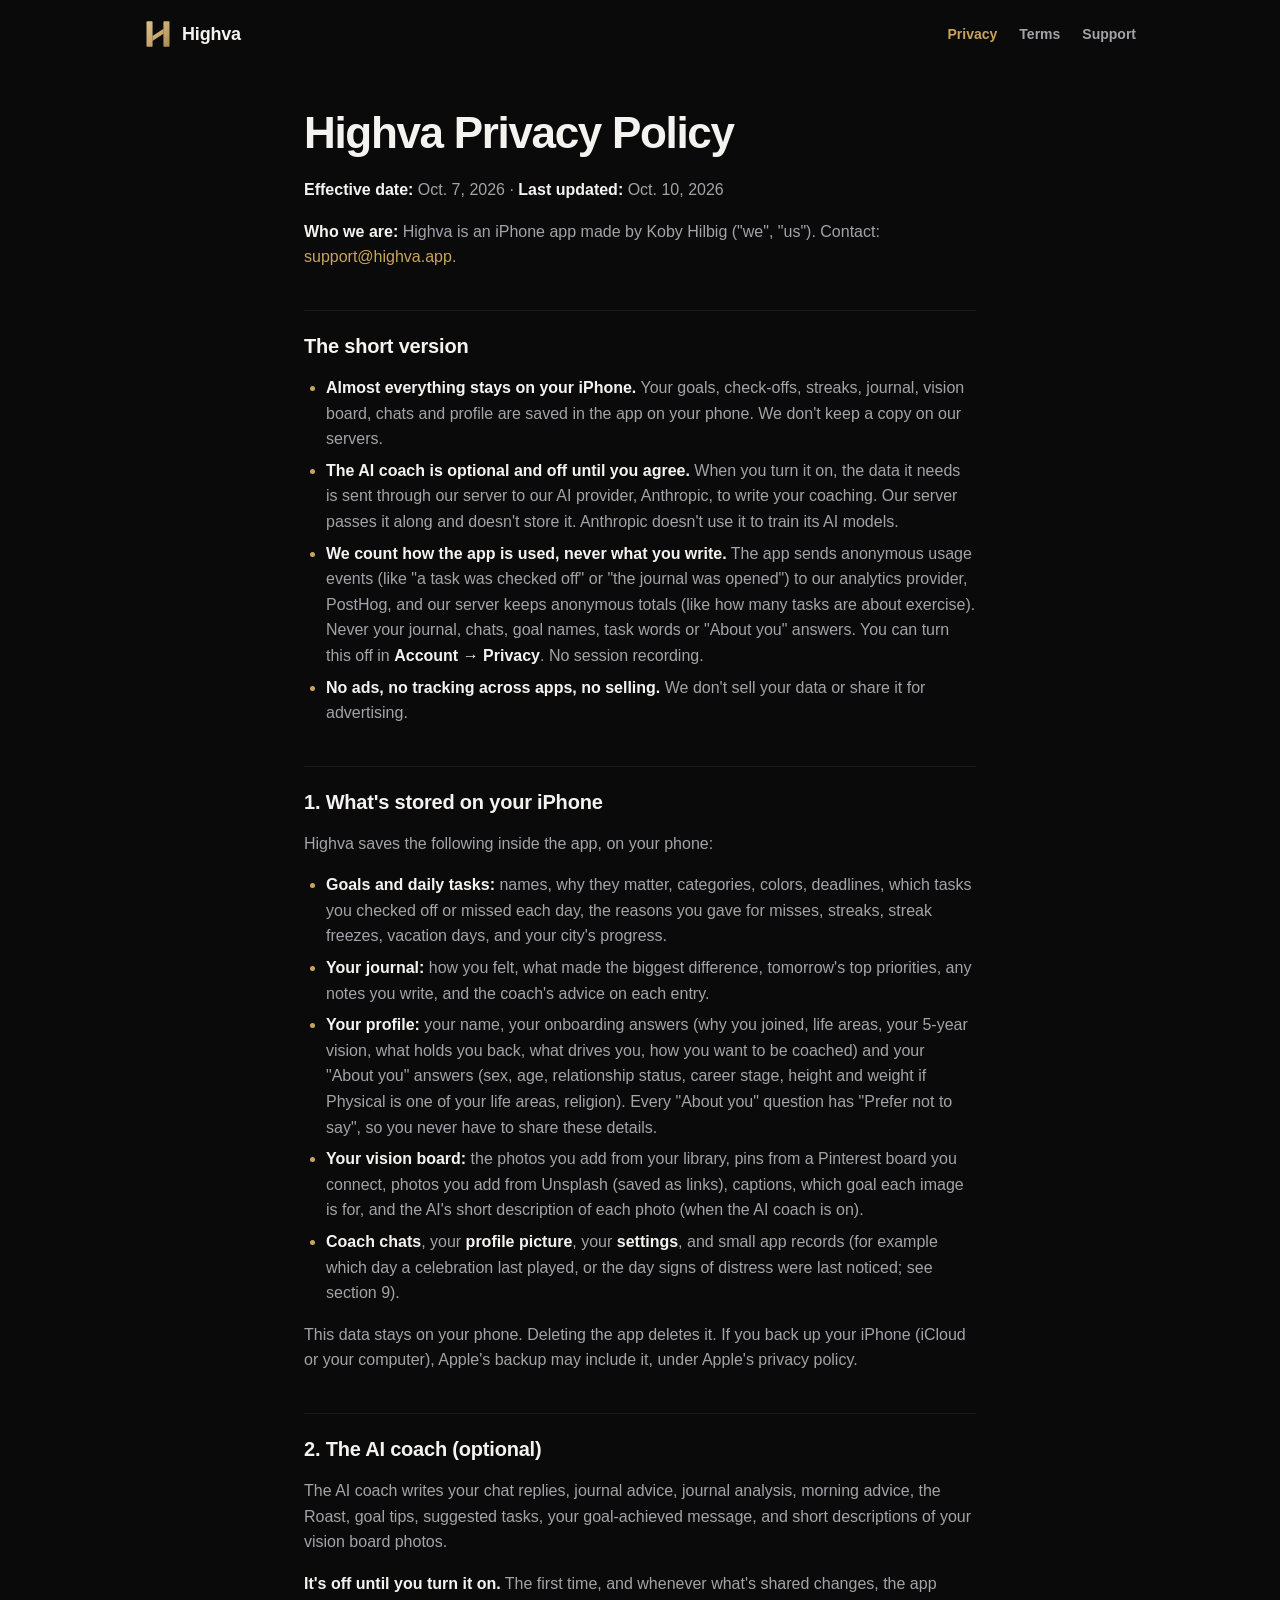
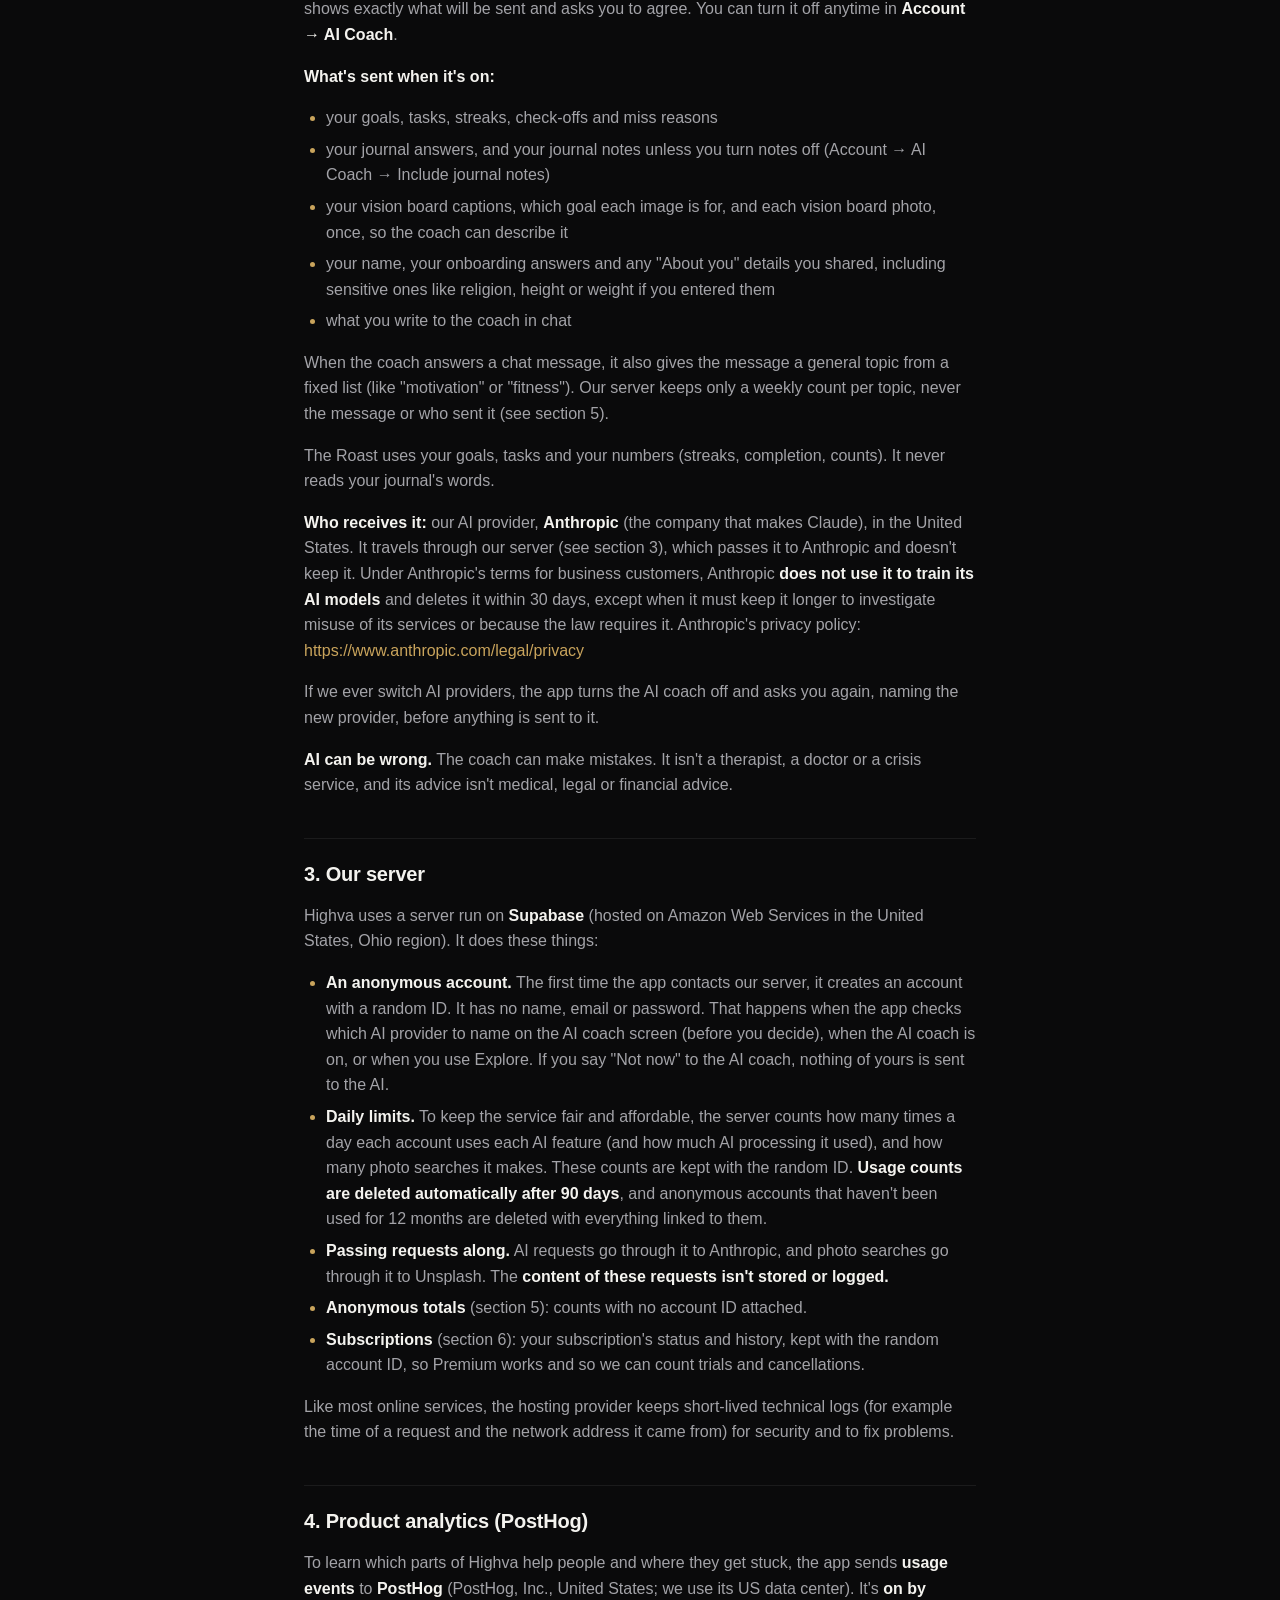
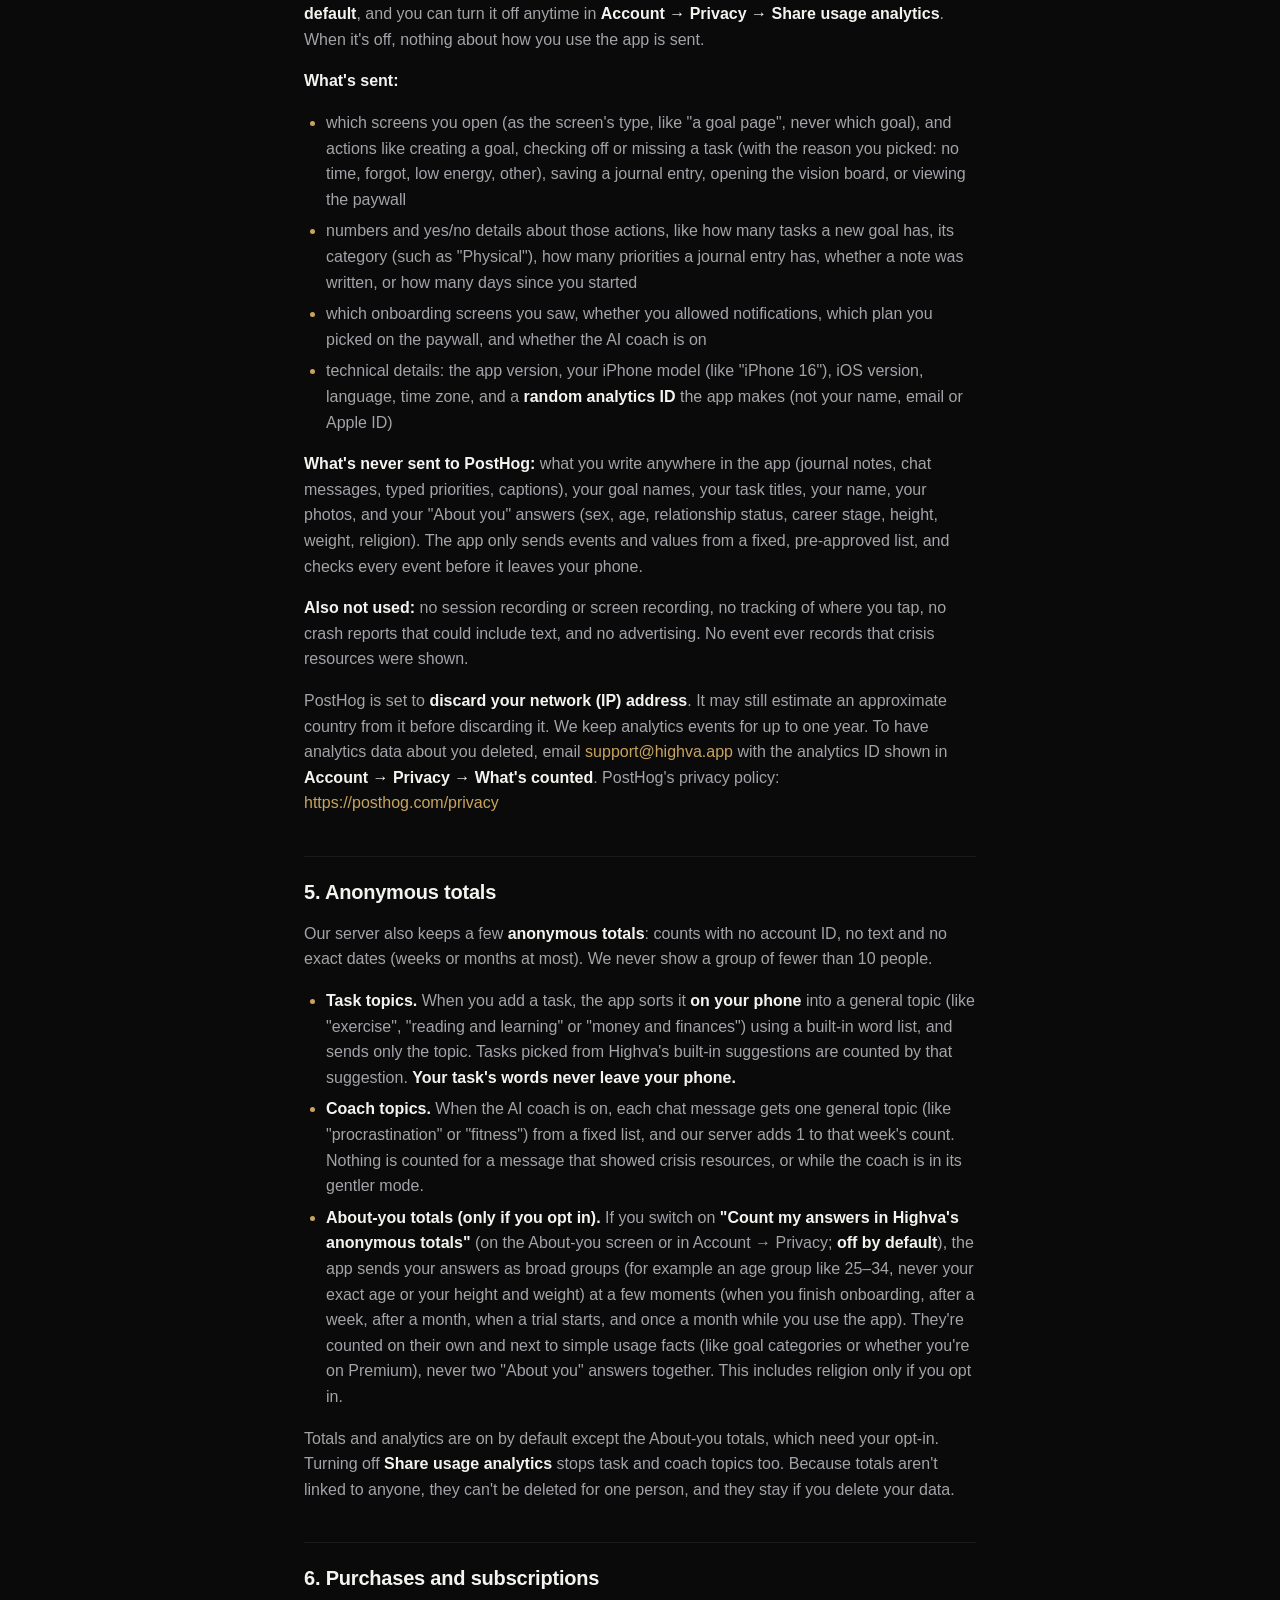
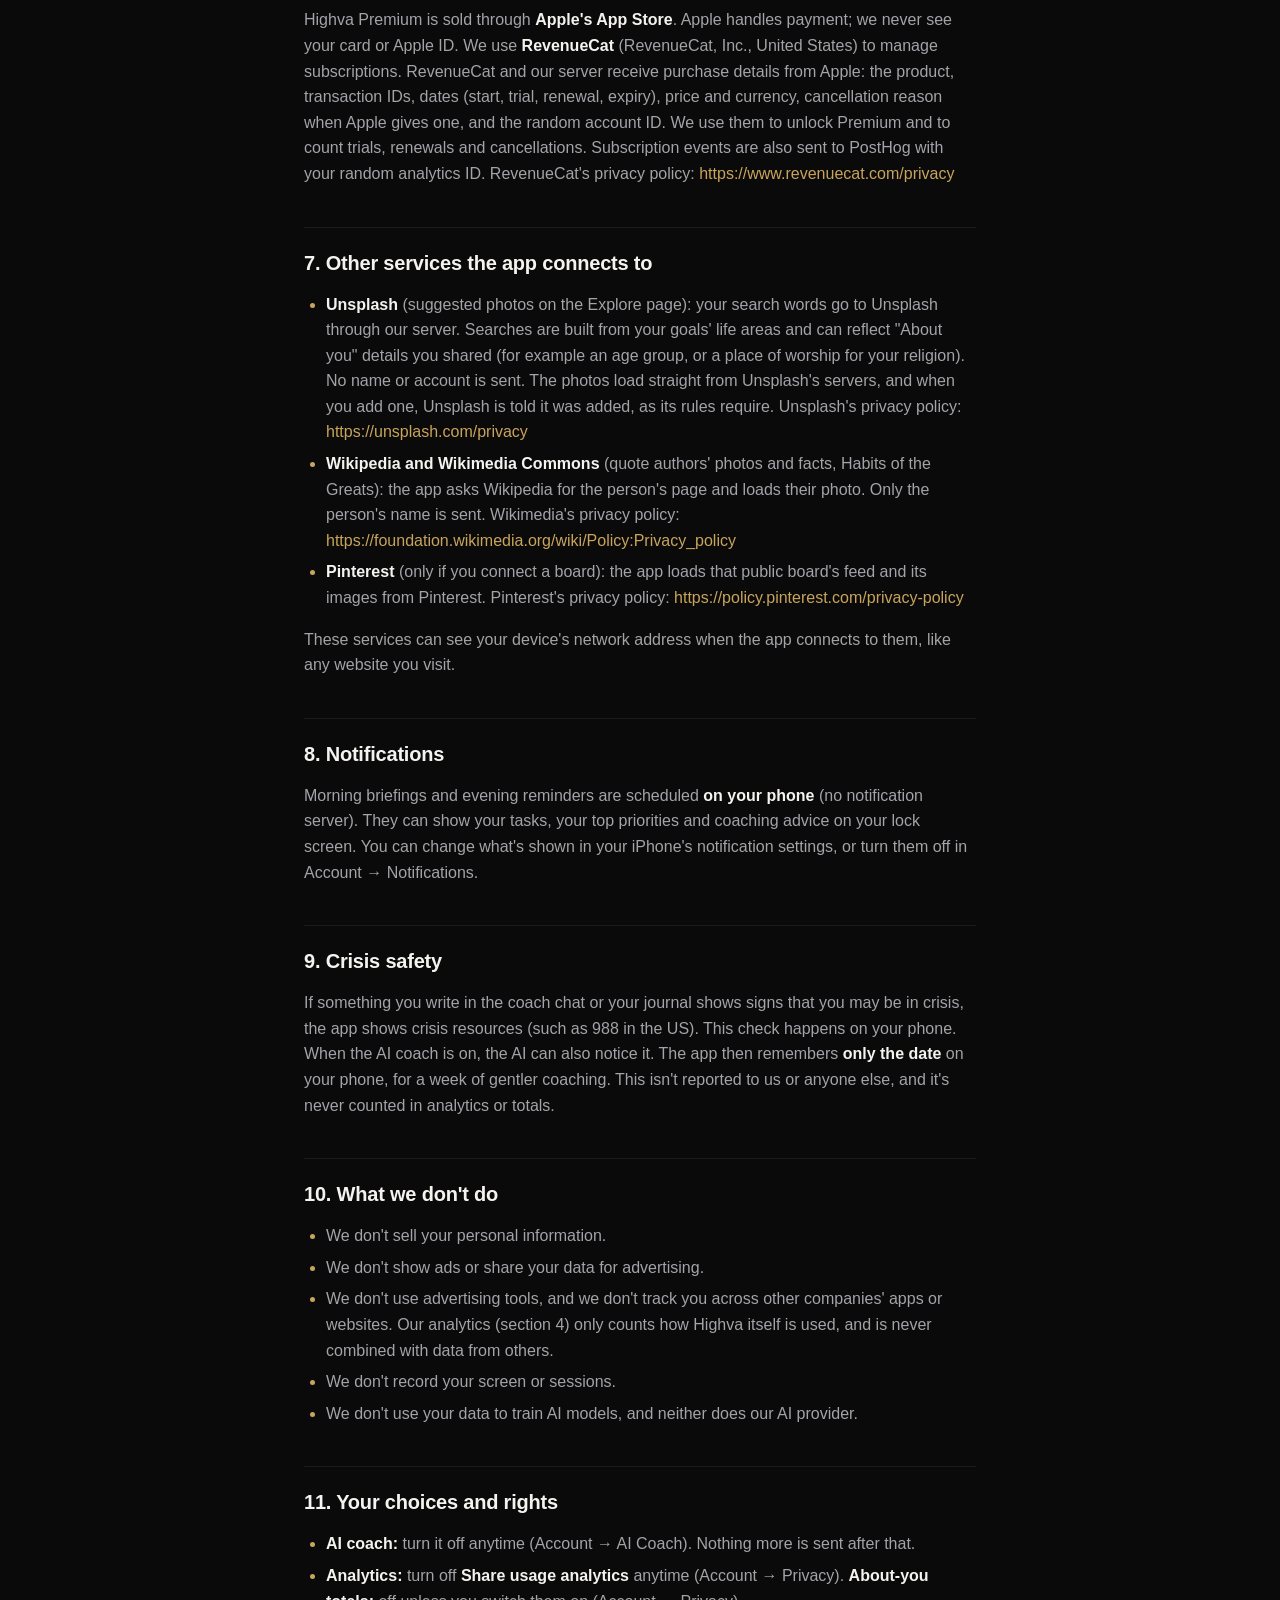
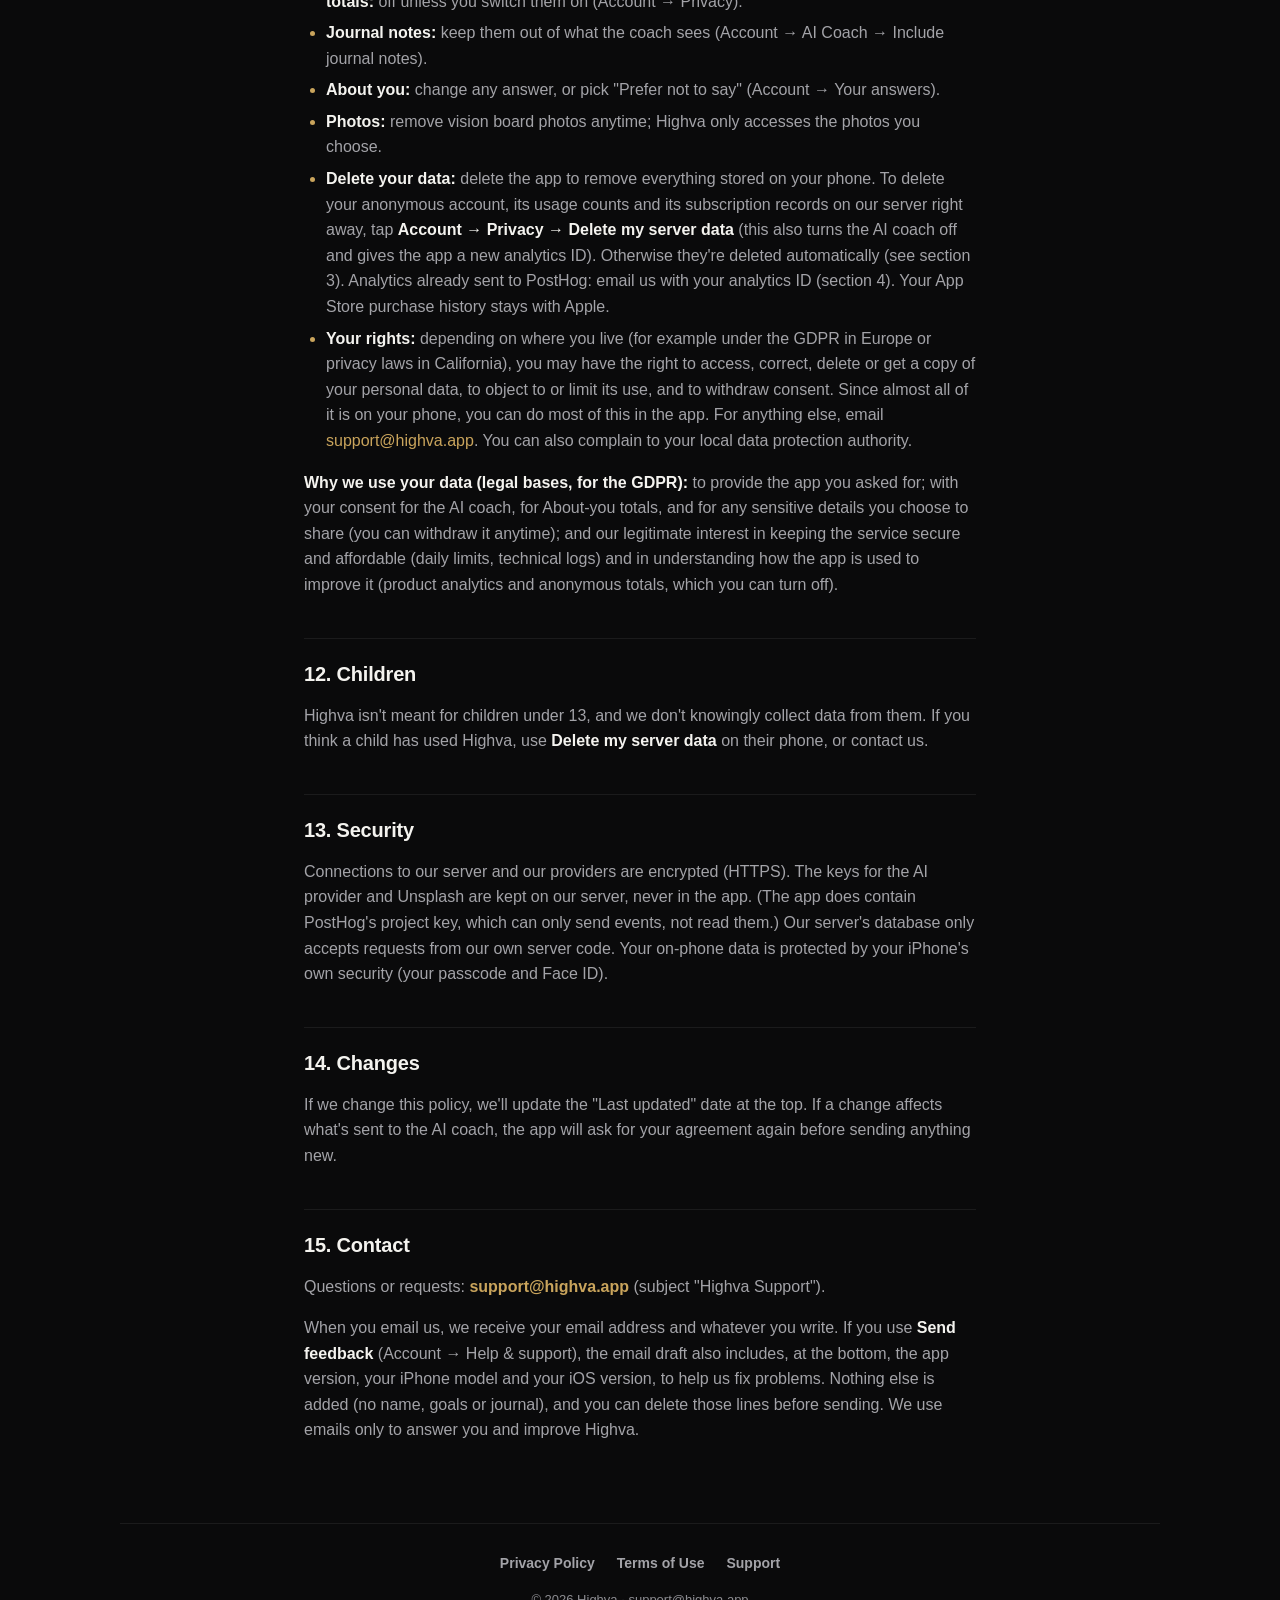
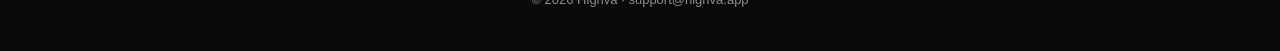
==== privacy/index.html @ 91a3a248 "Privacy Policy: product analytics (PostHog), anonymous totals, purchases (RevenueCat), Delete my ser" ====
<!doctype html>
<html lang="en">
<head>
<meta charset="utf-8">
<meta name="viewport" content="width=device-width, initial-scale=1">
<title>Privacy Policy · Highva</title>
<meta name="description" content="What Highva stores, what it shares with its AI provider, what it counts with analytics, and your choices.">
<meta name="theme-color" content="#0A0A0B">
<meta name="color-scheme" content="dark">
<link rel="canonical" href="https://highva.app/privacy/">
<meta property="og:title" content="Privacy Policy · Highva">
<meta property="og:description" content="What Highva stores, what it shares with its AI provider, what it counts with analytics, and your choices.">
<meta property="og:url" content="https://highva.app/privacy/">
<meta property="og:type" content="website">
<link rel="icon" href="../assets/favicon.svg" type="image/svg+xml">
<link rel="stylesheet" href="../assets/style.css">
</head>
<body>
<header class="top">
  <a class="brand" href="../" aria-label="Highva home"><img src="../assets/mark.svg" alt="" width="28" height="28"><span>Highva</span></a>
  <nav><a href="../privacy/" aria-current="page">Privacy</a><a href="../terms/">Terms</a><a href="../support/">Support</a></nav>
</header>
<main class="doc">
<h1>Highva Privacy Policy</h1>
<p><strong>Effective date:</strong> Oct. 7, 2026 · <strong>Last updated:</strong> Oct. 10, 2026</p>
<p><strong>Who we are:</strong> Highva is an iPhone app made by Koby Hilbig ("we", "us"). Contact: <a href="mailto:support@highva.app">support@highva.app</a>.</p>
<h2>The short version</h2>
<ul>
  <li><strong>Almost everything stays on your iPhone.</strong> Your goals, check-offs, streaks, journal, vision board, chats and profile are saved in the app on your phone. We don't keep a copy on our servers.</li>
  <li><strong>The AI coach is optional and off until you agree.</strong> When you turn it on, the data it needs is sent through our server to our AI provider, Anthropic, to write your coaching. Our server passes it along and doesn't store it. Anthropic doesn't use it to train its AI models.</li>
  <li><strong>We count how the app is used, never what you write.</strong> The app sends anonymous usage events (like "a task was checked off" or "the journal was opened") to our analytics provider, PostHog, and our server keeps anonymous totals (like how many tasks are about exercise). Never your journal, chats, goal names, task words or "About you" answers. You can turn this off in <strong>Account → Privacy</strong>. No session recording.</li>
  <li><strong>No ads, no tracking across apps, no selling.</strong> We don't sell your data or share it for advertising.</li>
</ul>
<h2>1. What's stored on your iPhone</h2>
<p>Highva saves the following inside the app, on your phone:</p>
<ul>
  <li><strong>Goals and daily tasks:</strong> names, why they matter, categories, colors, deadlines, which tasks you checked off or missed each day, the reasons you gave for misses, streaks, streak freezes, vacation days, and your city's progress.</li>
  <li><strong>Your journal:</strong> how you felt, what made the biggest difference, tomorrow's top priorities, any notes you write, and the coach's advice on each entry.</li>
  <li><strong>Your profile:</strong> your name, your onboarding answers (why you joined, life areas, your 5-year vision, what holds you back, what drives you, how you want to be coached) and your "About you" answers (sex, age, relationship status, career stage, height and weight if Physical is one of your life areas, religion). Every "About you" question has "Prefer not to say", so you never have to share these details.</li>
  <li><strong>Your vision board:</strong> the photos you add from your library, pins from a Pinterest board you connect, photos you add from Unsplash (saved as links), captions, which goal each image is for, and the AI's short description of each photo (when the AI coach is on).</li>
  <li><strong>Coach chats</strong>, your <strong>profile picture</strong>, your <strong>settings</strong>, and small app records (for example which day a celebration last played, or the day signs of distress were last noticed; see section 9).</li>
</ul>
<p>This data stays on your phone. Deleting the app deletes it. If you back up your iPhone (iCloud or your computer), Apple's backup may include it, under Apple's privacy policy.</p>
<h2>2. The AI coach (optional)</h2>
<p>The AI coach writes your chat replies, journal advice, journal analysis, morning advice, the Roast, goal tips, suggested tasks, your goal-achieved message, and short descriptions of your vision board photos.</p>
<p><strong>It's off until you turn it on.</strong> The first time, and whenever what's shared changes, the app shows exactly what will be sent and asks you to agree. You can turn it off anytime in <strong>Account → AI Coach</strong>.</p>
<p><strong>What's sent when it's on:</strong></p>
<ul>
  <li>your goals, tasks, streaks, check-offs and miss reasons</li>
  <li>your journal answers, and your journal notes unless you turn notes off (Account → AI Coach → Include journal notes)</li>
  <li>your vision board captions, which goal each image is for, and each vision board photo, once, so the coach can describe it</li>
  <li>your name, your onboarding answers and any "About you" details you shared, including sensitive ones like religion, height or weight if you entered them</li>
  <li>what you write to the coach in chat</li>
</ul>
<p>When the coach answers a chat message, it also gives the message a general topic from a fixed list (like "motivation" or "fitness"). Our server keeps only a weekly count per topic, never the message or who sent it (see section 5).</p>
<p>The Roast uses your goals, tasks and your numbers (streaks, completion, counts). It never reads your journal's words.</p>
<p><strong>Who receives it:</strong> our AI provider, <strong>Anthropic</strong> (the company that makes Claude), in the United States. It travels through our server (see section 3), which passes it to Anthropic and doesn't keep it. Under Anthropic's terms for business customers, Anthropic <strong>does not use it to train its AI models</strong> and deletes it within 30 days, except when it must keep it longer to investigate misuse of its services or because the law requires it. Anthropic's privacy policy: <a href="https://www.anthropic.com/legal/privacy">https://www.anthropic.com/legal/privacy</a></p>
<p>If we ever switch AI providers, the app turns the AI coach off and asks you again, naming the new provider, before anything is sent to it.</p>
<p><strong>AI can be wrong.</strong> The coach can make mistakes. It isn't a therapist, a doctor or a crisis service, and its advice isn't medical, legal or financial advice.</p>
<h2>3. Our server</h2>
<p>Highva uses a server run on <strong>Supabase</strong> (hosted on Amazon Web Services in the United States, Ohio region). It does these things:</p>
<ul>
  <li><strong>An anonymous account.</strong> The first time the app contacts our server, it creates an account with a random ID. It has no name, email or password. That happens when the app checks which AI provider to name on the AI coach screen (before you decide), when the AI coach is on, or when you use Explore. If you say "Not now" to the AI coach, nothing of yours is sent to the AI.</li>
  <li><strong>Daily limits.</strong> To keep the service fair and affordable, the server counts how many times a day each account uses each AI feature (and how much AI processing it used), and how many photo searches it makes. These counts are kept with the random ID. <strong>Usage counts are deleted automatically after 90 days</strong>, and anonymous accounts that haven't been used for 12 months are deleted with everything linked to them.</li>
  <li><strong>Passing requests along.</strong> AI requests go through it to Anthropic, and photo searches go through it to Unsplash. The <strong>content of these requests isn't stored or logged.</strong></li>
  <li><strong>Anonymous totals</strong> (section 5): counts with no account ID attached.</li>
  <li><strong>Subscriptions</strong> (section 6): your subscription's status and history, kept with the random account ID, so Premium works and so we can count trials and cancellations.</li>
</ul>
<p>Like most online services, the hosting provider keeps short-lived technical logs (for example the time of a request and the network address it came from) for security and to fix problems.</p>
<h2>4. Product analytics (PostHog)</h2>
<p>To learn which parts of Highva help people and where they get stuck, the app sends <strong>usage events</strong> to <strong>PostHog</strong> (PostHog, Inc., United States; we use its US data center). It's <strong>on by default</strong>, and you can turn it off anytime in <strong>Account → Privacy → Share usage analytics</strong>. When it's off, nothing about how you use the app is sent.</p>
<p><strong>What's sent:</strong></p>
<ul>
  <li>which screens you open (as the screen's type, like "a goal page", never which goal), and actions like creating a goal, checking off or missing a task (with the reason you picked: no time, forgot, low energy, other), saving a journal entry, opening the vision board, or viewing the paywall</li>
  <li>numbers and yes/no details about those actions, like how many tasks a new goal has, its category (such as "Physical"), how many priorities a journal entry has, whether a note was written, or how many days since you started</li>
  <li>which onboarding screens you saw, whether you allowed notifications, which plan you picked on the paywall, and whether the AI coach is on</li>
  <li>technical details: the app version, your iPhone model (like "iPhone 16"), iOS version, language, time zone, and a <strong>random analytics ID</strong> the app makes (not your name, email or Apple ID)</li>
</ul>
<p><strong>What's never sent to PostHog:</strong> what you write anywhere in the app (journal notes, chat messages, typed priorities, captions), your goal names, your task titles, your name, your photos, and your "About you" answers (sex, age, relationship status, career stage, height, weight, religion). The app only sends events and values from a fixed, pre-approved list, and checks every event before it leaves your phone.</p>
<p><strong>Also not used:</strong> no session recording or screen recording, no tracking of where you tap, no crash reports that could include text, and no advertising. No event ever records that crisis resources were shown.</p>
<p>PostHog is set to <strong>discard your network (IP) address</strong>. It may still estimate an approximate country from it before discarding it. We keep analytics events for up to one year. To have analytics data about you deleted, email <a href="mailto:support@highva.app">support@highva.app</a> with the analytics ID shown in <strong>Account → Privacy → What's counted</strong>. PostHog's privacy policy: <a href="https://posthog.com/privacy">https://posthog.com/privacy</a></p>
<h2>5. Anonymous totals</h2>
<p>Our server also keeps a few <strong>anonymous totals</strong>: counts with no account ID, no text and no exact dates (weeks or months at most). We never show a group of fewer than 10 people.</p>
<ul>
  <li><strong>Task topics.</strong> When you add a task, the app sorts it <strong>on your phone</strong> into a general topic (like "exercise", "reading and learning" or "money and finances") using a built-in word list, and sends only the topic. Tasks picked from Highva's built-in suggestions are counted by that suggestion. <strong>Your task's words never leave your phone.</strong></li>
  <li><strong>Coach topics.</strong> When the AI coach is on, each chat message gets one general topic (like "procrastination" or "fitness") from a fixed list, and our server adds 1 to that week's count. Nothing is counted for a message that showed crisis resources, or while the coach is in its gentler mode.</li>
  <li><strong>About-you totals (only if you opt in).</strong> If you switch on <strong>"Count my answers in Highva's anonymous totals"</strong> (on the About-you screen or in Account → Privacy; <strong>off by default</strong>), the app sends your answers as broad groups (for example an age group like 25–34, never your exact age or your height and weight) at a few moments (when you finish onboarding, after a week, after a month, when a trial starts, and once a month while you use the app). They're counted on their own and next to simple usage facts (like goal categories or whether you're on Premium), never two "About you" answers together. This includes religion only if you opt in.</li>
</ul>
<p>Totals and analytics are on by default except the About-you totals, which need your opt-in. Turning off <strong>Share usage analytics</strong> stops task and coach topics too. Because totals aren't linked to anyone, they can't be deleted for one person, and they stay if you delete your data.</p>
<h2>6. Purchases and subscriptions</h2>
<p>Highva Premium is sold through <strong>Apple's App Store</strong>. Apple handles payment; we never see your card or Apple ID. We use <strong>RevenueCat</strong> (RevenueCat, Inc., United States) to manage subscriptions. RevenueCat and our server receive purchase details from Apple: the product, transaction IDs, dates (start, trial, renewal, expiry), price and currency, cancellation reason when Apple gives one, and the random account ID. We use them to unlock Premium and to count trials, renewals and cancellations. Subscription events are also sent to PostHog with your random analytics ID. RevenueCat's privacy policy: <a href="https://www.revenuecat.com/privacy">https://www.revenuecat.com/privacy</a></p>
<h2>7. Other services the app connects to</h2>
<ul>
  <li><strong>Unsplash</strong> (suggested photos on the Explore page): your search words go to Unsplash through our server. Searches are built from your goals' life areas and can reflect "About you" details you shared (for example an age group, or a place of worship for your religion). No name or account is sent. The photos load straight from Unsplash's servers, and when you add one, Unsplash is told it was added, as its rules require. Unsplash's privacy policy: <a href="https://unsplash.com/privacy">https://unsplash.com/privacy</a></li>
  <li><strong>Wikipedia and Wikimedia Commons</strong> (quote authors' photos and facts, Habits of the Greats): the app asks Wikipedia for the person's page and loads their photo. Only the person's name is sent. Wikimedia's privacy policy: <a href="https://foundation.wikimedia.org/wiki/Policy:Privacy_policy">https://foundation.wikimedia.org/wiki/Policy:Privacy_policy</a></li>
  <li><strong>Pinterest</strong> (only if you connect a board): the app loads that public board's feed and its images from Pinterest. Pinterest's privacy policy: <a href="https://policy.pinterest.com/privacy-policy">https://policy.pinterest.com/privacy-policy</a></li>
</ul>
<p>These services can see your device's network address when the app connects to them, like any website you visit.</p>
<h2>8. Notifications</h2>
<p>Morning briefings and evening reminders are scheduled <strong>on your phone</strong> (no notification server). They can show your tasks, your top priorities and coaching advice on your lock screen. You can change what's shown in your iPhone's notification settings, or turn them off in Account → Notifications.</p>
<h2>9. Crisis safety</h2>
<p>If something you write in the coach chat or your journal shows signs that you may be in crisis, the app shows crisis resources (such as 988 in the US). This check happens on your phone. When the AI coach is on, the AI can also notice it. The app then remembers <strong>only the date</strong> on your phone, for a week of gentler coaching. This isn't reported to us or anyone else, and it's never counted in analytics or totals.</p>
<h2>10. What we don't do</h2>
<ul>
  <li>We don't sell your personal information.</li>
  <li>We don't show ads or share your data for advertising.</li>
  <li>We don't use advertising tools, and we don't track you across other companies' apps or websites. Our analytics (section 4) only counts how Highva itself is used, and is never combined with data from others.</li>
  <li>We don't record your screen or sessions.</li>
  <li>We don't use your data to train AI models, and neither does our AI provider.</li>
</ul>
<h2>11. Your choices and rights</h2>
<ul>
  <li><strong>AI coach:</strong> turn it off anytime (Account → AI Coach). Nothing more is sent after that.</li>
  <li><strong>Analytics:</strong> turn off <strong>Share usage analytics</strong> anytime (Account → Privacy). <strong>About-you totals:</strong> off unless you switch them on (Account → Privacy).</li>
  <li><strong>Journal notes:</strong> keep them out of what the coach sees (Account → AI Coach → Include journal notes).</li>
  <li><strong>About you:</strong> change any answer, or pick "Prefer not to say" (Account → Your answers).</li>
  <li><strong>Photos:</strong> remove vision board photos anytime; Highva only accesses the photos you choose.</li>
  <li><strong>Delete your data:</strong> delete the app to remove everything stored on your phone. To delete your anonymous account, its usage counts and its subscription records on our server right away, tap <strong>Account → Privacy → Delete my server data</strong> (this also turns the AI coach off and gives the app a new analytics ID). Otherwise they're deleted automatically (see section 3). Analytics already sent to PostHog: email us with your analytics ID (section 4). Your App Store purchase history stays with Apple.</li>
  <li><strong>Your rights:</strong> depending on where you live (for example under the GDPR in Europe or privacy laws in California), you may have the right to access, correct, delete or get a copy of your personal data, to object to or limit its use, and to withdraw consent. Since almost all of it is on your phone, you can do most of this in the app. For anything else, email <a href="mailto:support@highva.app">support@highva.app</a>. You can also complain to your local data protection authority.</li>
</ul>
<p><strong>Why we use your data (legal bases, for the GDPR):</strong> to provide the app you asked for; with your consent for the AI coach, for About-you totals, and for any sensitive details you choose to share (you can withdraw it anytime); and our legitimate interest in keeping the service secure and affordable (daily limits, technical logs) and in understanding how the app is used to improve it (product analytics and anonymous totals, which you can turn off).</p>
<h2>12. Children</h2>
<p>Highva isn't meant for children under 13, and we don't knowingly collect data from them. If you think a child has used Highva, use <strong>Delete my server data</strong> on their phone, or contact us.</p>
<h2>13. Security</h2>
<p>Connections to our server and our providers are encrypted (HTTPS). The keys for the AI provider and Unsplash are kept on our server, never in the app. (The app does contain PostHog's project key, which can only send events, not read them.) Our server's database only accepts requests from our own server code. Your on-phone data is protected by your iPhone's own security (your passcode and Face ID).</p>
<h2>14. Changes</h2>
<p>If we change this policy, we'll update the "Last updated" date at the top. If a change affects what's sent to the AI coach, the app will ask for your agreement again before sending anything new.</p>
<h2>15. Contact</h2>
<p>Questions or requests: <strong><a href="mailto:support@highva.app">support@highva.app</a></strong> (subject "Highva Support").</p>
<p>When you email us, we receive your email address and whatever you write. If you use <strong>Send feedback</strong> (Account → Help &amp; support), the email draft also includes, at the bottom, the app version, your iPhone model and your iOS version, to help us fix problems. Nothing else is added (no name, goals or journal), and you can delete those lines before sending. We use emails only to answer you and improve Highva.</p>
</main>
<footer class="bottom">
  <nav><a href="../privacy/">Privacy Policy</a><a href="../terms/">Terms of Use</a><a href="../support/">Support</a></nav>
  <p>© 2026 Highva · <a href="mailto:support@highva.app">support@highva.app</a></p>
</footer>
</body>
</html>
---- assets/style.css ----
/* Highva website — the app's dark look: matte black, gunmetal cards, one brushed gold. */

:root {
  --bg: #0a0a0b;
  --surface: #1a1b1d;
  --surface-high: #24252a;
  --hairline: rgba(255, 255, 255, 0.07);
  --text: #f4f3ef;
  --muted: #a3a3a8;
  --faint: #8c8c91;
  --gold: #c9a45c;
  --gold-soft: rgba(201, 164, 92, 0.14);
  --on-gold: #0a0a0b;
  --font: -apple-system, BlinkMacSystemFont, "SF Pro Text", "Segoe UI", Roboto, Helvetica, Arial, sans-serif;
  --display: -apple-system, BlinkMacSystemFont, "SF Pro Display", "Segoe UI", Roboto, Helvetica, Arial, sans-serif;
  --gutter: 24px;
  --measure: 720px;
}

* { box-sizing: border-box; }

html { -webkit-text-size-adjust: 100%; }

body {
  margin: 0;
  min-height: 100vh;
  display: flex;
  flex-direction: column;
  background: var(--bg);
  color: var(--text);
  font: 16px/1.6 var(--font);
  -webkit-font-smoothing: antialiased;
}

a { color: var(--gold); text-decoration: none; }
a:hover { text-decoration: underline; text-underline-offset: 3px; }
a:focus-visible, summary:focus-visible { outline: 2px solid var(--gold); outline-offset: 3px; border-radius: 6px; }

/* ── Header and footer ── */
.top, .bottom {
  width: 100%;
  max-width: 1040px;
  margin: 0 auto;
  padding: 20px var(--gutter);
  display: flex;
  align-items: center;
  justify-content: space-between;
  gap: 16px;
}
.brand { display: flex; align-items: center; gap: 10px; color: var(--text); font-weight: 800; letter-spacing: -0.01em; font-size: 18px; }
.brand:hover { text-decoration: none; }
.top nav, .bottom nav { display: flex; gap: 22px; flex-wrap: wrap; }
.top nav a, .bottom nav a { color: var(--muted); font-size: 14px; font-weight: 600; }
.top nav a[aria-current="page"] { color: var(--gold); }
.bottom { flex-direction: column; align-items: center; border-top: 1px solid var(--hairline); margin-top: 64px; padding-top: 28px; padding-bottom: 40px; }
.bottom p { margin: 0; color: var(--faint); font-size: 13px; }
.bottom p a { color: var(--faint); }

main { flex: 1; width: 100%; margin: 0 auto; padding: 0 var(--gutter); }

/* ── Home ── */
.home { max-width: 1040px; }
.hero {
  text-align: center;
  padding: 72px 0 56px;
  background: radial-gradient(60% 55% at 50% 30%, rgba(201, 164, 92, 0.09), transparent 70%);
}
.hero-mark { width: 88px; height: auto; filter: drop-shadow(0 8px 30px rgba(201, 164, 92, 0.18)); }
.eyebrow, .label {
  margin: 0;
  text-transform: uppercase;
  letter-spacing: 0.18em;
  font-size: 12px;
  font-weight: 700;
  color: var(--gold);
}
.eyebrow { margin-top: 28px; }
.hero h1 {
  margin: 14px 0 0;
  font: 800 clamp(40px, 8vw, 72px)/1.04 var(--display);
  letter-spacing: -0.035em;
}
.pitch { max-width: 560px; margin: 22px auto 0; color: var(--muted); font-size: 18px; line-height: 1.55; }
.science { max-width: 560px; margin: 18px auto 0; color: var(--muted); font-size: 15px; letter-spacing: 0.01em; }
.soon {
  display: inline-block;
  margin: 30px 0 0;
  padding: 12px 22px;
  border: 1px solid var(--gold);
  border-radius: 999px;
  background: var(--gold-soft);
  color: var(--gold);
  font-weight: 700;
  letter-spacing: 0.02em;
}
.features { display: grid; grid-template-columns: repeat(3, 1fr); gap: 16px; }
.feature { background: var(--surface); border-radius: 20px; padding: 24px; }
.feature p:last-child { margin: 10px 0 0; color: var(--muted); font-size: 15px; line-height: 1.55; }

/* ── Documents (Privacy, Terms, Support) ── */
.doc { max-width: var(--measure); }
.doc h1 { font: 800 clamp(32px, 6vw, 44px)/1.1 var(--display); letter-spacing: -0.03em; margin: 40px 0 20px; }
.doc h2 { font: 700 20px/1.3 var(--display); letter-spacing: -0.01em; margin: 40px 0 10px; padding-top: 22px; border-top: 1px solid var(--hairline); }
.doc p, .doc li { color: var(--muted); }
.doc strong { color: var(--text); font-weight: 650; }
.doc ul, .doc ol { padding-left: 22px; }
.doc li { margin: 6px 0; }
.doc li::marker { color: var(--gold); }
.fill { color: var(--text); border-bottom: 1px dashed var(--gold); }

.button {
  display: inline-block;
  margin-top: 6px;
  padding: 14px 22px;
  border-radius: 14px;
  background: var(--gold);
  color: var(--on-gold);
  font-weight: 700;
}
.button:hover { text-decoration: none; filter: brightness(1.06); }

details { background: var(--surface); border-radius: 16px; margin: 10px 0; }
summary { cursor: pointer; list-style: none; padding: 18px 48px 18px 20px; font-weight: 650; color: var(--text); position: relative; }
summary::-webkit-details-marker { display: none; }
summary::after { content: "+"; position: absolute; right: 20px; top: 50%; transform: translateY(-50%); color: var(--gold); font-size: 22px; font-weight: 400; }
details[open] summary::after { content: "–"; }
details p { margin: 0; padding: 0 20px 18px; }

/* ── Phones ── */
@media (max-width: 760px) {
  :root { --gutter: 16px; }
  .top { padding-top: 14px; padding-bottom: 14px; }
  .top nav { gap: 14px; }
  .hero { padding: 48px 0 40px; }
  .pitch { font-size: 17px; }
  .features { grid-template-columns: 1fr; }
}
@media (max-width: 380px) {
  .brand span { display: none; }
}
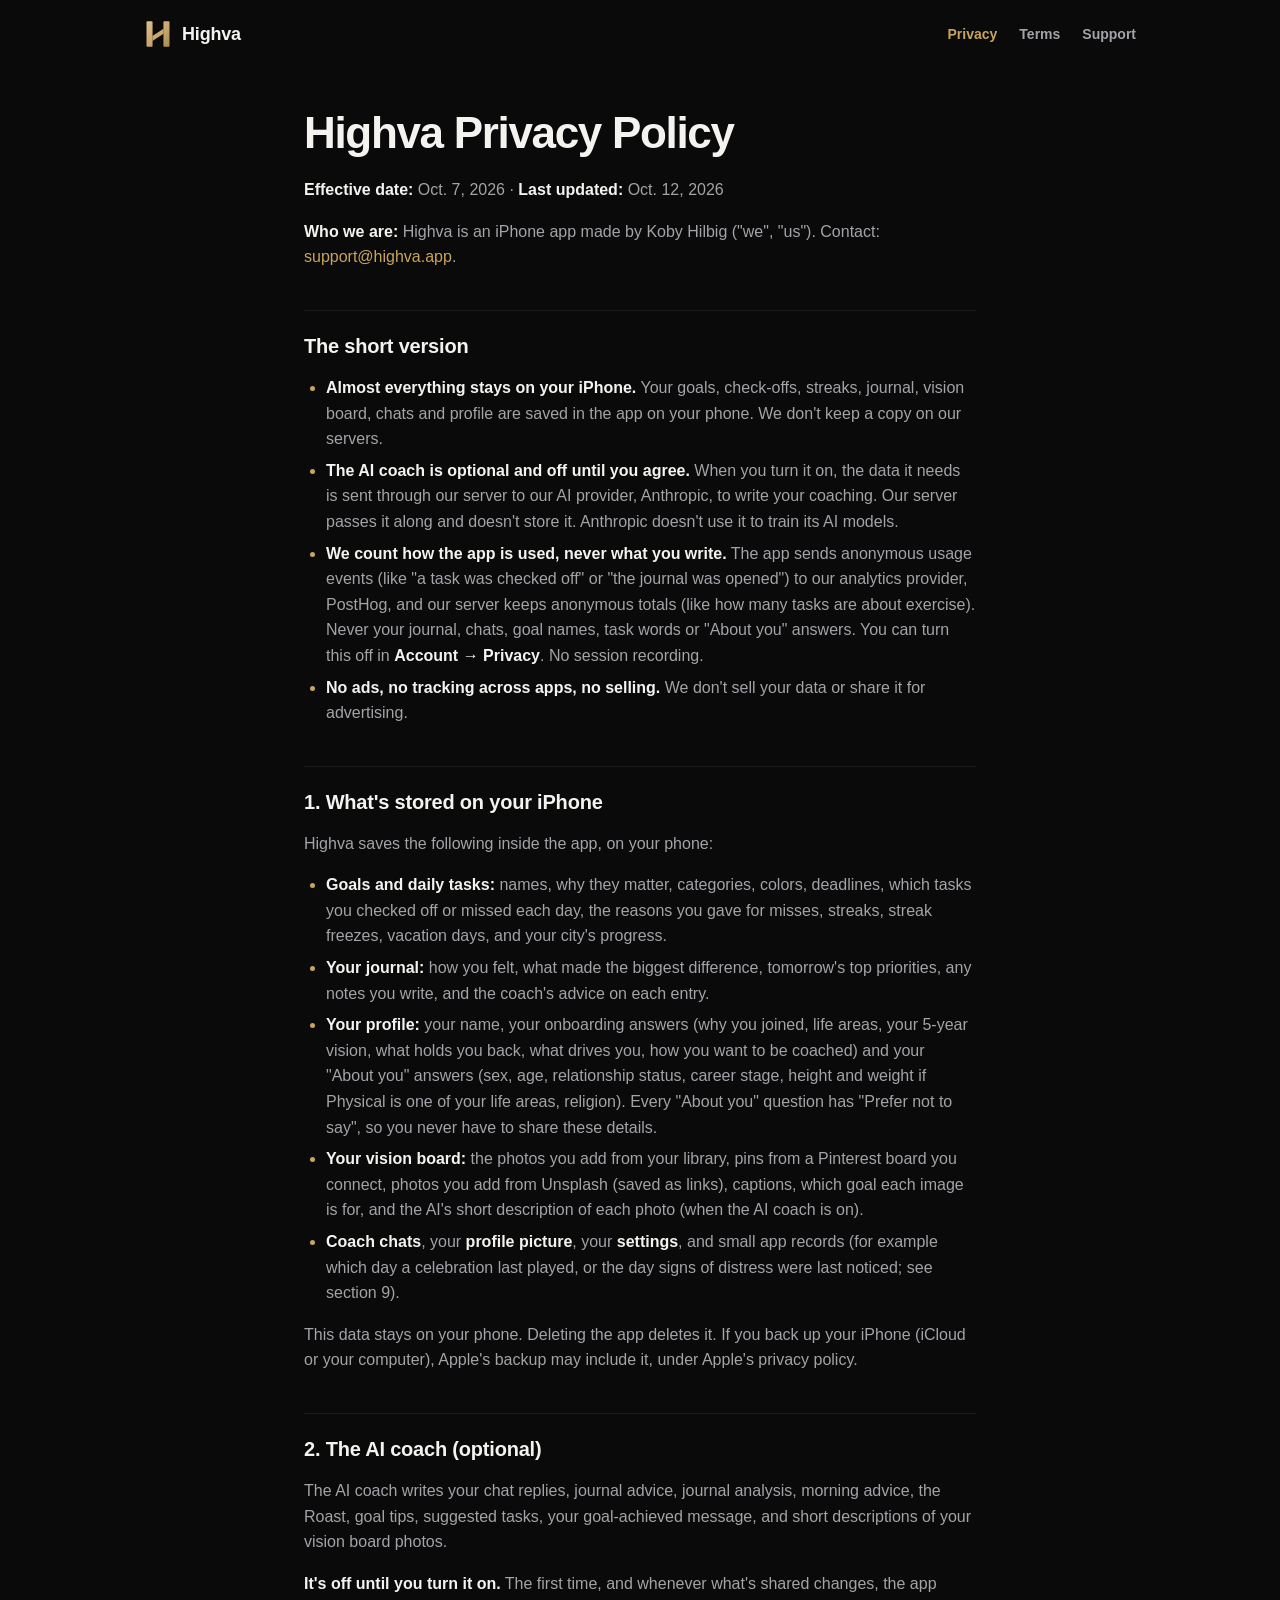
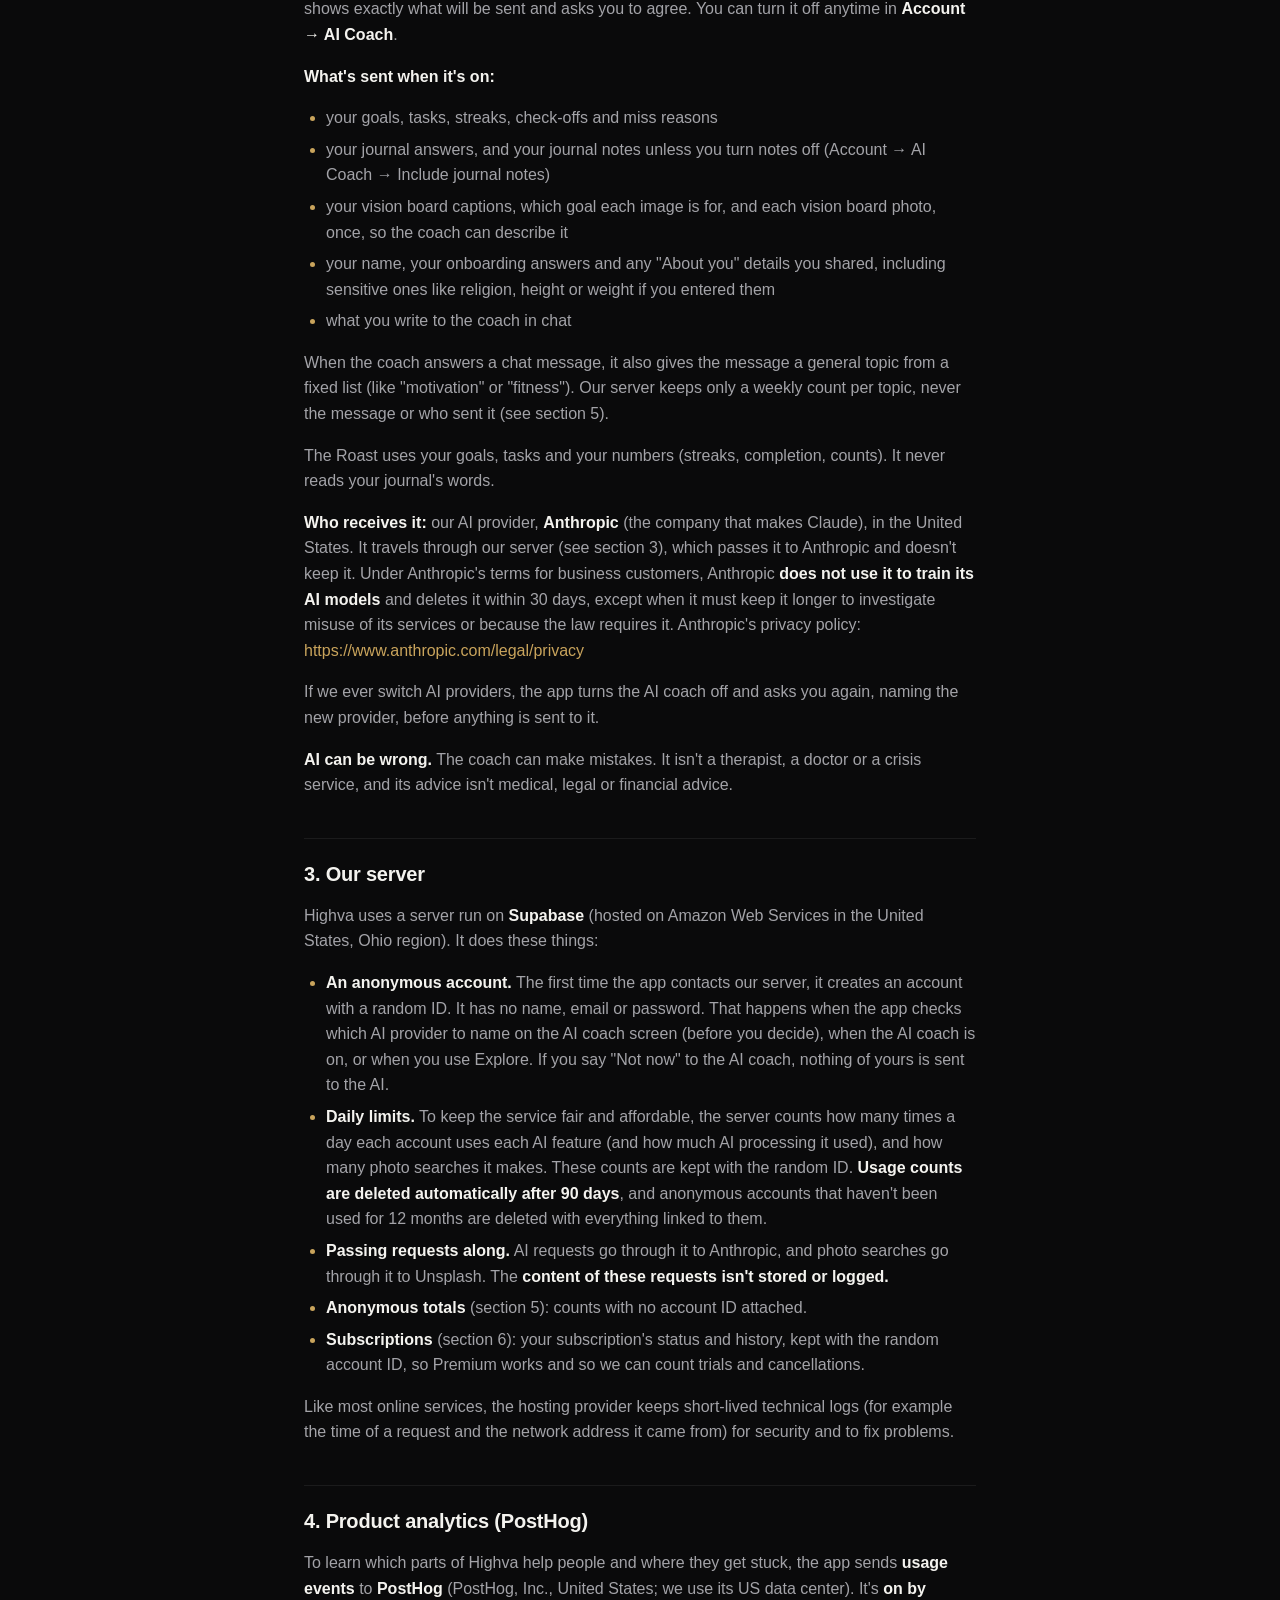
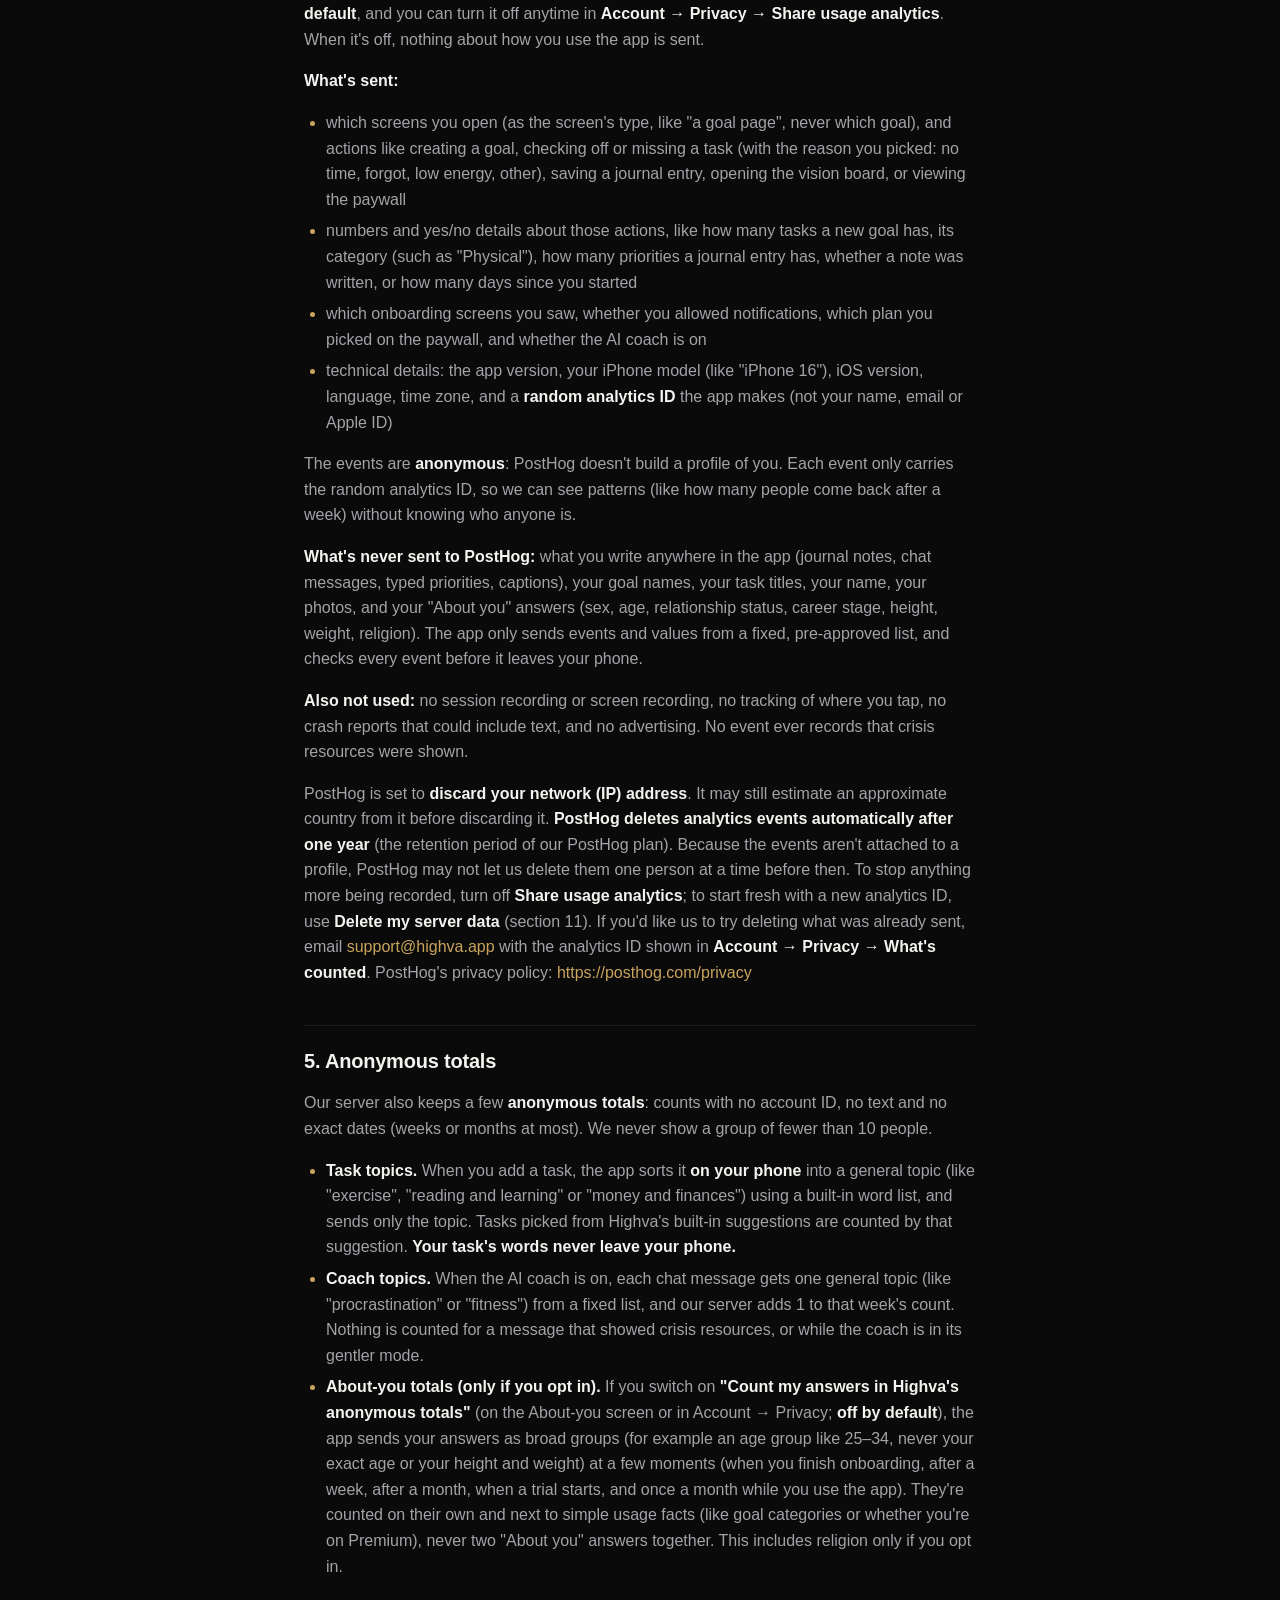
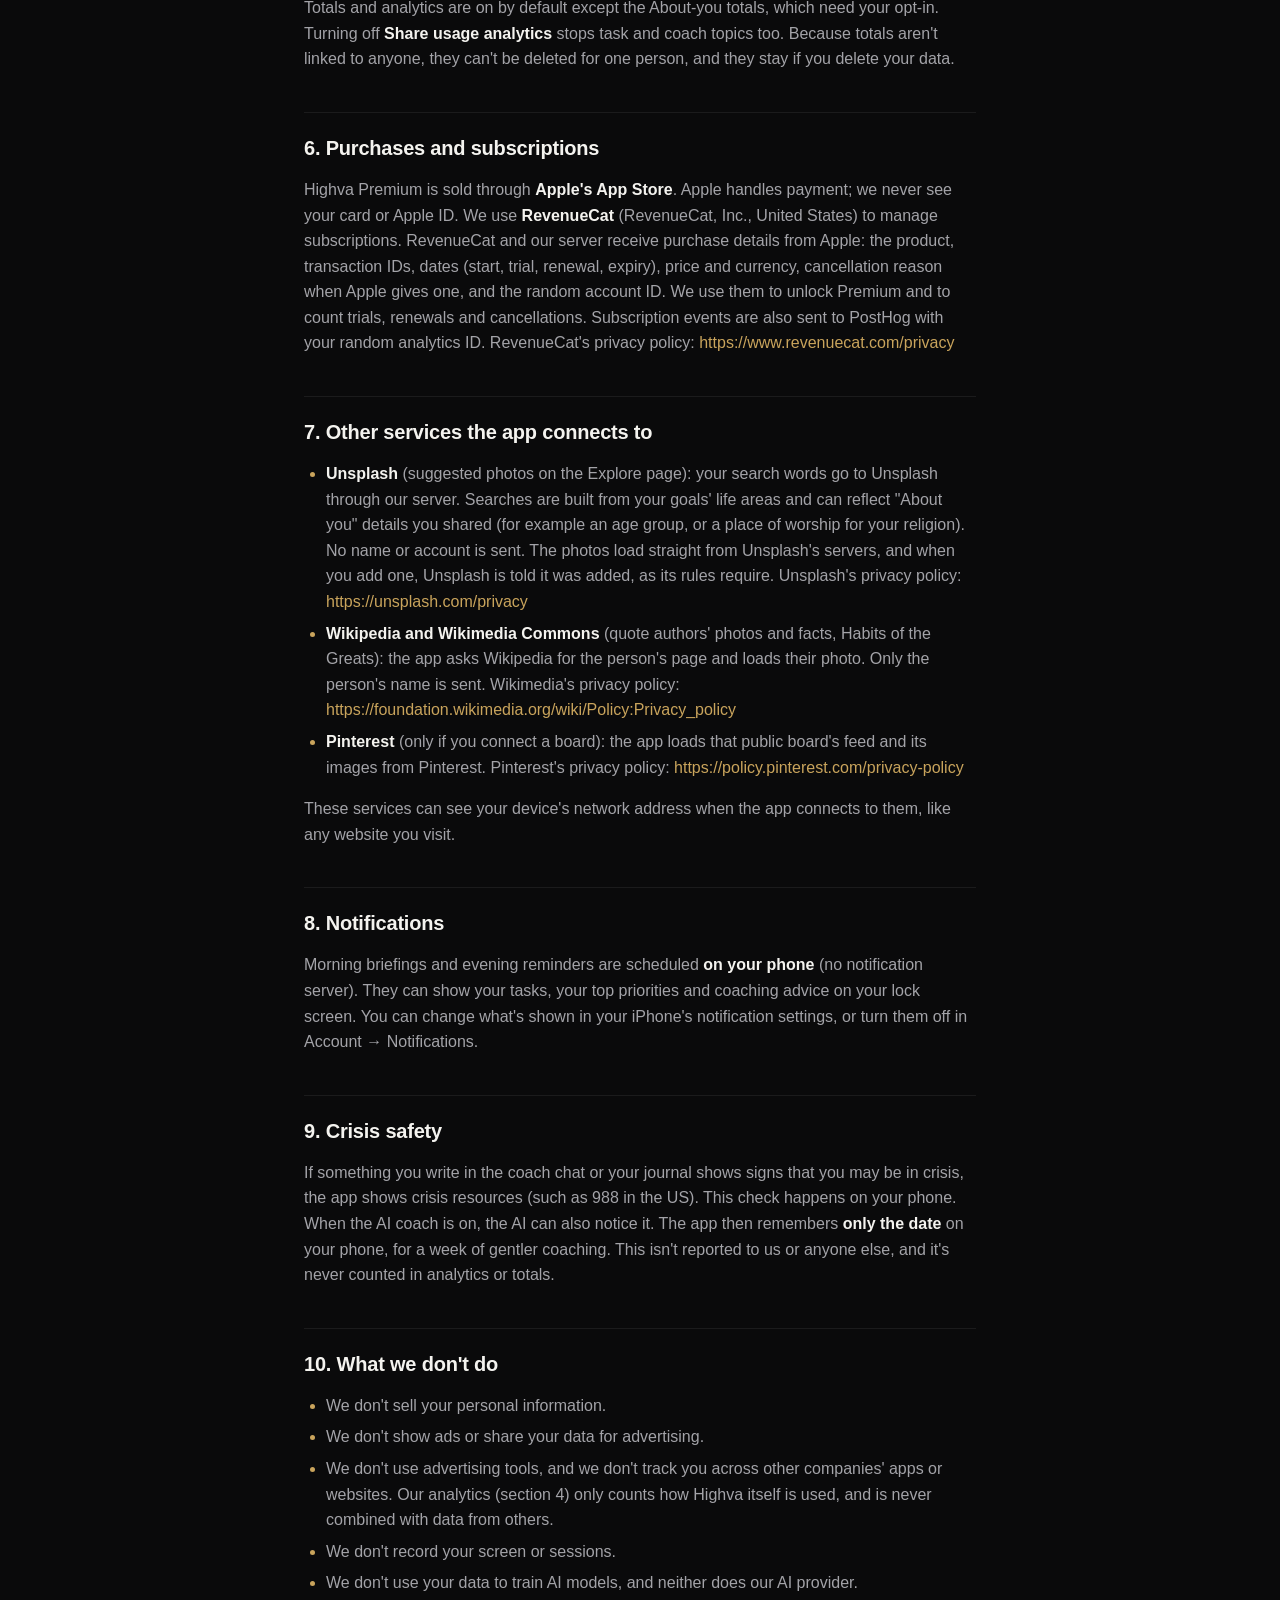
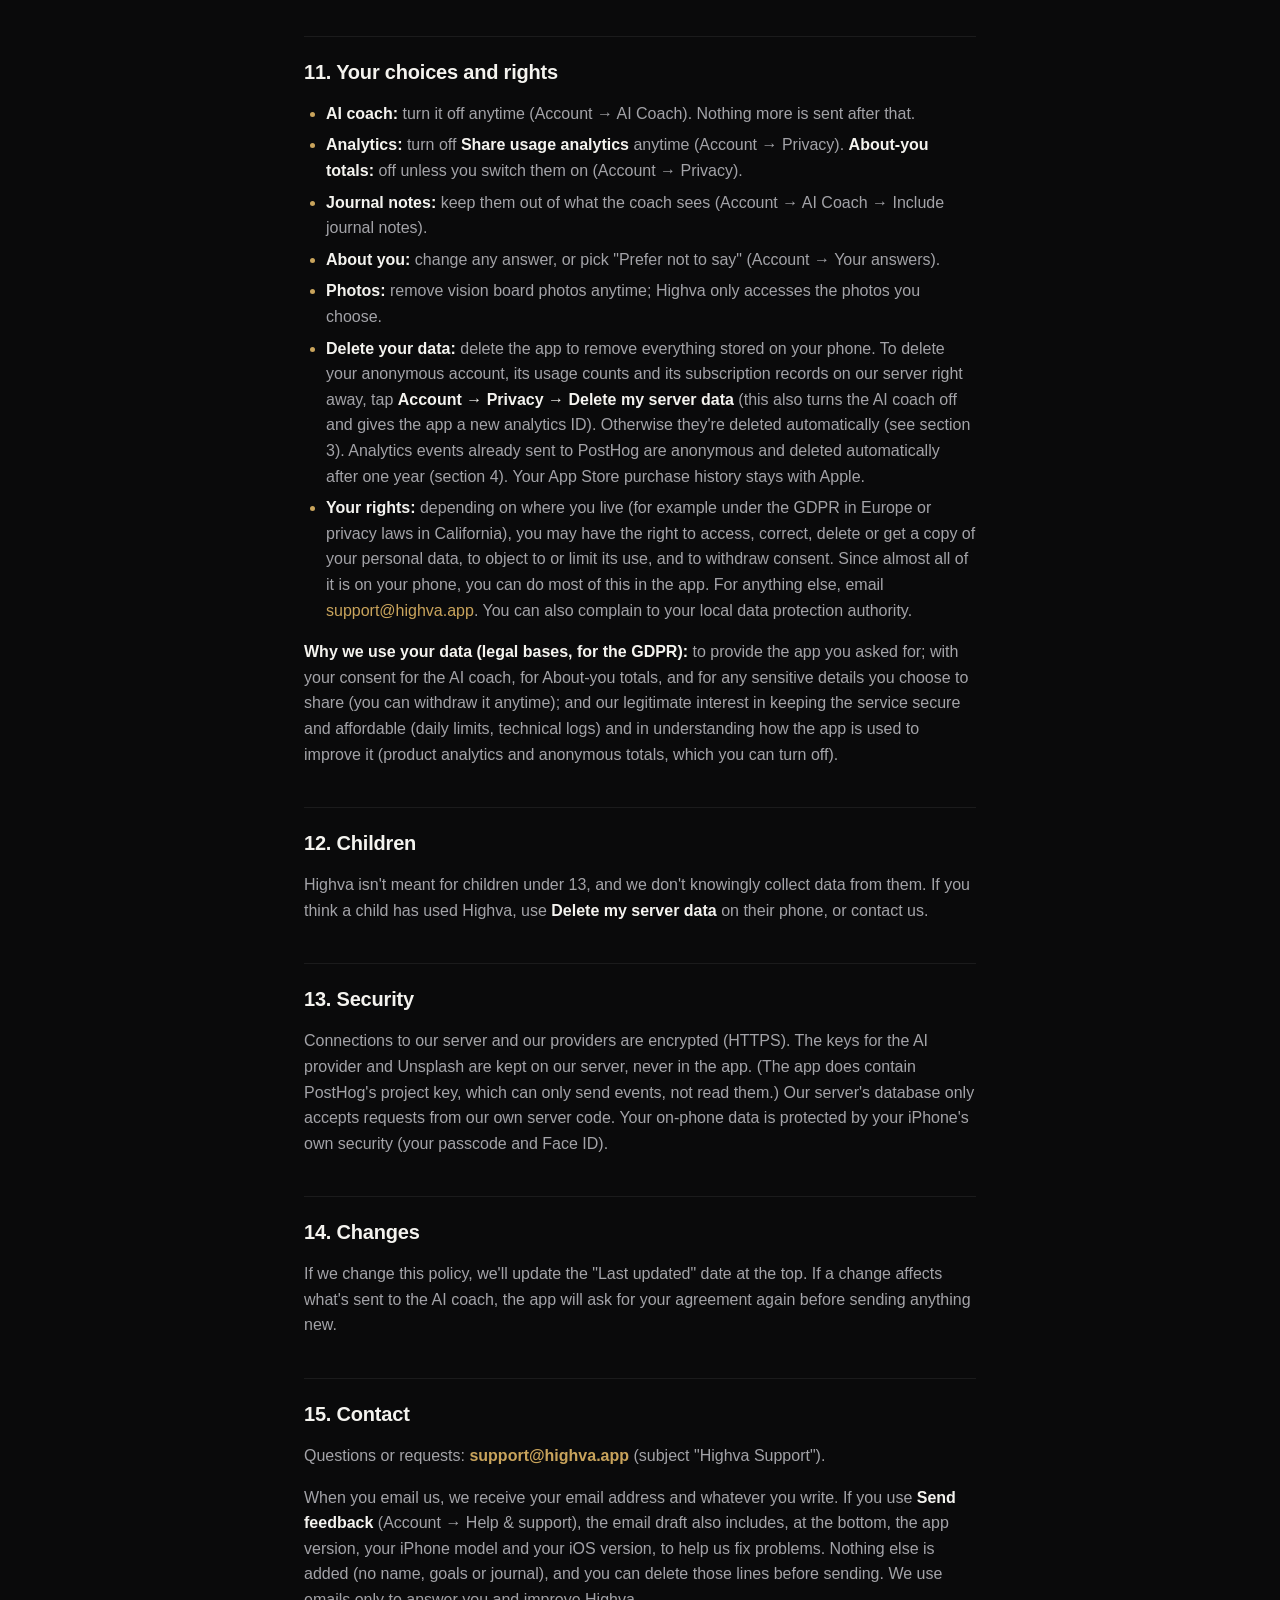
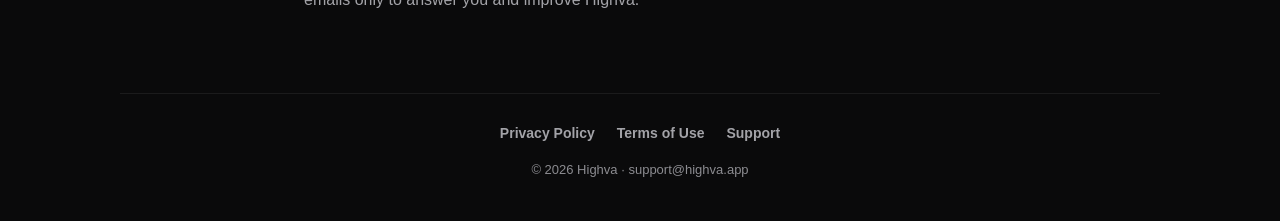
==== commit 7a3872ce: "Privacy Policy: analytics events are anonymous and deleted after one year (PostHog free plan); last " ====
--- a/privacy/index.html
+++ b/privacy/index.html
@@ -22,7 +22,7 @@
 </header>
 <main class="doc">
 <h1>Highva Privacy Policy</h1>
-<p><strong>Effective date:</strong> Oct. 7, 2026 · <strong>Last updated:</strong> Oct. 10, 2026</p>
+<p><strong>Effective date:</strong> Oct. 7, 2026 · <strong>Last updated:</strong> Oct. 12, 2026</p>
 <p><strong>Who we are:</strong> Highva is an iPhone app made by Koby Hilbig ("we", "us"). Contact: <a href="mailto:support@highva.app">support@highva.app</a>.</p>
 <h2>The short version</h2>
 <ul>
@@ -76,9 +76,10 @@
   <li>which onboarding screens you saw, whether you allowed notifications, which plan you picked on the paywall, and whether the AI coach is on</li>
   <li>technical details: the app version, your iPhone model (like "iPhone 16"), iOS version, language, time zone, and a <strong>random analytics ID</strong> the app makes (not your name, email or Apple ID)</li>
 </ul>
+<p>The events are <strong>anonymous</strong>: PostHog doesn't build a profile of you. Each event only carries the random analytics ID, so we can see patterns (like how many people come back after a week) without knowing who anyone is.</p>
 <p><strong>What's never sent to PostHog:</strong> what you write anywhere in the app (journal notes, chat messages, typed priorities, captions), your goal names, your task titles, your name, your photos, and your "About you" answers (sex, age, relationship status, career stage, height, weight, religion). The app only sends events and values from a fixed, pre-approved list, and checks every event before it leaves your phone.</p>
 <p><strong>Also not used:</strong> no session recording or screen recording, no tracking of where you tap, no crash reports that could include text, and no advertising. No event ever records that crisis resources were shown.</p>
-<p>PostHog is set to <strong>discard your network (IP) address</strong>. It may still estimate an approximate country from it before discarding it. We keep analytics events for up to one year. To have analytics data about you deleted, email <a href="mailto:support@highva.app">support@highva.app</a> with the analytics ID shown in <strong>Account → Privacy → What's counted</strong>. PostHog's privacy policy: <a href="https://posthog.com/privacy">https://posthog.com/privacy</a></p>
+<p>PostHog is set to <strong>discard your network (IP) address</strong>. It may still estimate an approximate country from it before discarding it. <strong>PostHog deletes analytics events automatically after one year</strong> (the retention period of our PostHog plan). Because the events aren't attached to a profile, PostHog may not let us delete them one person at a time before then. To stop anything more being recorded, turn off <strong>Share usage analytics</strong>; to start fresh with a new analytics ID, use <strong>Delete my server data</strong> (section 11). If you'd like us to try deleting what was already sent, email <a href="mailto:support@highva.app">support@highva.app</a> with the analytics ID shown in <strong>Account → Privacy → What's counted</strong>. PostHog's privacy policy: <a href="https://posthog.com/privacy">https://posthog.com/privacy</a></p>
 <h2>5. Anonymous totals</h2>
 <p>Our server also keeps a few <strong>anonymous totals</strong>: counts with no account ID, no text and no exact dates (weeks or months at most). We never show a group of fewer than 10 people.</p>
 <ul>
@@ -115,7 +116,7 @@
   <li><strong>Journal notes:</strong> keep them out of what the coach sees (Account → AI Coach → Include journal notes).</li>
   <li><strong>About you:</strong> change any answer, or pick "Prefer not to say" (Account → Your answers).</li>
   <li><strong>Photos:</strong> remove vision board photos anytime; Highva only accesses the photos you choose.</li>
-  <li><strong>Delete your data:</strong> delete the app to remove everything stored on your phone. To delete your anonymous account, its usage counts and its subscription records on our server right away, tap <strong>Account → Privacy → Delete my server data</strong> (this also turns the AI coach off and gives the app a new analytics ID). Otherwise they're deleted automatically (see section 3). Analytics already sent to PostHog: email us with your analytics ID (section 4). Your App Store purchase history stays with Apple.</li>
+  <li><strong>Delete your data:</strong> delete the app to remove everything stored on your phone. To delete your anonymous account, its usage counts and its subscription records on our server right away, tap <strong>Account → Privacy → Delete my server data</strong> (this also turns the AI coach off and gives the app a new analytics ID). Otherwise they're deleted automatically (see section 3). Analytics events already sent to PostHog are anonymous and deleted automatically after one year (section 4). Your App Store purchase history stays with Apple.</li>
   <li><strong>Your rights:</strong> depending on where you live (for example under the GDPR in Europe or privacy laws in California), you may have the right to access, correct, delete or get a copy of your personal data, to object to or limit its use, and to withdraw consent. Since almost all of it is on your phone, you can do most of this in the app. For anything else, email <a href="mailto:support@highva.app">support@highva.app</a>. You can also complain to your local data protection authority.</li>
 </ul>
 <p><strong>Why we use your data (legal bases, for the GDPR):</strong> to provide the app you asked for; with your consent for the AI coach, for About-you totals, and for any sensitive details you choose to share (you can withdraw it anytime); and our legitimate interest in keeping the service secure and affordable (daily limits, technical logs) and in understanding how the app is used to improve it (product analytics and anonymous totals, which you can turn off).</p>
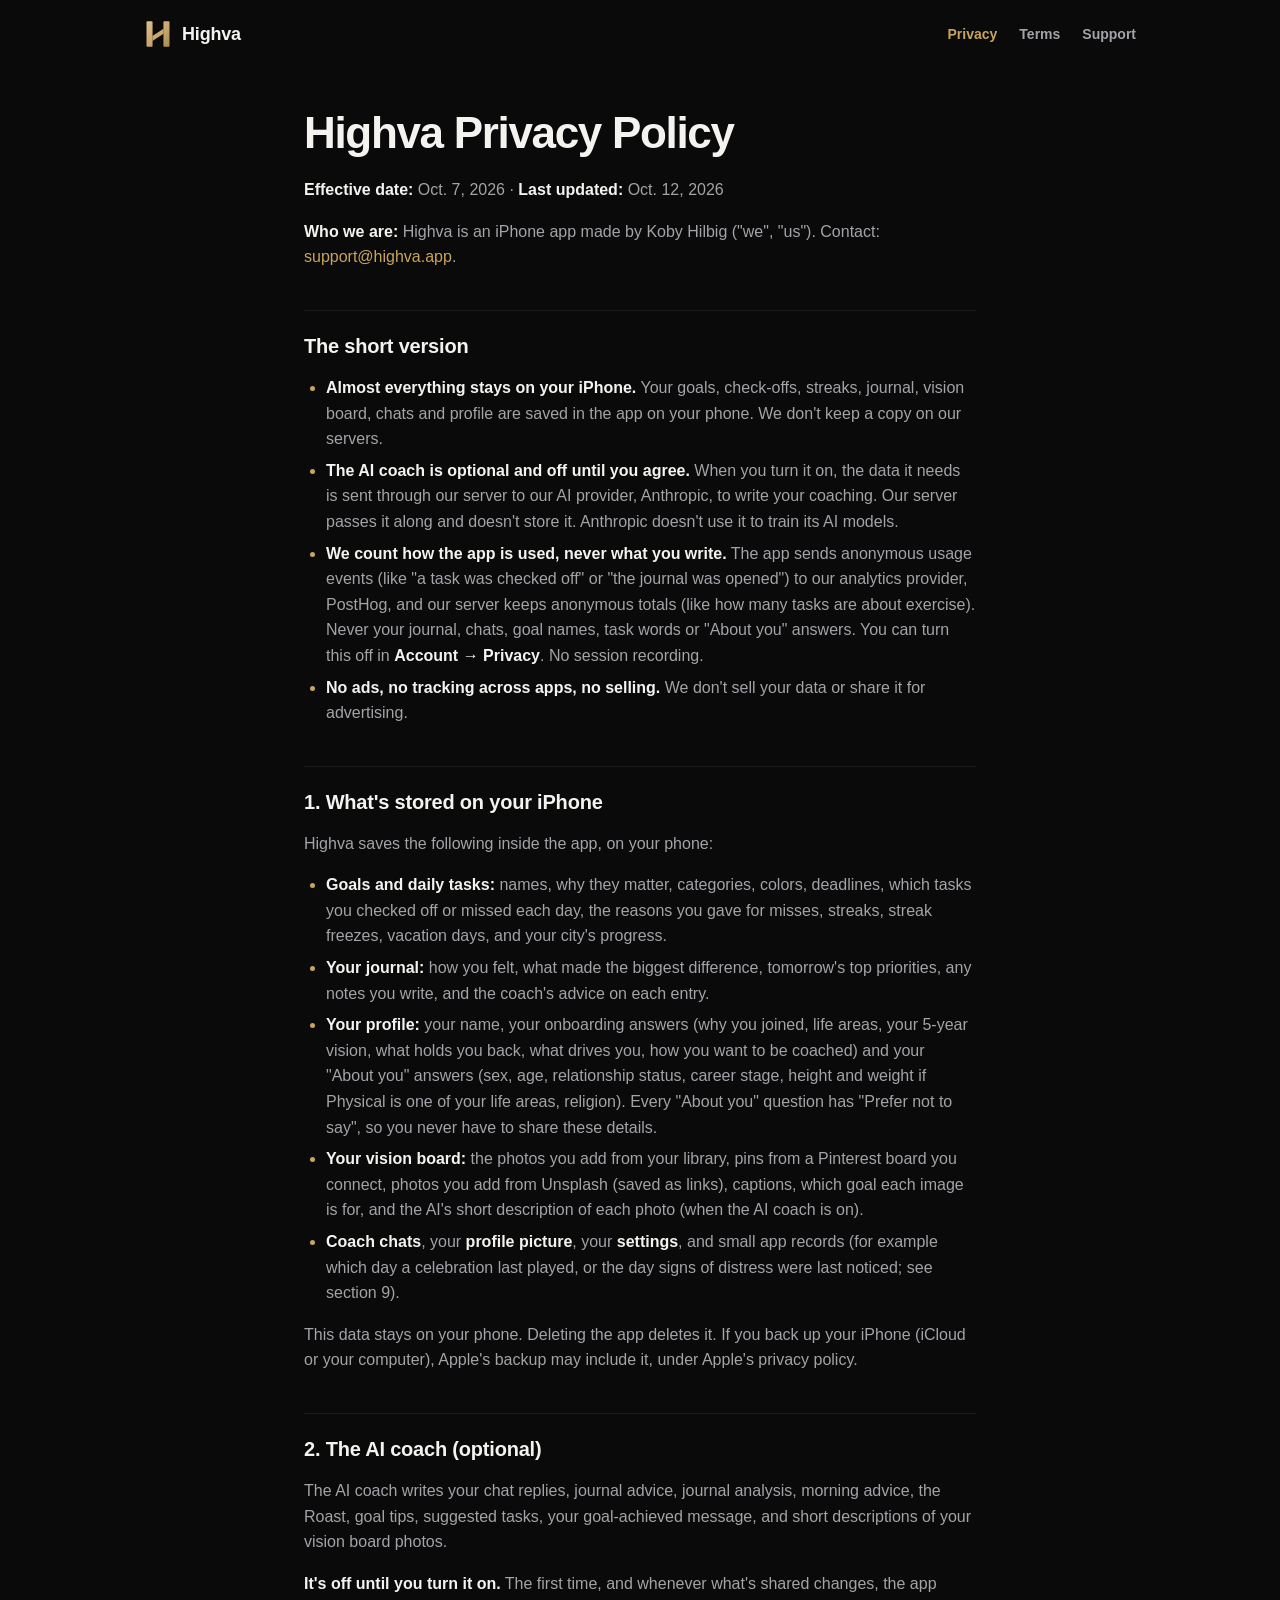
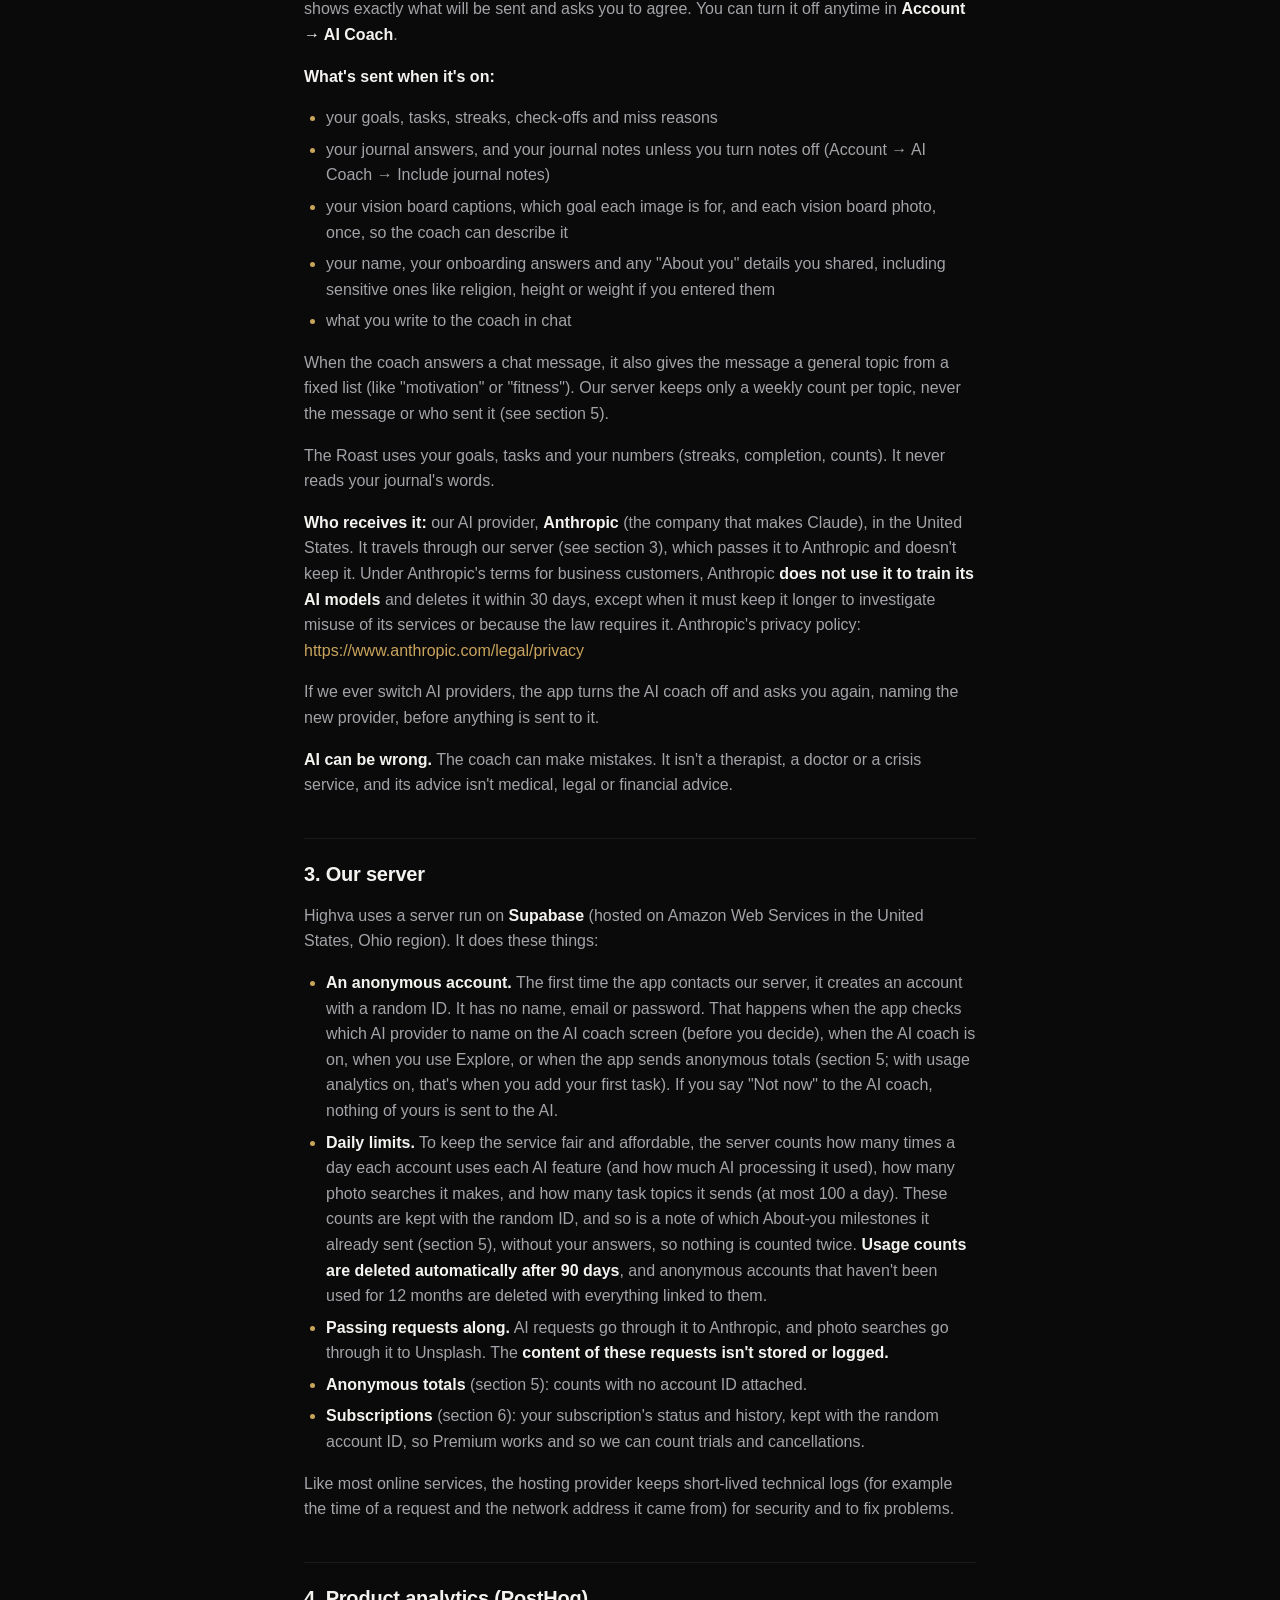
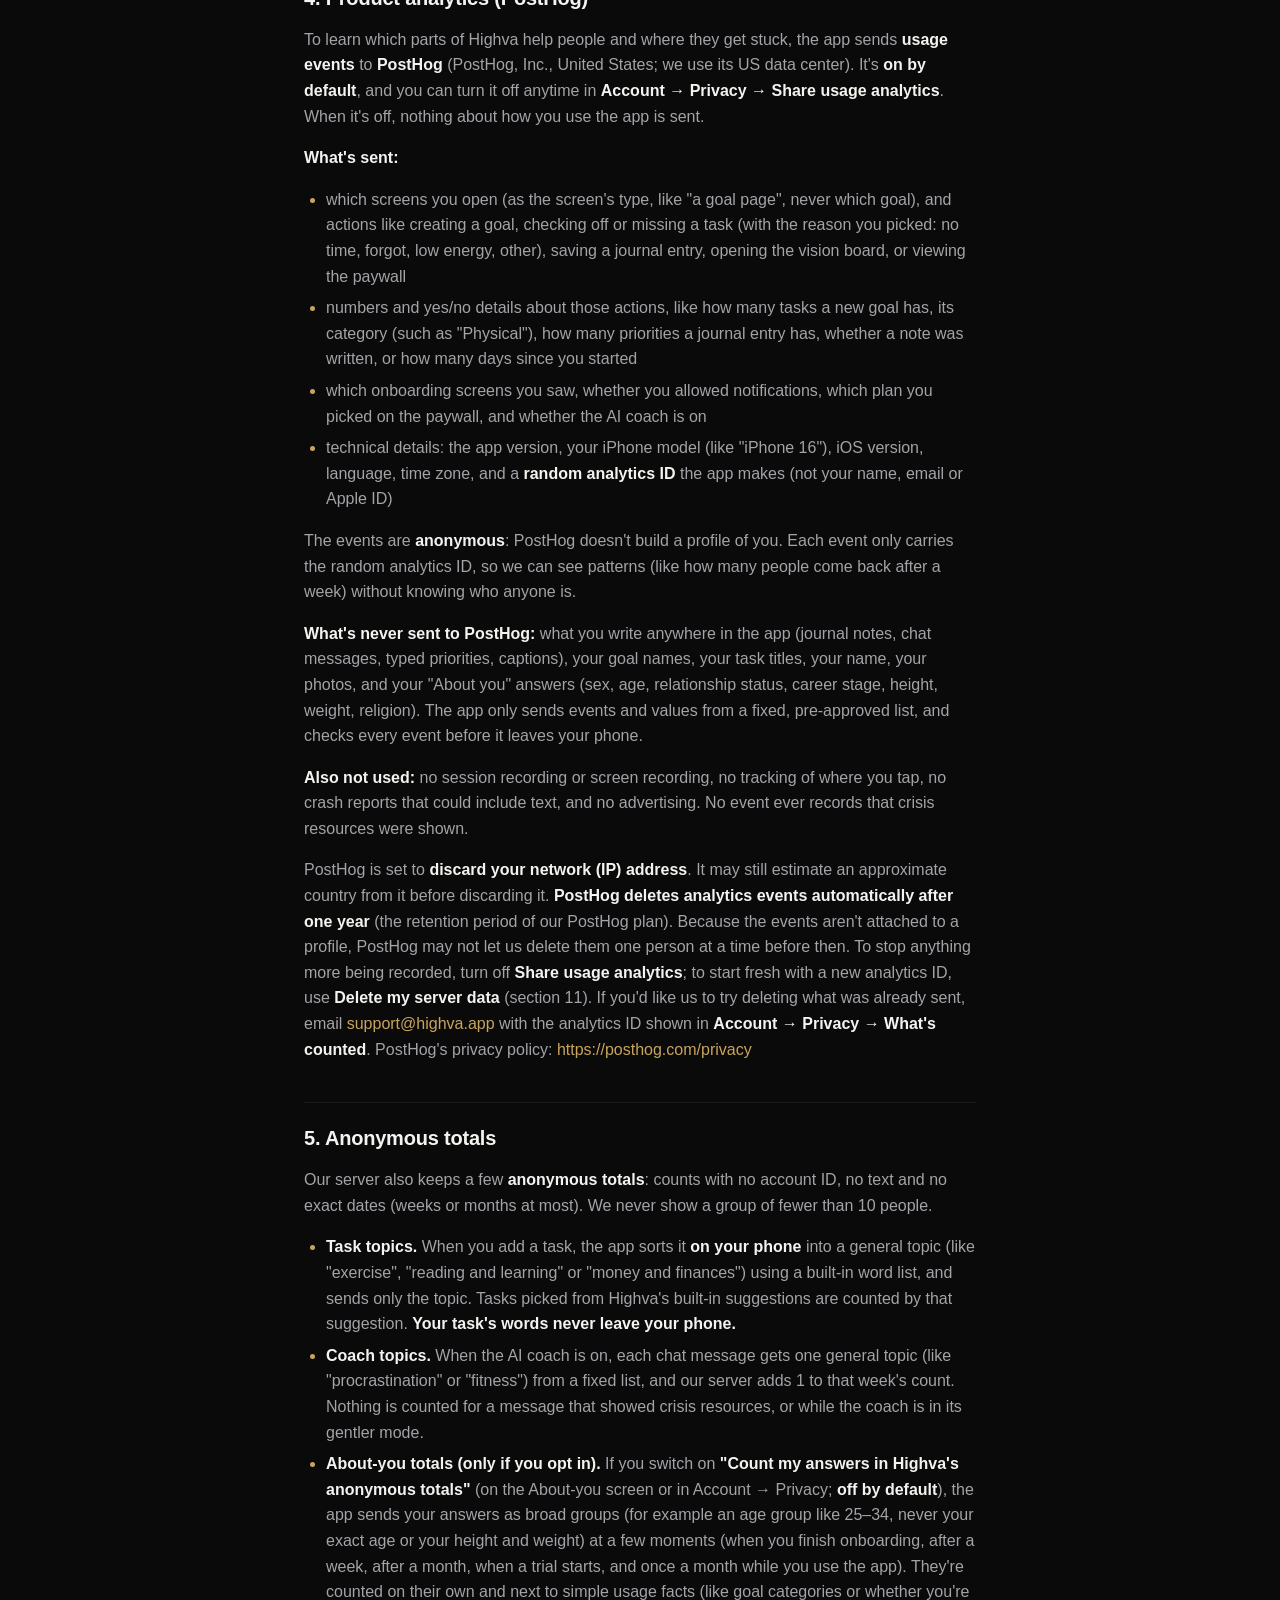
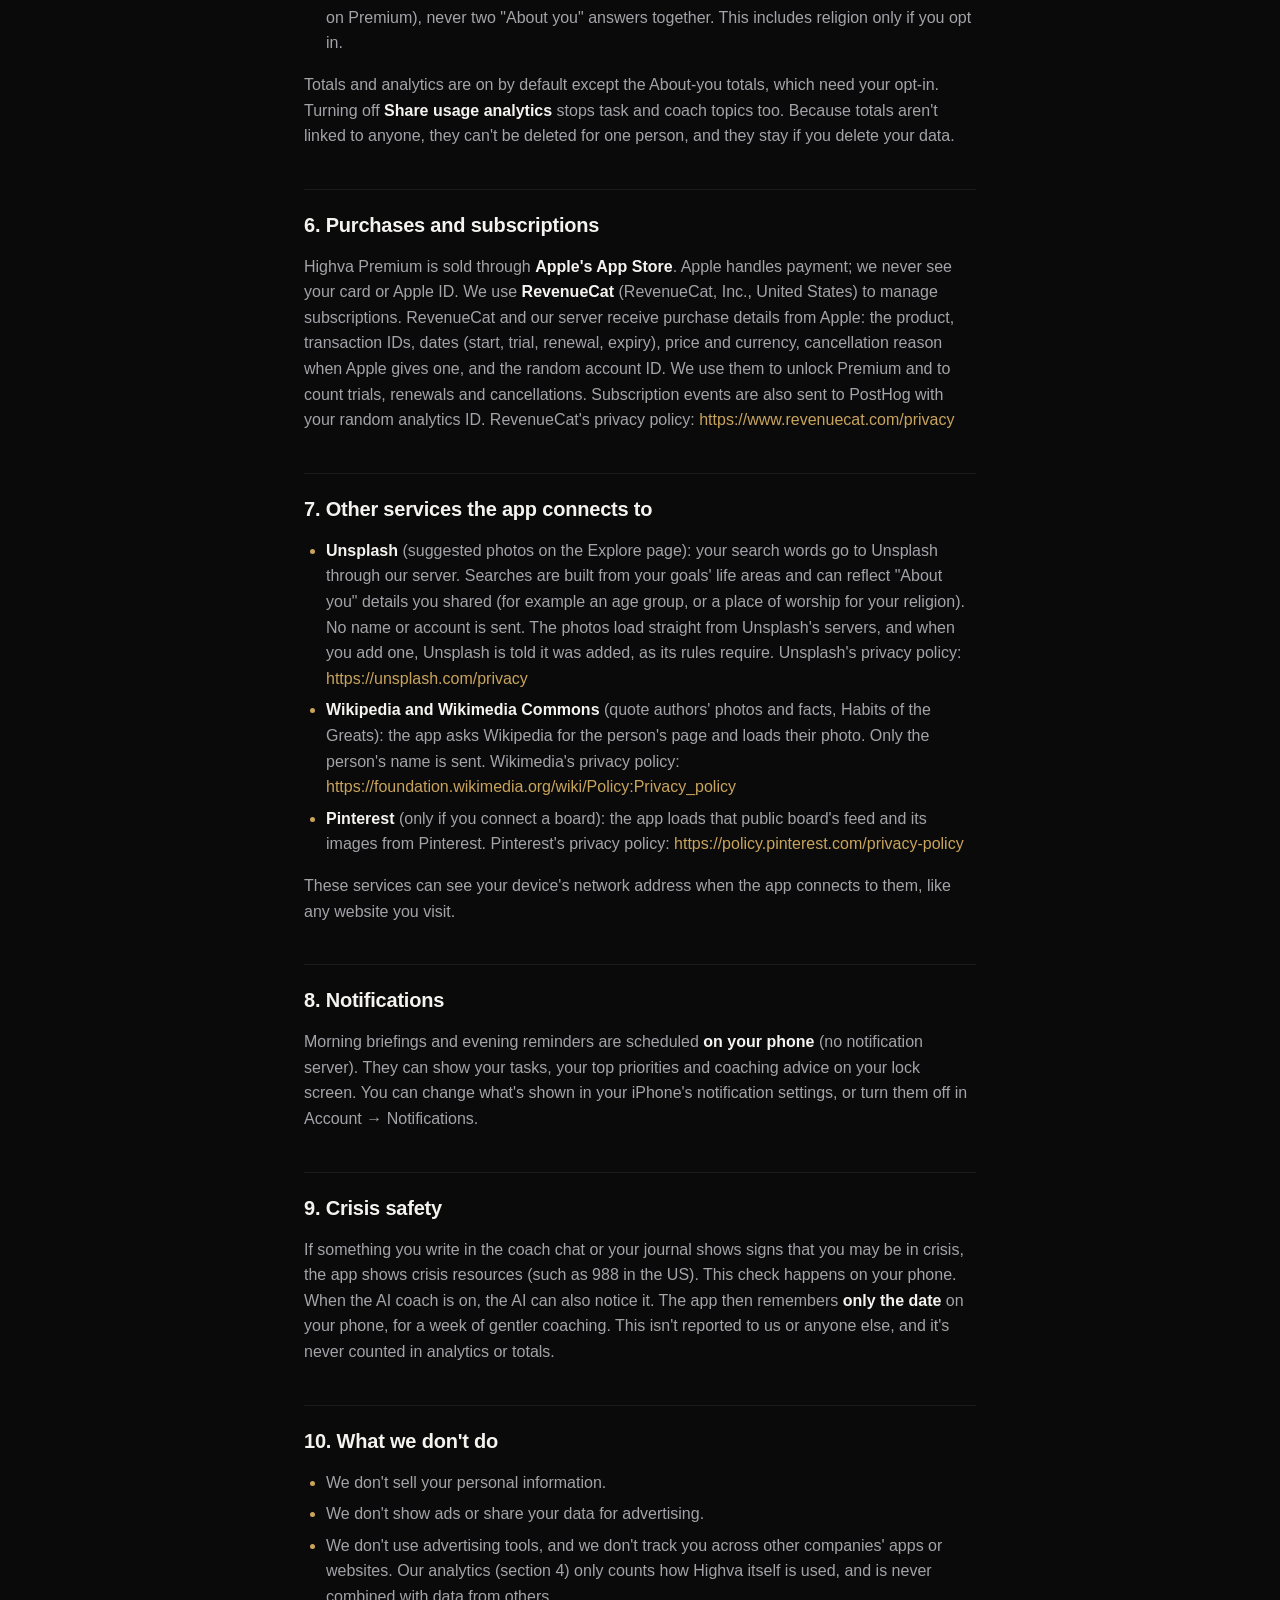
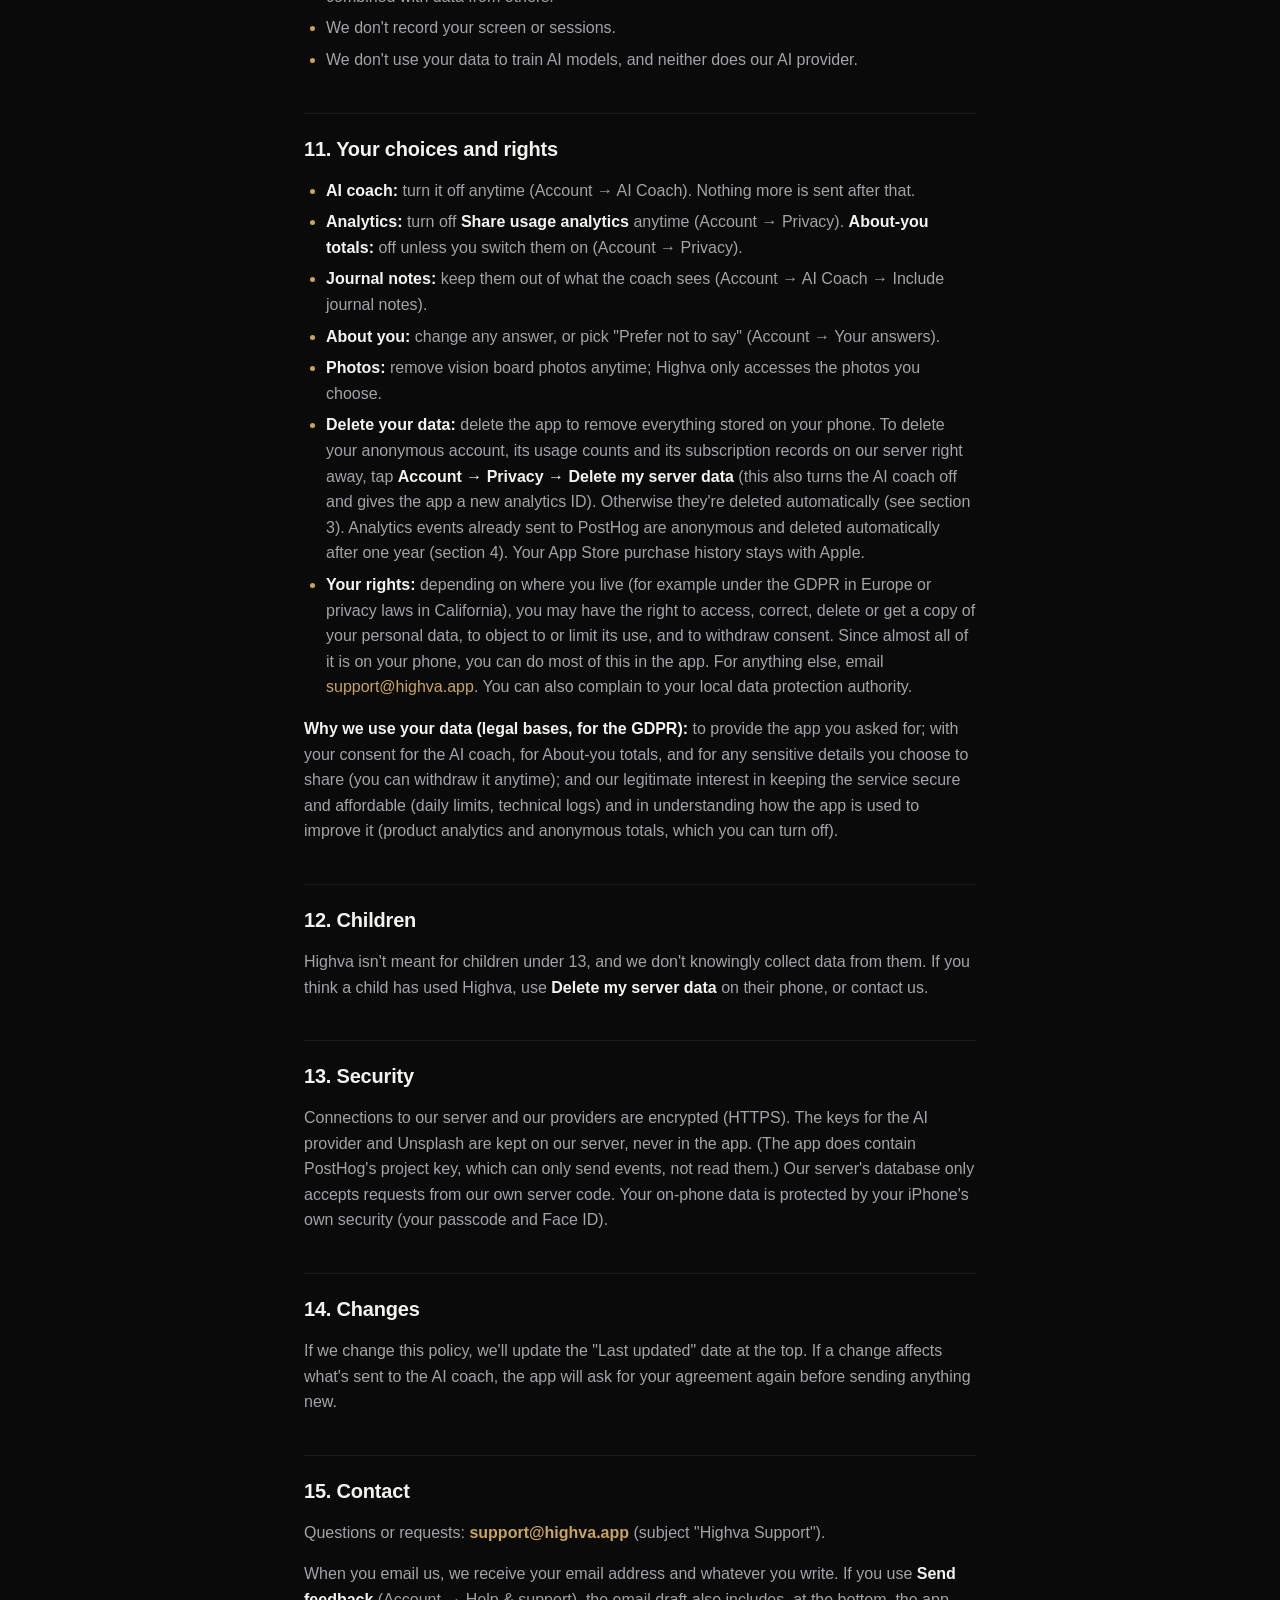
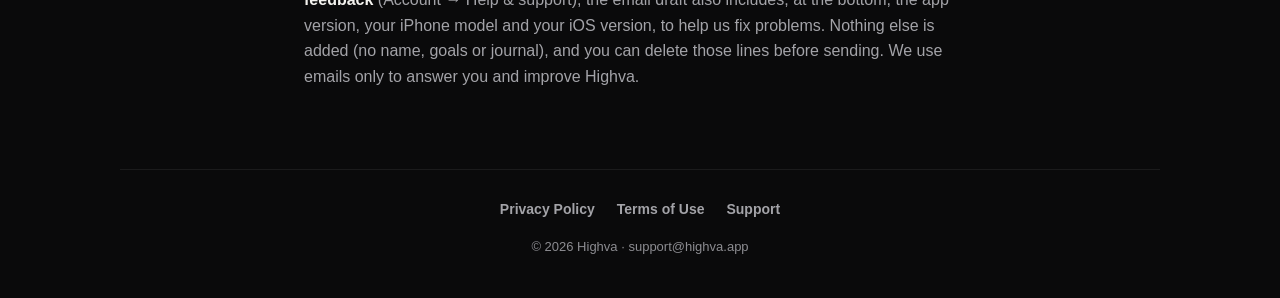
==== commit 862f53d4: "Privacy Policy: anonymous account also made when totals are sent; task-topic daily cap and milestone" ====
--- a/privacy/index.html
+++ b/privacy/index.html
@@ -60,8 +60,8 @@
 <h2>3. Our server</h2>
 <p>Highva uses a server run on <strong>Supabase</strong> (hosted on Amazon Web Services in the United States, Ohio region). It does these things:</p>
 <ul>
-  <li><strong>An anonymous account.</strong> The first time the app contacts our server, it creates an account with a random ID. It has no name, email or password. That happens when the app checks which AI provider to name on the AI coach screen (before you decide), when the AI coach is on, or when you use Explore. If you say "Not now" to the AI coach, nothing of yours is sent to the AI.</li>
-  <li><strong>Daily limits.</strong> To keep the service fair and affordable, the server counts how many times a day each account uses each AI feature (and how much AI processing it used), and how many photo searches it makes. These counts are kept with the random ID. <strong>Usage counts are deleted automatically after 90 days</strong>, and anonymous accounts that haven't been used for 12 months are deleted with everything linked to them.</li>
+  <li><strong>An anonymous account.</strong> The first time the app contacts our server, it creates an account with a random ID. It has no name, email or password. That happens when the app checks which AI provider to name on the AI coach screen (before you decide), when the AI coach is on, when you use Explore, or when the app sends anonymous totals (section 5; with usage analytics on, that's when you add your first task). If you say "Not now" to the AI coach, nothing of yours is sent to the AI.</li>
+  <li><strong>Daily limits.</strong> To keep the service fair and affordable, the server counts how many times a day each account uses each AI feature (and how much AI processing it used), how many photo searches it makes, and how many task topics it sends (at most 100 a day). These counts are kept with the random ID, and so is a note of which About-you milestones it already sent (section 5), without your answers, so nothing is counted twice. <strong>Usage counts are deleted automatically after 90 days</strong>, and anonymous accounts that haven't been used for 12 months are deleted with everything linked to them.</li>
   <li><strong>Passing requests along.</strong> AI requests go through it to Anthropic, and photo searches go through it to Unsplash. The <strong>content of these requests isn't stored or logged.</strong></li>
   <li><strong>Anonymous totals</strong> (section 5): counts with no account ID attached.</li>
   <li><strong>Subscriptions</strong> (section 6): your subscription's status and history, kept with the random account ID, so Premium works and so we can count trials and cancellations.</li>
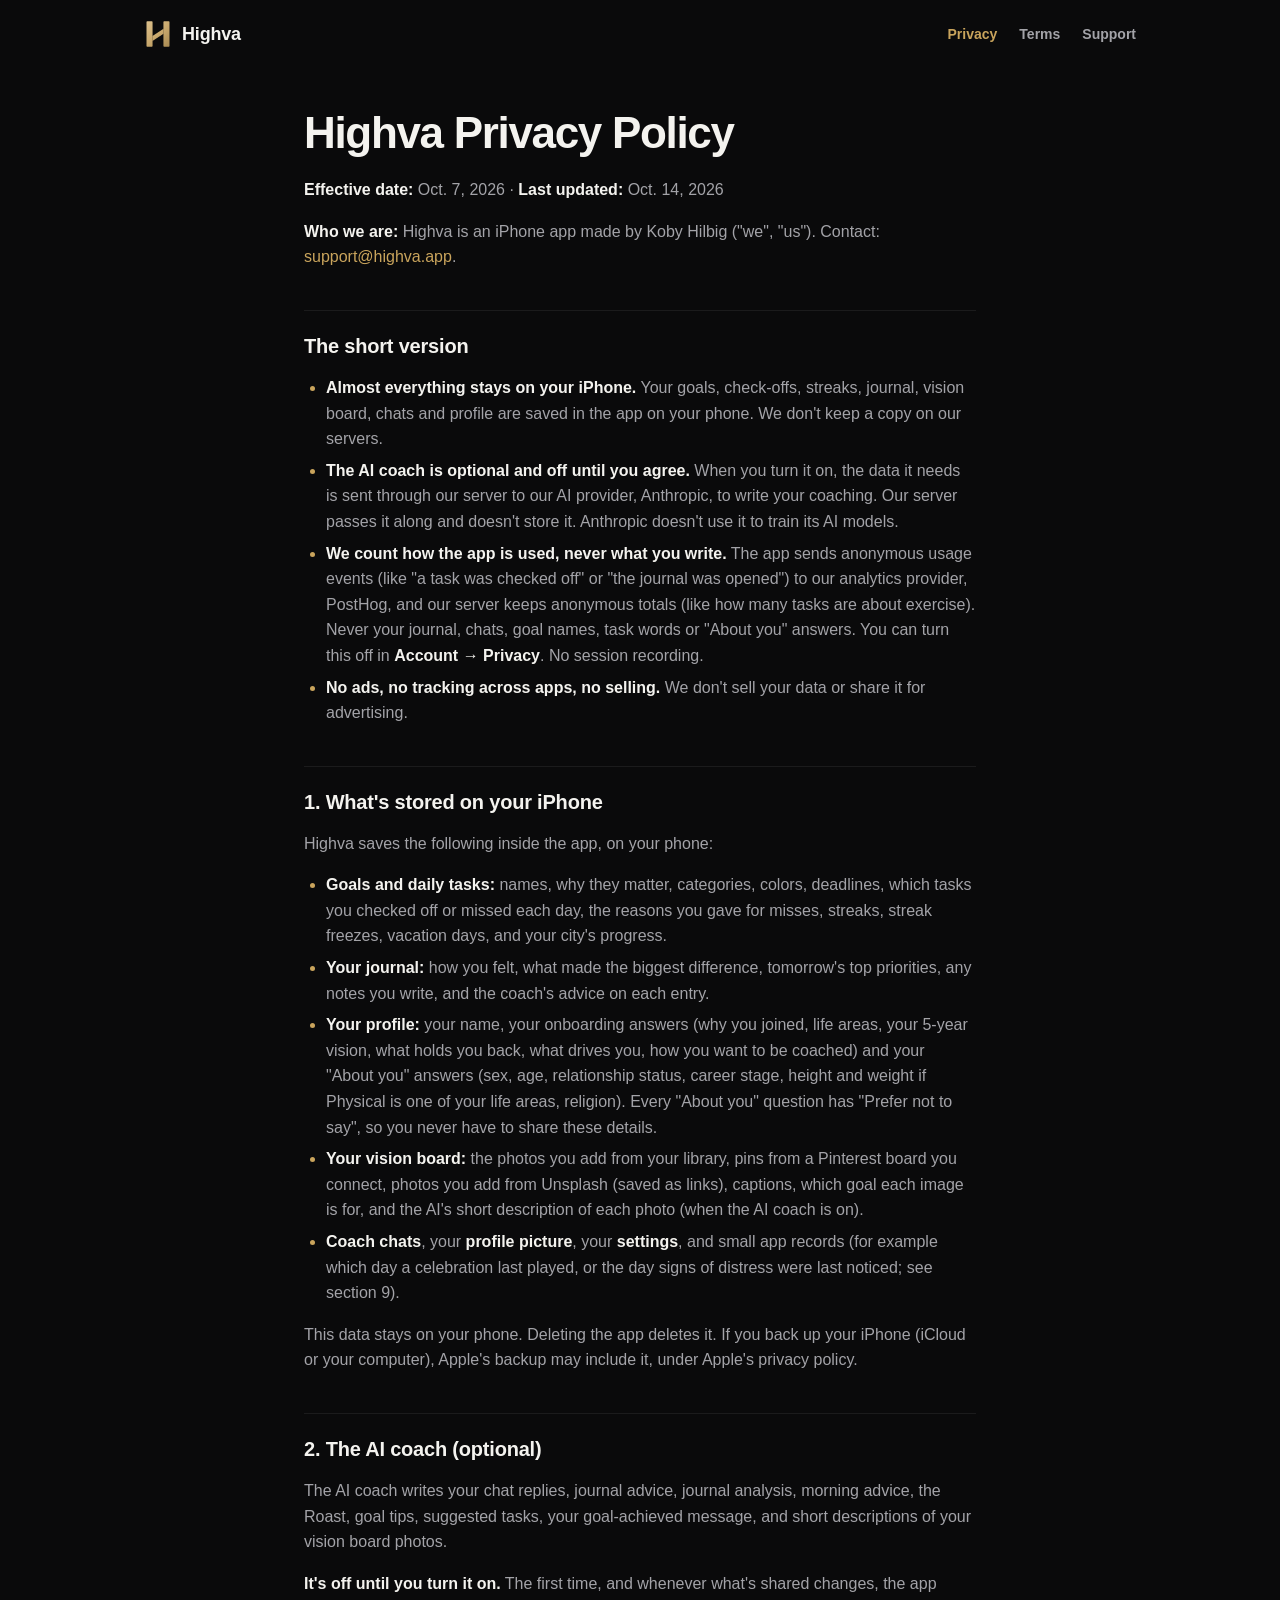
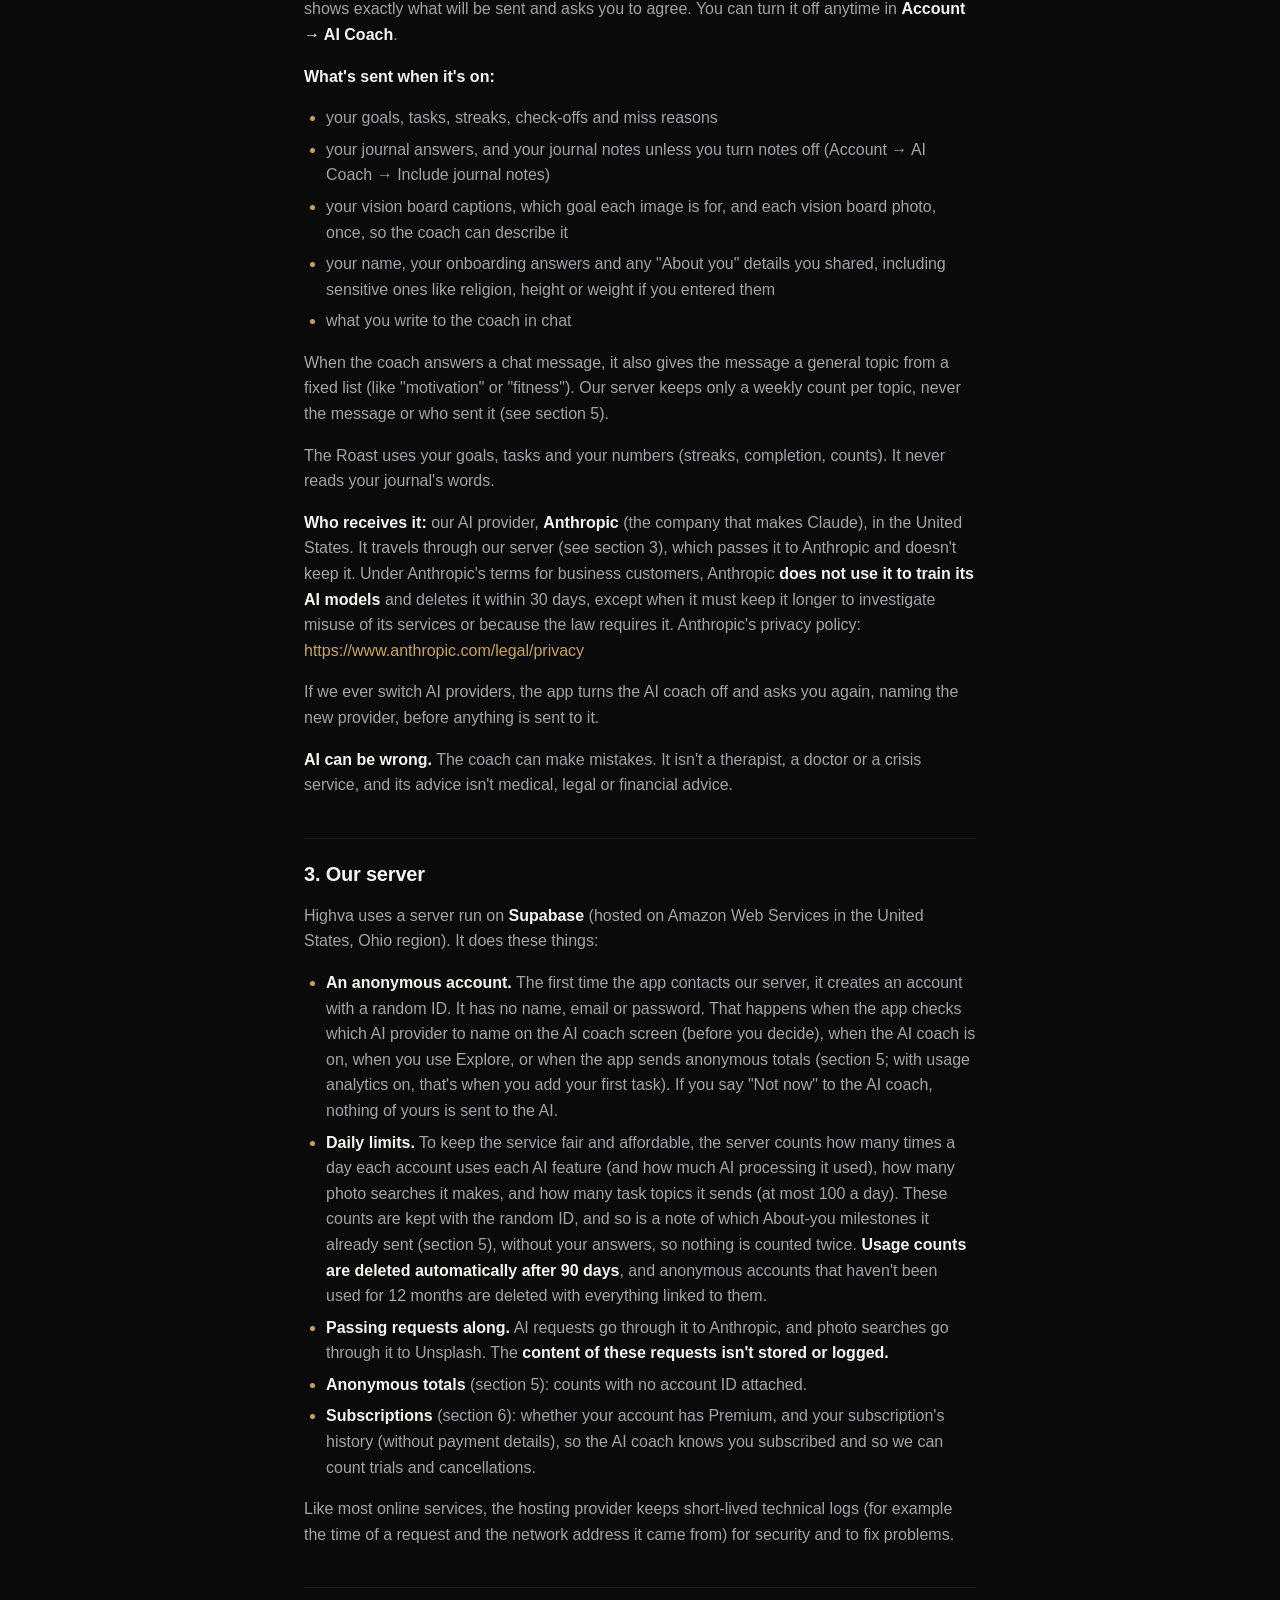
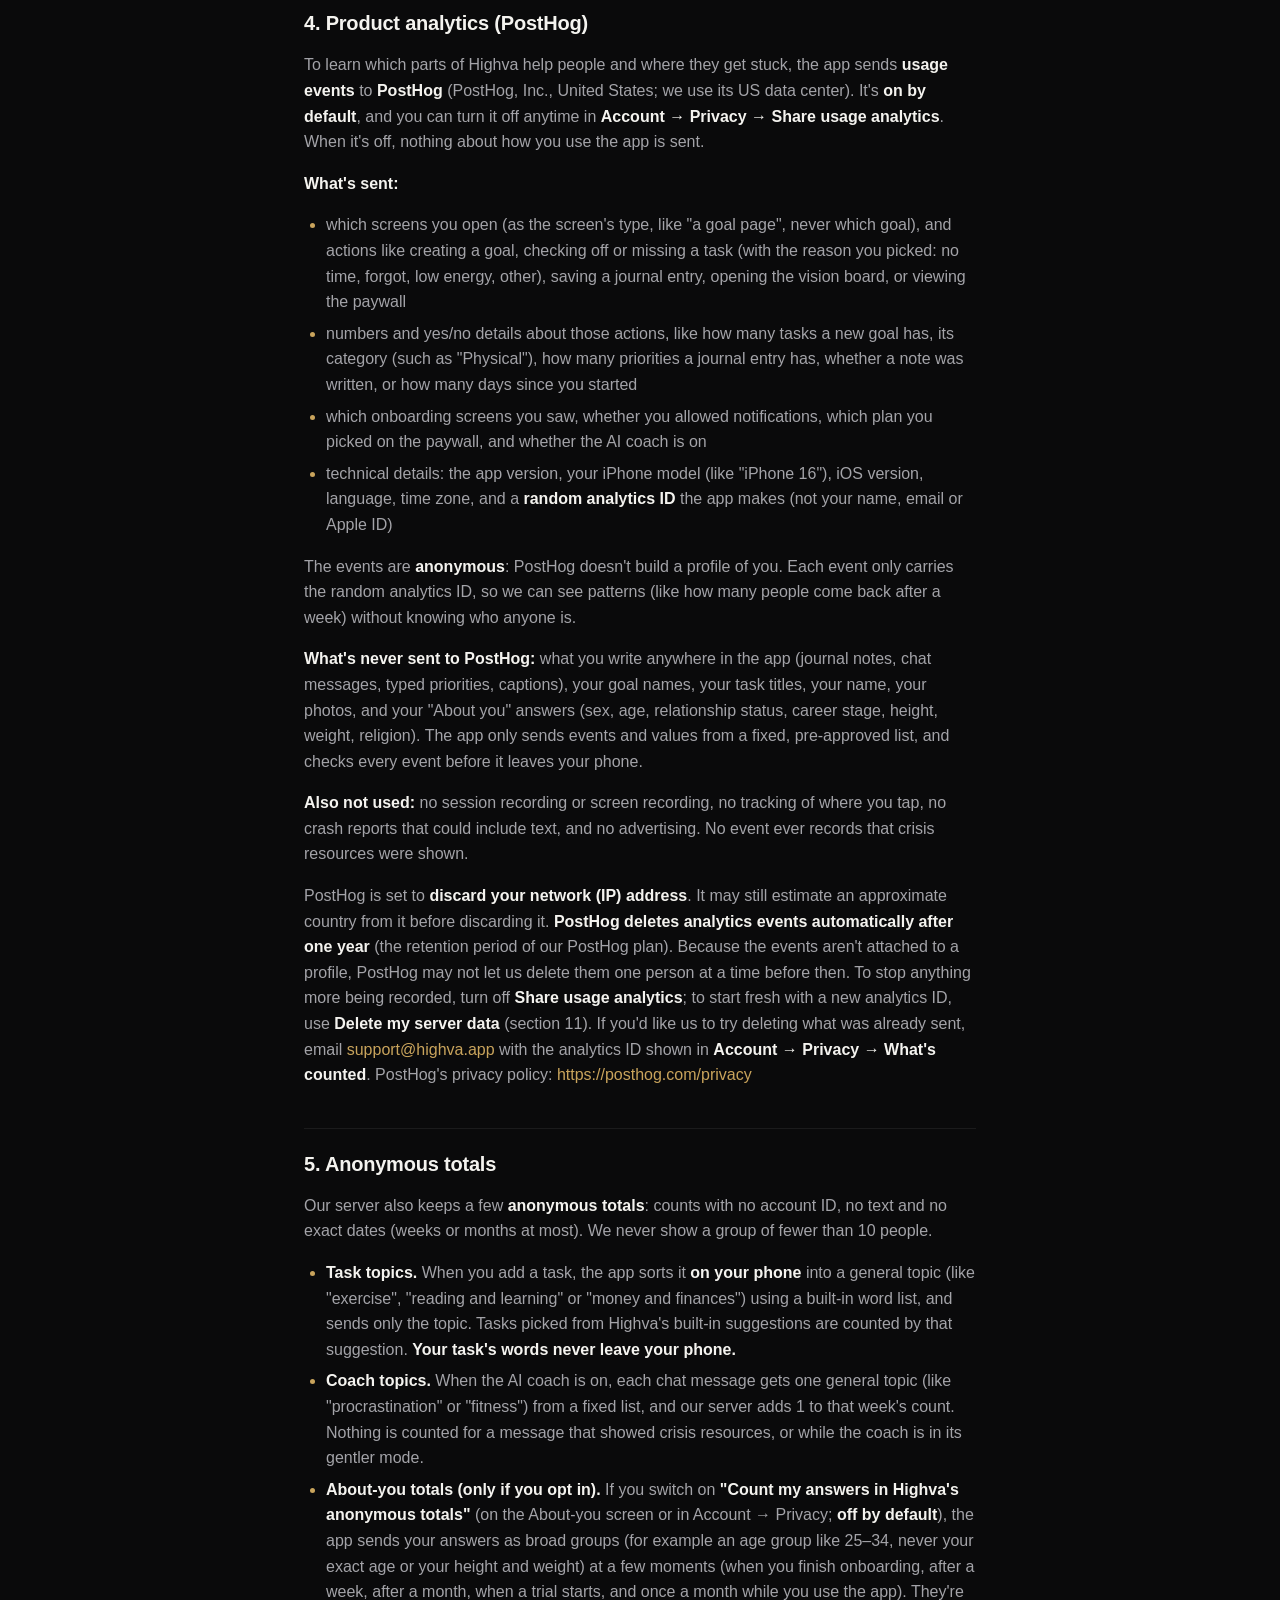
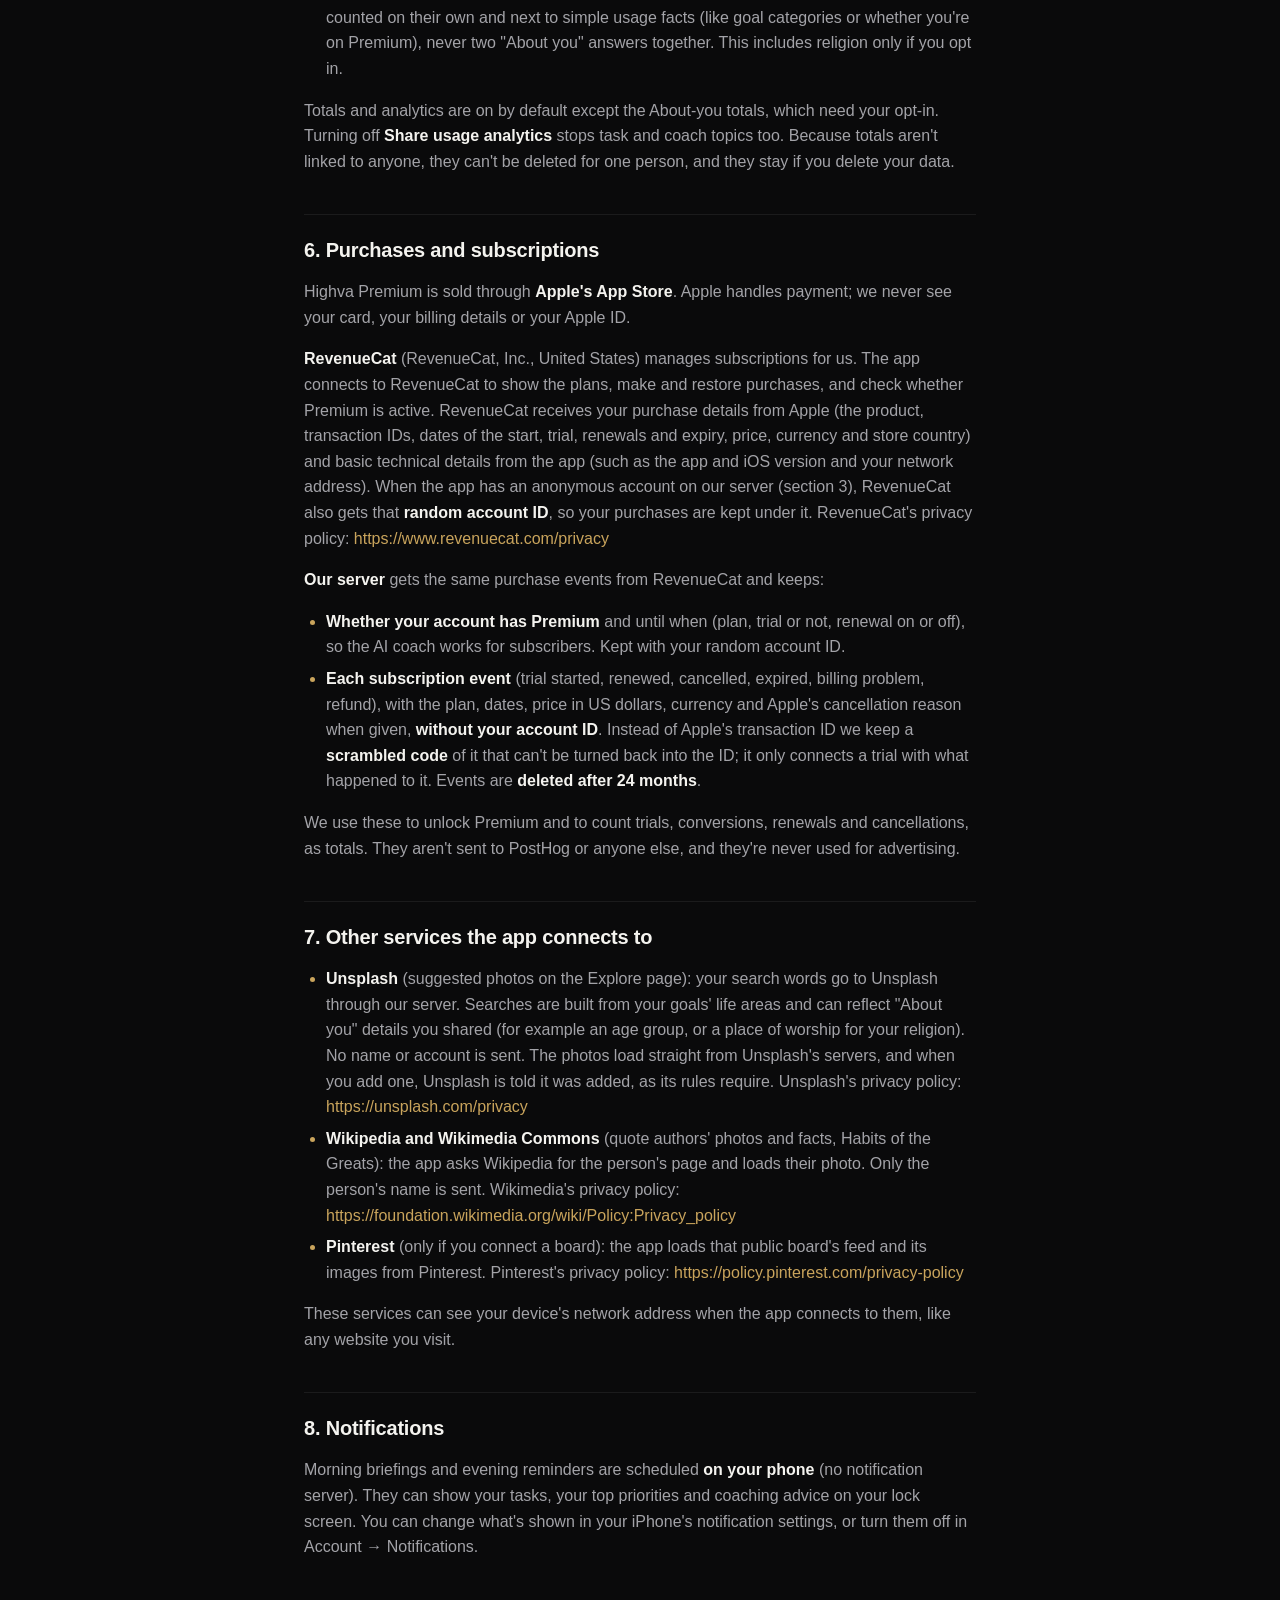
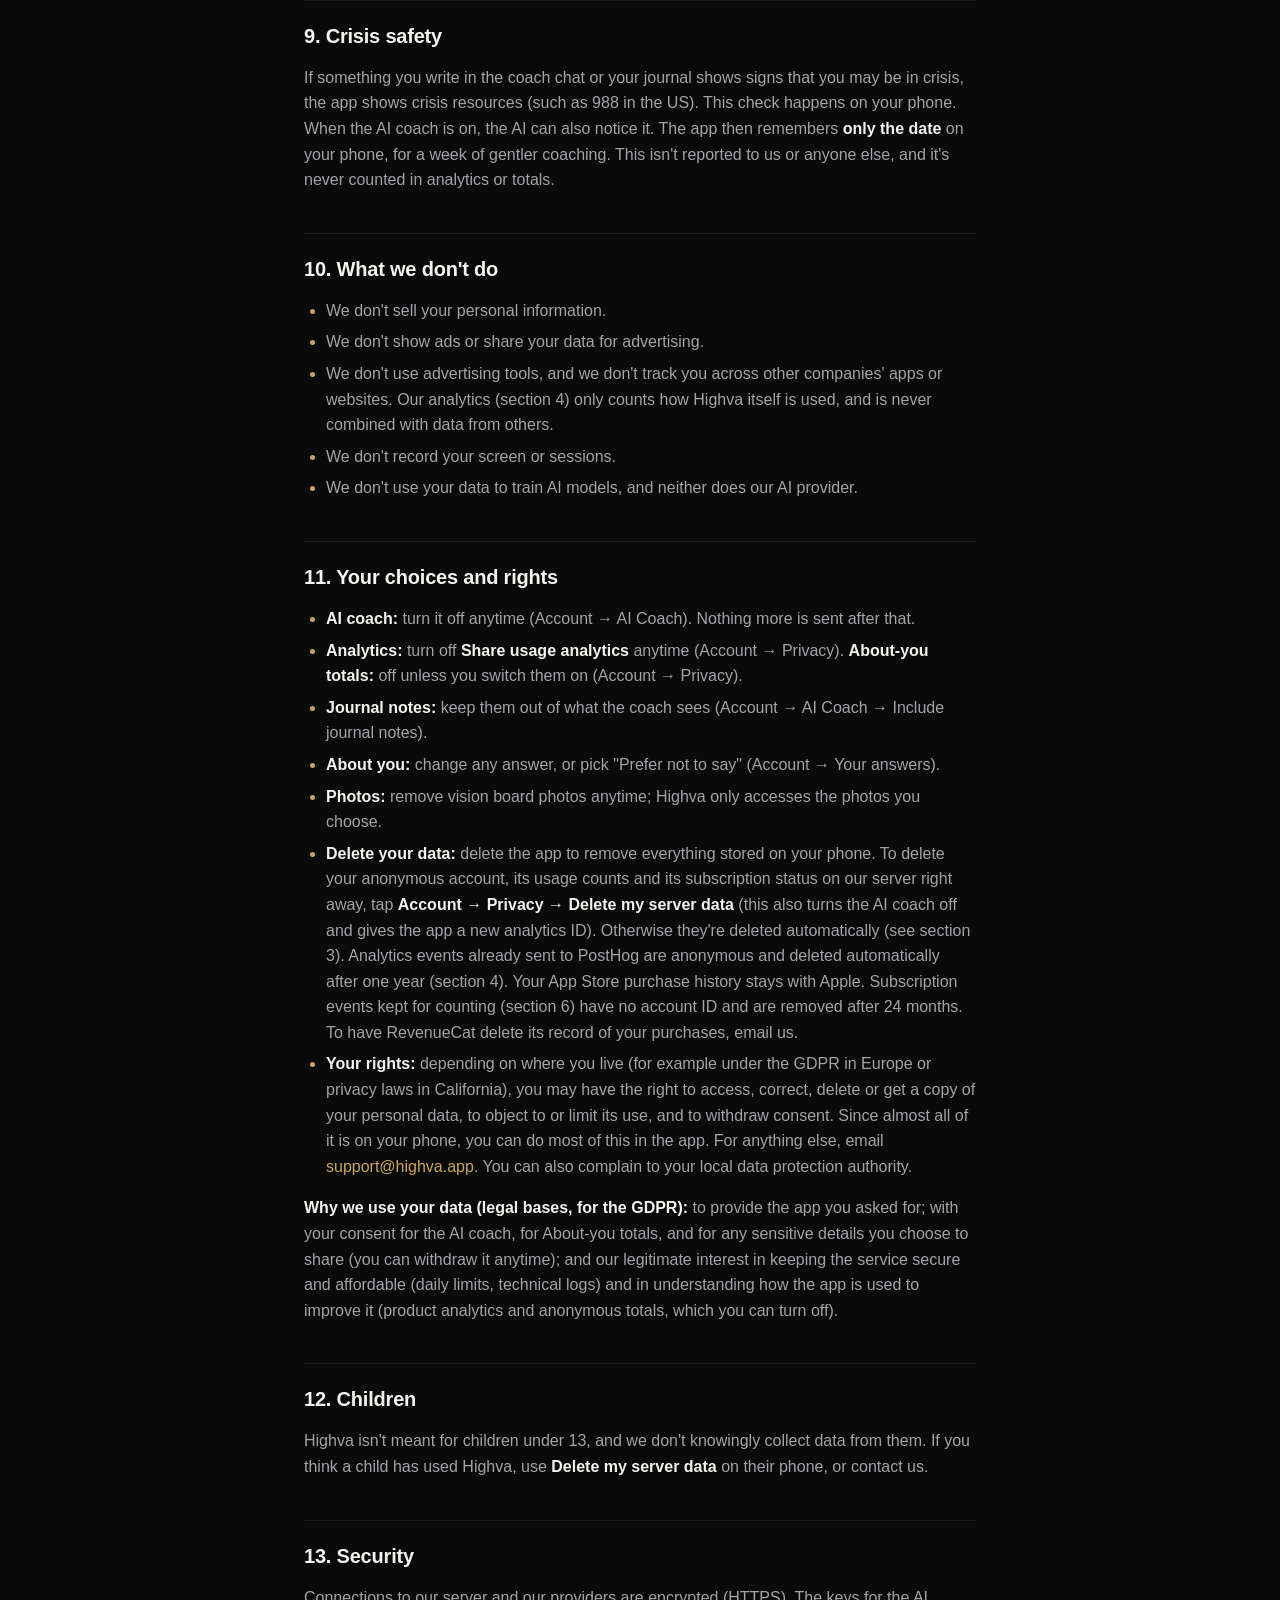
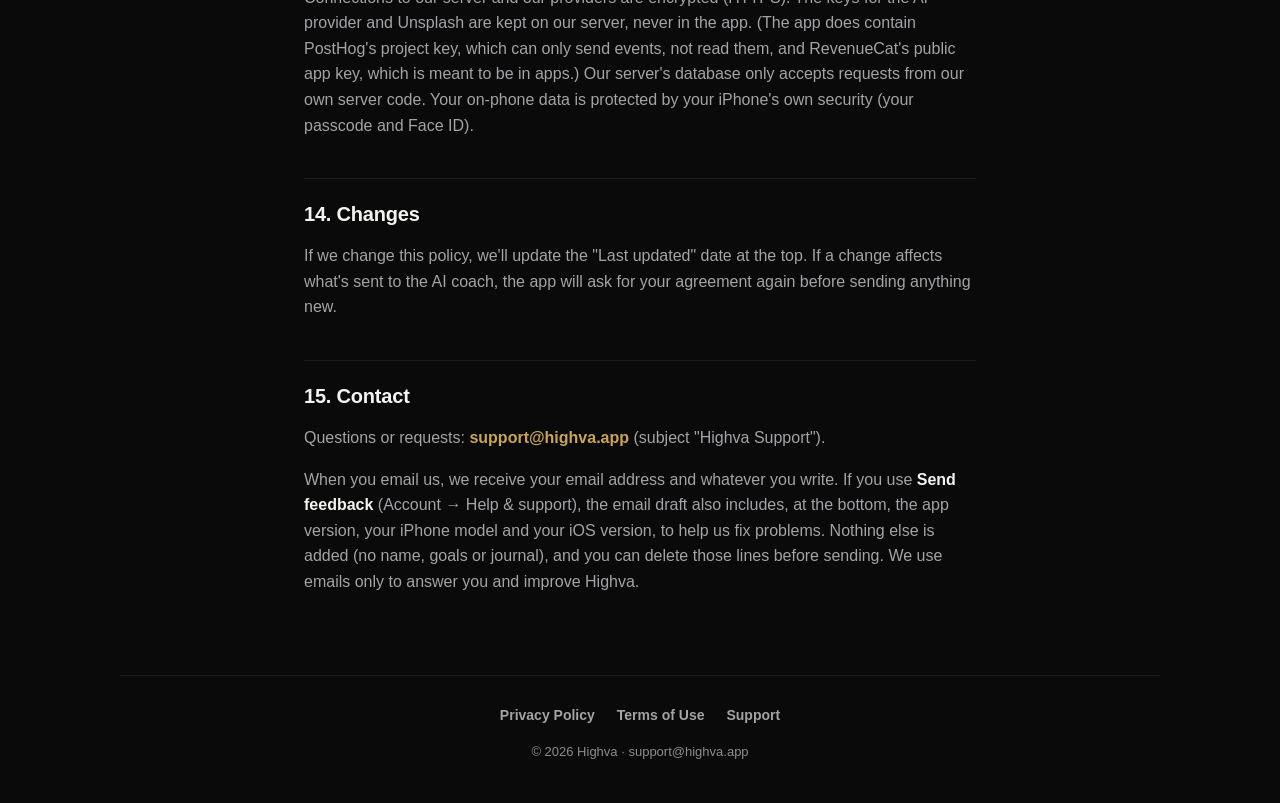
==== commit 107a6d79: "Privacy Policy: purchases and subscriptions (RevenueCat) section matches what's built; last updated " ====
--- a/privacy/index.html
+++ b/privacy/index.html
@@ -22,7 +22,7 @@
 </header>
 <main class="doc">
 <h1>Highva Privacy Policy</h1>
-<p><strong>Effective date:</strong> Oct. 7, 2026 · <strong>Last updated:</strong> Oct. 12, 2026</p>
+<p><strong>Effective date:</strong> Oct. 7, 2026 · <strong>Last updated:</strong> Oct. 14, 2026</p>
 <p><strong>Who we are:</strong> Highva is an iPhone app made by Koby Hilbig ("we", "us"). Contact: <a href="mailto:support@highva.app">support@highva.app</a>.</p>
 <h2>The short version</h2>
 <ul>
@@ -64,7 +64,7 @@
   <li><strong>Daily limits.</strong> To keep the service fair and affordable, the server counts how many times a day each account uses each AI feature (and how much AI processing it used), how many photo searches it makes, and how many task topics it sends (at most 100 a day). These counts are kept with the random ID, and so is a note of which About-you milestones it already sent (section 5), without your answers, so nothing is counted twice. <strong>Usage counts are deleted automatically after 90 days</strong>, and anonymous accounts that haven't been used for 12 months are deleted with everything linked to them.</li>
   <li><strong>Passing requests along.</strong> AI requests go through it to Anthropic, and photo searches go through it to Unsplash. The <strong>content of these requests isn't stored or logged.</strong></li>
   <li><strong>Anonymous totals</strong> (section 5): counts with no account ID attached.</li>
-  <li><strong>Subscriptions</strong> (section 6): your subscription's status and history, kept with the random account ID, so Premium works and so we can count trials and cancellations.</li>
+  <li><strong>Subscriptions</strong> (section 6): whether your account has Premium, and your subscription's history (without payment details), so the AI coach knows you subscribed and so we can count trials and cancellations.</li>
 </ul>
 <p>Like most online services, the hosting provider keeps short-lived technical logs (for example the time of a request and the network address it came from) for security and to fix problems.</p>
 <h2>4. Product analytics (PostHog)</h2>
@@ -89,7 +89,14 @@
 </ul>
 <p>Totals and analytics are on by default except the About-you totals, which need your opt-in. Turning off <strong>Share usage analytics</strong> stops task and coach topics too. Because totals aren't linked to anyone, they can't be deleted for one person, and they stay if you delete your data.</p>
 <h2>6. Purchases and subscriptions</h2>
-<p>Highva Premium is sold through <strong>Apple's App Store</strong>. Apple handles payment; we never see your card or Apple ID. We use <strong>RevenueCat</strong> (RevenueCat, Inc., United States) to manage subscriptions. RevenueCat and our server receive purchase details from Apple: the product, transaction IDs, dates (start, trial, renewal, expiry), price and currency, cancellation reason when Apple gives one, and the random account ID. We use them to unlock Premium and to count trials, renewals and cancellations. Subscription events are also sent to PostHog with your random analytics ID. RevenueCat's privacy policy: <a href="https://www.revenuecat.com/privacy">https://www.revenuecat.com/privacy</a></p>
+<p>Highva Premium is sold through <strong>Apple's App Store</strong>. Apple handles payment; we never see your card, your billing details or your Apple ID.</p>
+<p><strong>RevenueCat</strong> (RevenueCat, Inc., United States) manages subscriptions for us. The app connects to RevenueCat to show the plans, make and restore purchases, and check whether Premium is active. RevenueCat receives your purchase details from Apple (the product, transaction IDs, dates of the start, trial, renewals and expiry, price, currency and store country) and basic technical details from the app (such as the app and iOS version and your network address). When the app has an anonymous account on our server (section 3), RevenueCat also gets that <strong>random account ID</strong>, so your purchases are kept under it. RevenueCat's privacy policy: <a href="https://www.revenuecat.com/privacy">https://www.revenuecat.com/privacy</a></p>
+<p><strong>Our server</strong> gets the same purchase events from RevenueCat and keeps:</p>
+<ul>
+  <li><strong>Whether your account has Premium</strong> and until when (plan, trial or not, renewal on or off), so the AI coach works for subscribers. Kept with your random account ID.</li>
+  <li><strong>Each subscription event</strong> (trial started, renewed, cancelled, expired, billing problem, refund), with the plan, dates, price in US dollars, currency and Apple's cancellation reason when given, <strong>without your account ID</strong>. Instead of Apple's transaction ID we keep a <strong>scrambled code</strong> of it that can't be turned back into the ID; it only connects a trial with what happened to it. Events are <strong>deleted after 24 months</strong>.</li>
+</ul>
+<p>We use these to unlock Premium and to count trials, conversions, renewals and cancellations, as totals. They aren't sent to PostHog or anyone else, and they're never used for advertising.</p>
 <h2>7. Other services the app connects to</h2>
 <ul>
   <li><strong>Unsplash</strong> (suggested photos on the Explore page): your search words go to Unsplash through our server. Searches are built from your goals' life areas and can reflect "About you" details you shared (for example an age group, or a place of worship for your religion). No name or account is sent. The photos load straight from Unsplash's servers, and when you add one, Unsplash is told it was added, as its rules require. Unsplash's privacy policy: <a href="https://unsplash.com/privacy">https://unsplash.com/privacy</a></li>
@@ -116,14 +123,14 @@
   <li><strong>Journal notes:</strong> keep them out of what the coach sees (Account → AI Coach → Include journal notes).</li>
   <li><strong>About you:</strong> change any answer, or pick "Prefer not to say" (Account → Your answers).</li>
   <li><strong>Photos:</strong> remove vision board photos anytime; Highva only accesses the photos you choose.</li>
-  <li><strong>Delete your data:</strong> delete the app to remove everything stored on your phone. To delete your anonymous account, its usage counts and its subscription records on our server right away, tap <strong>Account → Privacy → Delete my server data</strong> (this also turns the AI coach off and gives the app a new analytics ID). Otherwise they're deleted automatically (see section 3). Analytics events already sent to PostHog are anonymous and deleted automatically after one year (section 4). Your App Store purchase history stays with Apple.</li>
+  <li><strong>Delete your data:</strong> delete the app to remove everything stored on your phone. To delete your anonymous account, its usage counts and its subscription status on our server right away, tap <strong>Account → Privacy → Delete my server data</strong> (this also turns the AI coach off and gives the app a new analytics ID). Otherwise they're deleted automatically (see section 3). Analytics events already sent to PostHog are anonymous and deleted automatically after one year (section 4). Your App Store purchase history stays with Apple. Subscription events kept for counting (section 6) have no account ID and are removed after 24 months. To have RevenueCat delete its record of your purchases, email us.</li>
   <li><strong>Your rights:</strong> depending on where you live (for example under the GDPR in Europe or privacy laws in California), you may have the right to access, correct, delete or get a copy of your personal data, to object to or limit its use, and to withdraw consent. Since almost all of it is on your phone, you can do most of this in the app. For anything else, email <a href="mailto:support@highva.app">support@highva.app</a>. You can also complain to your local data protection authority.</li>
 </ul>
 <p><strong>Why we use your data (legal bases, for the GDPR):</strong> to provide the app you asked for; with your consent for the AI coach, for About-you totals, and for any sensitive details you choose to share (you can withdraw it anytime); and our legitimate interest in keeping the service secure and affordable (daily limits, technical logs) and in understanding how the app is used to improve it (product analytics and anonymous totals, which you can turn off).</p>
 <h2>12. Children</h2>
 <p>Highva isn't meant for children under 13, and we don't knowingly collect data from them. If you think a child has used Highva, use <strong>Delete my server data</strong> on their phone, or contact us.</p>
 <h2>13. Security</h2>
-<p>Connections to our server and our providers are encrypted (HTTPS). The keys for the AI provider and Unsplash are kept on our server, never in the app. (The app does contain PostHog's project key, which can only send events, not read them.) Our server's database only accepts requests from our own server code. Your on-phone data is protected by your iPhone's own security (your passcode and Face ID).</p>
+<p>Connections to our server and our providers are encrypted (HTTPS). The keys for the AI provider and Unsplash are kept on our server, never in the app. (The app does contain PostHog's project key, which can only send events, not read them, and RevenueCat's public app key, which is meant to be in apps.) Our server's database only accepts requests from our own server code. Your on-phone data is protected by your iPhone's own security (your passcode and Face ID).</p>
 <h2>14. Changes</h2>
 <p>If we change this policy, we'll update the "Last updated" date at the top. If a change affects what's sent to the AI coach, the app will ask for your agreement again before sending anything new.</p>
 <h2>15. Contact</h2>
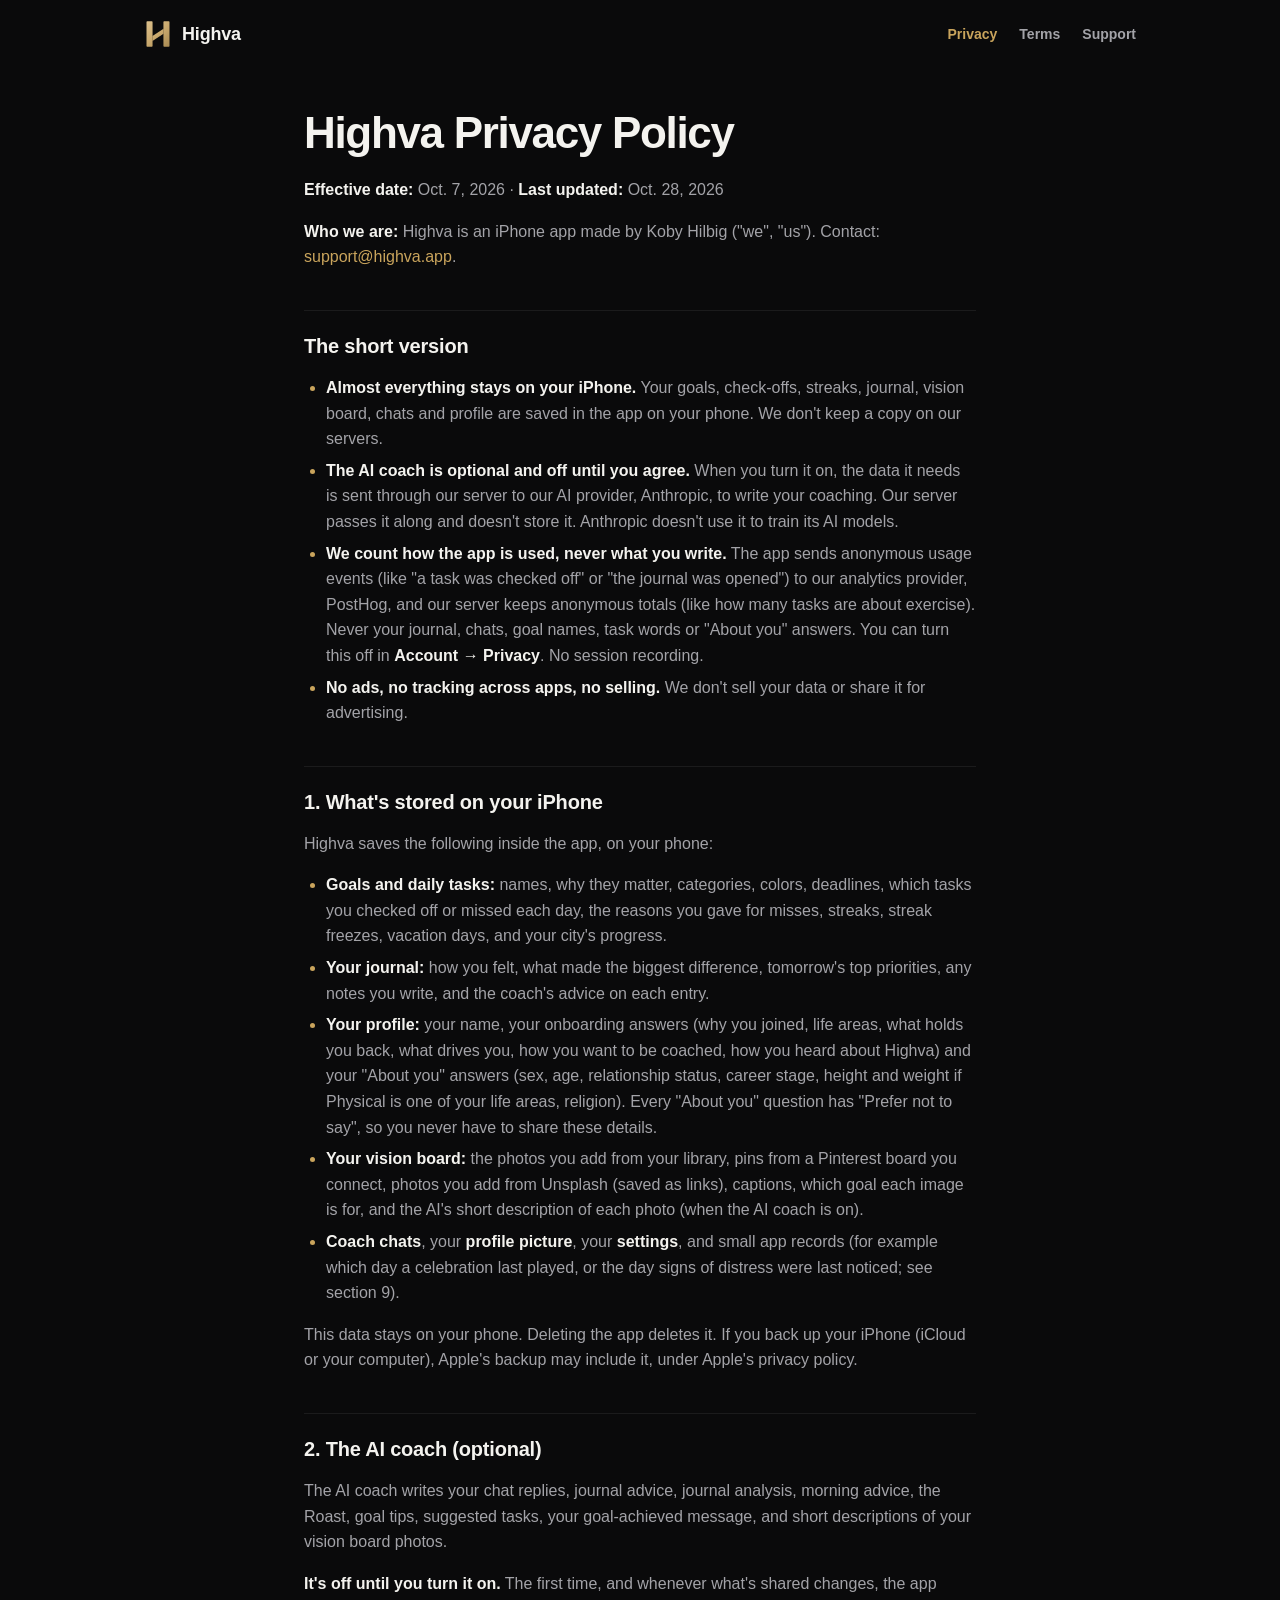
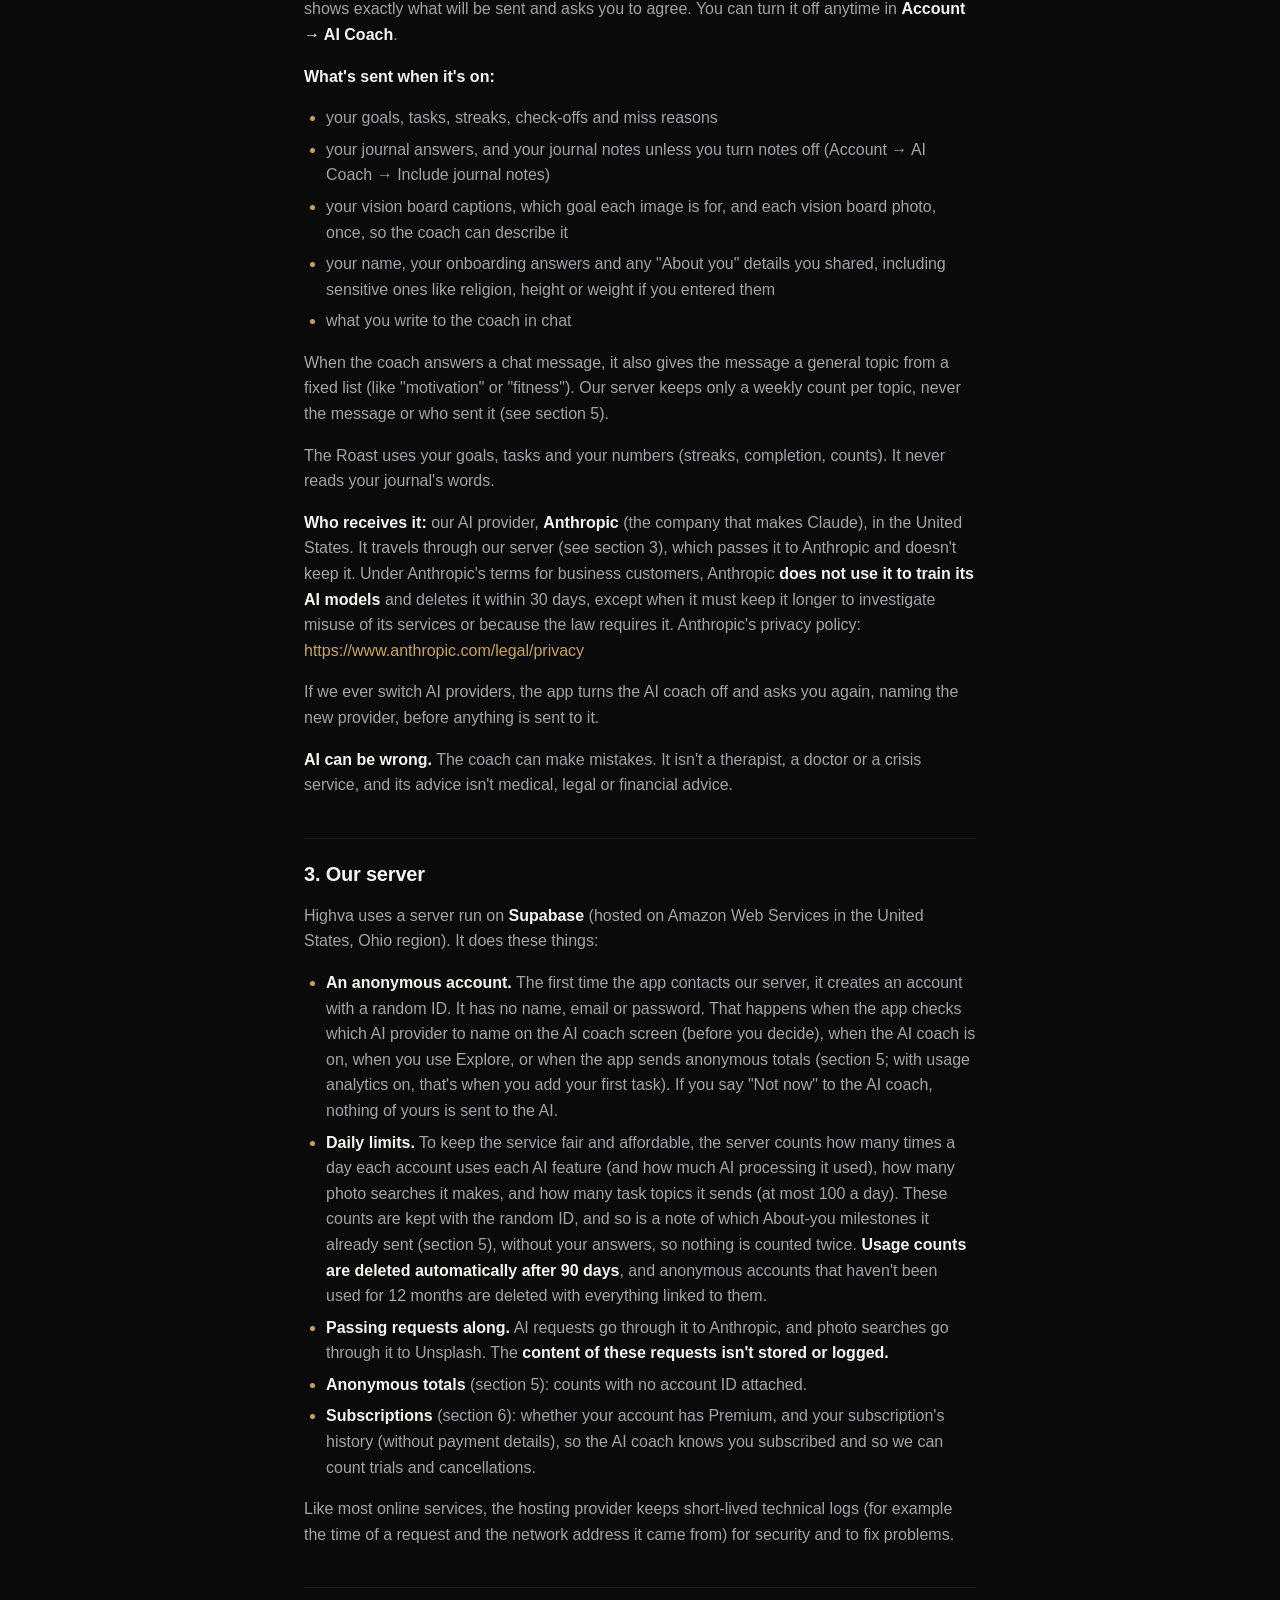
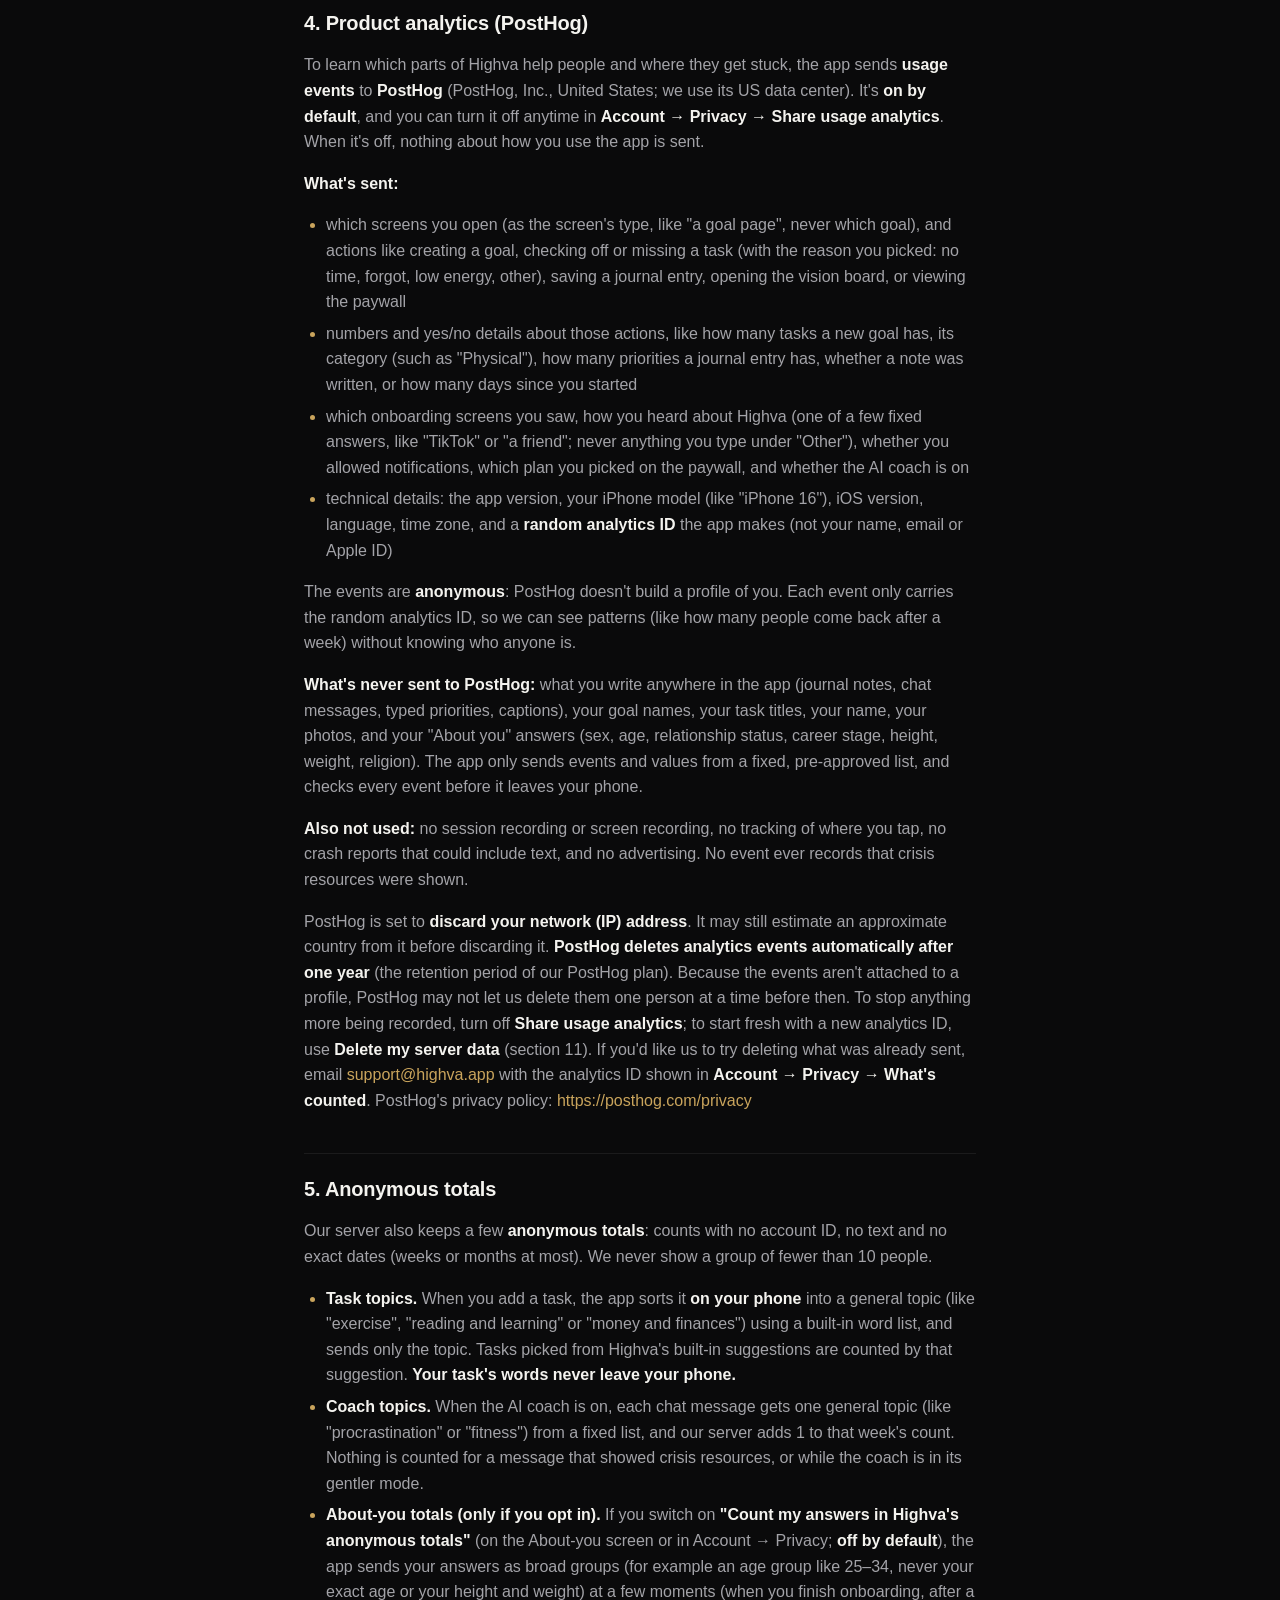
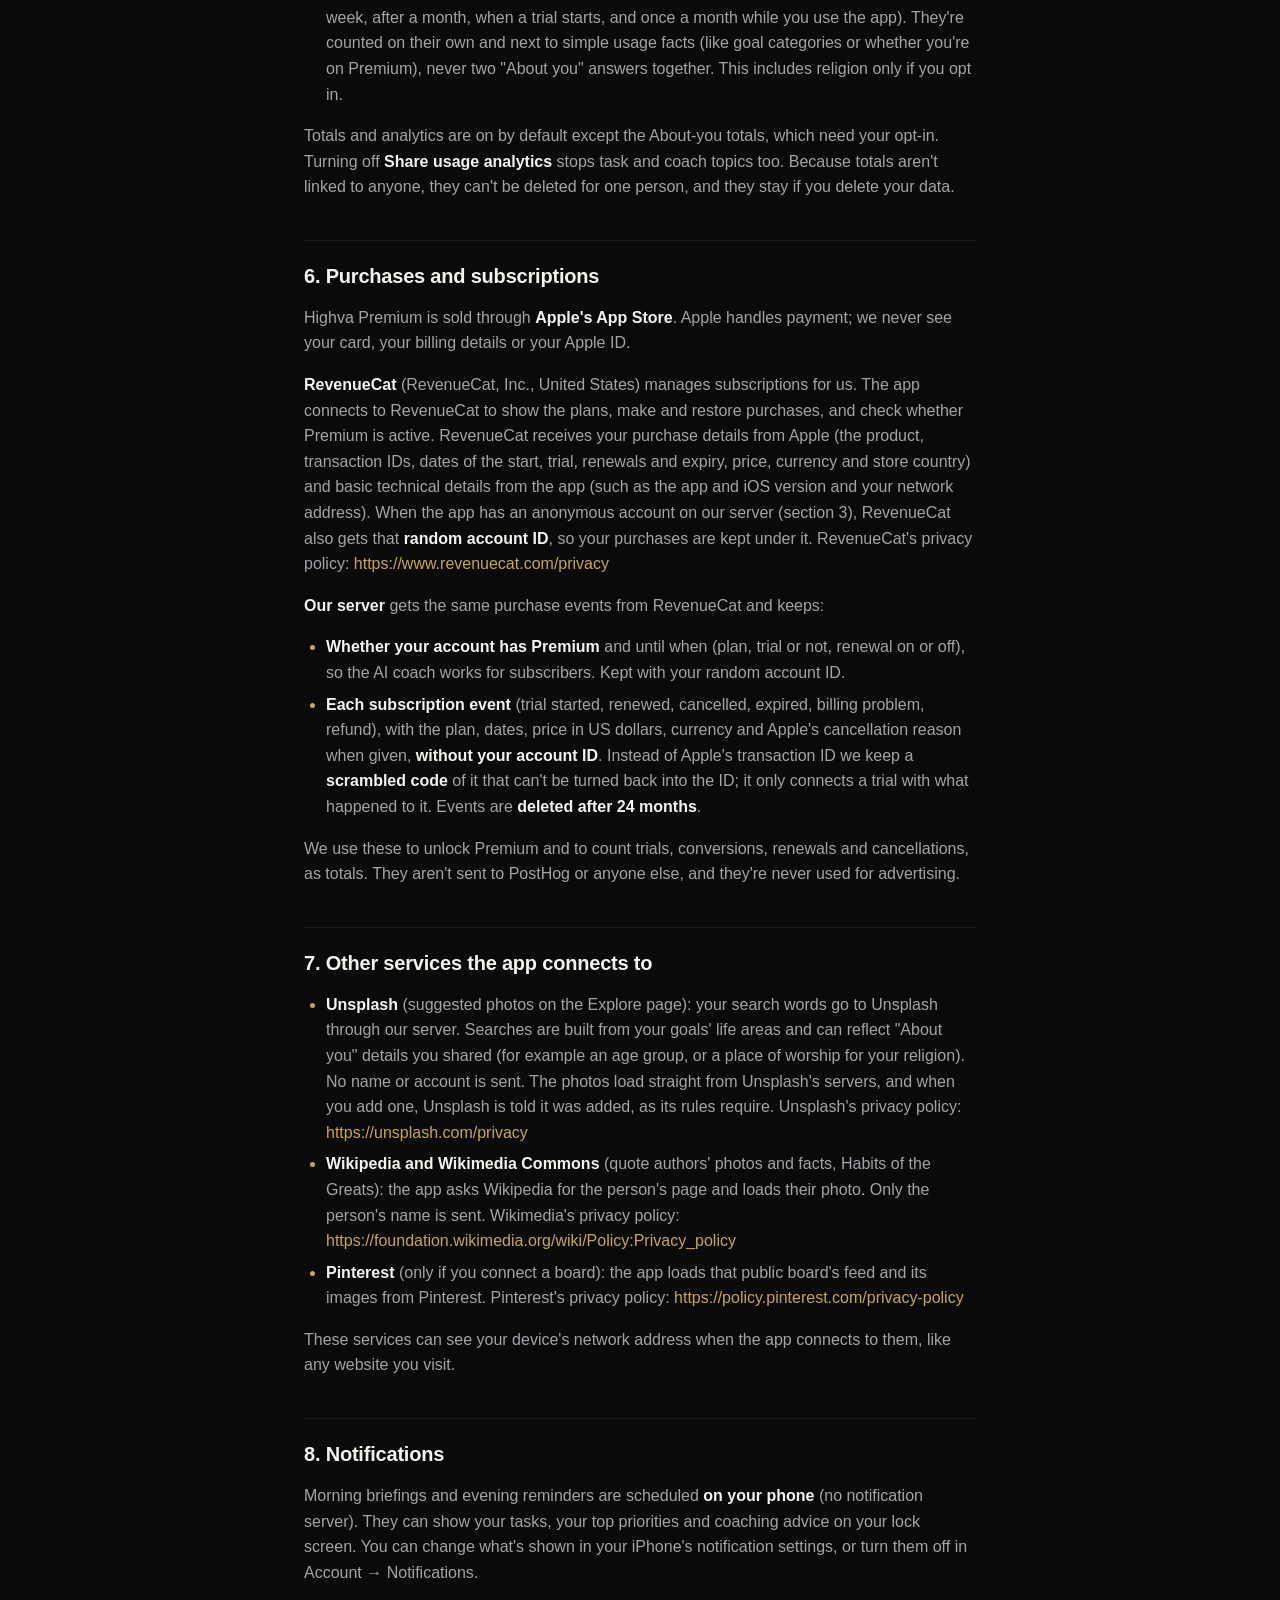
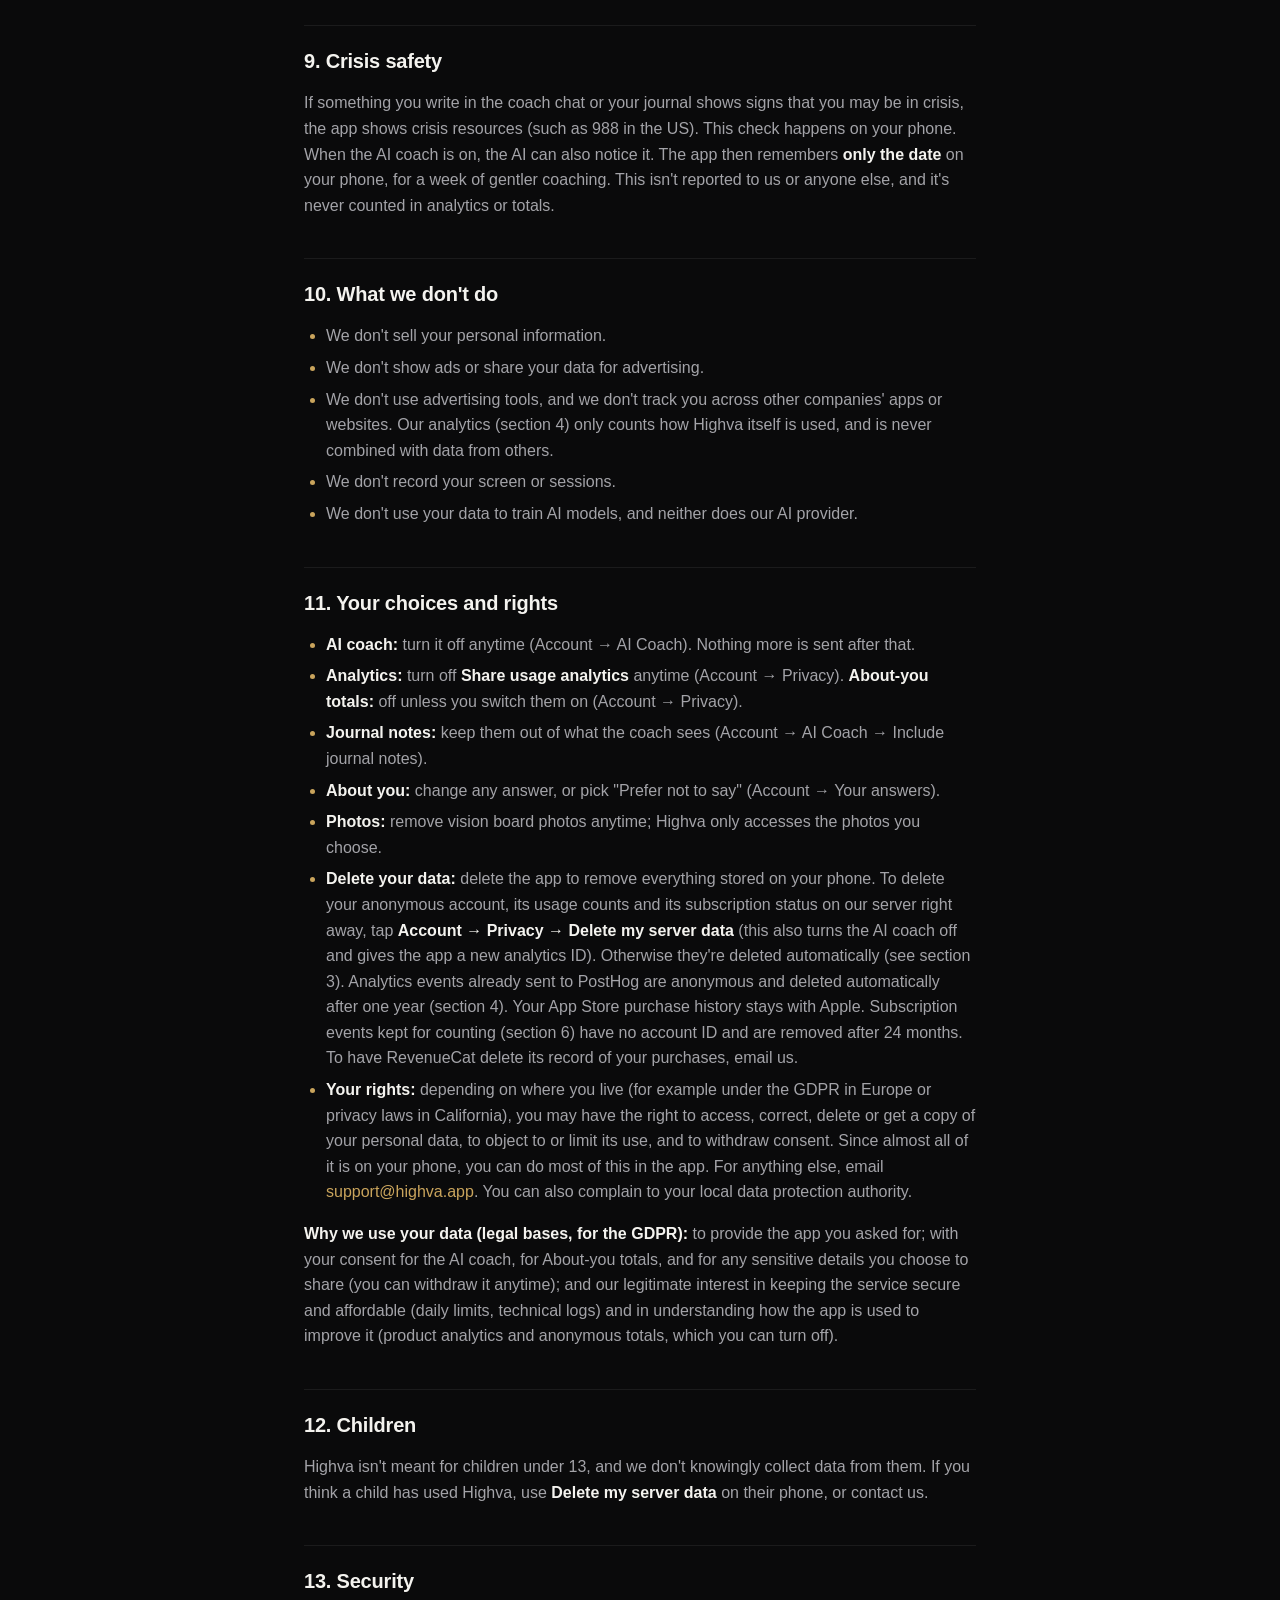
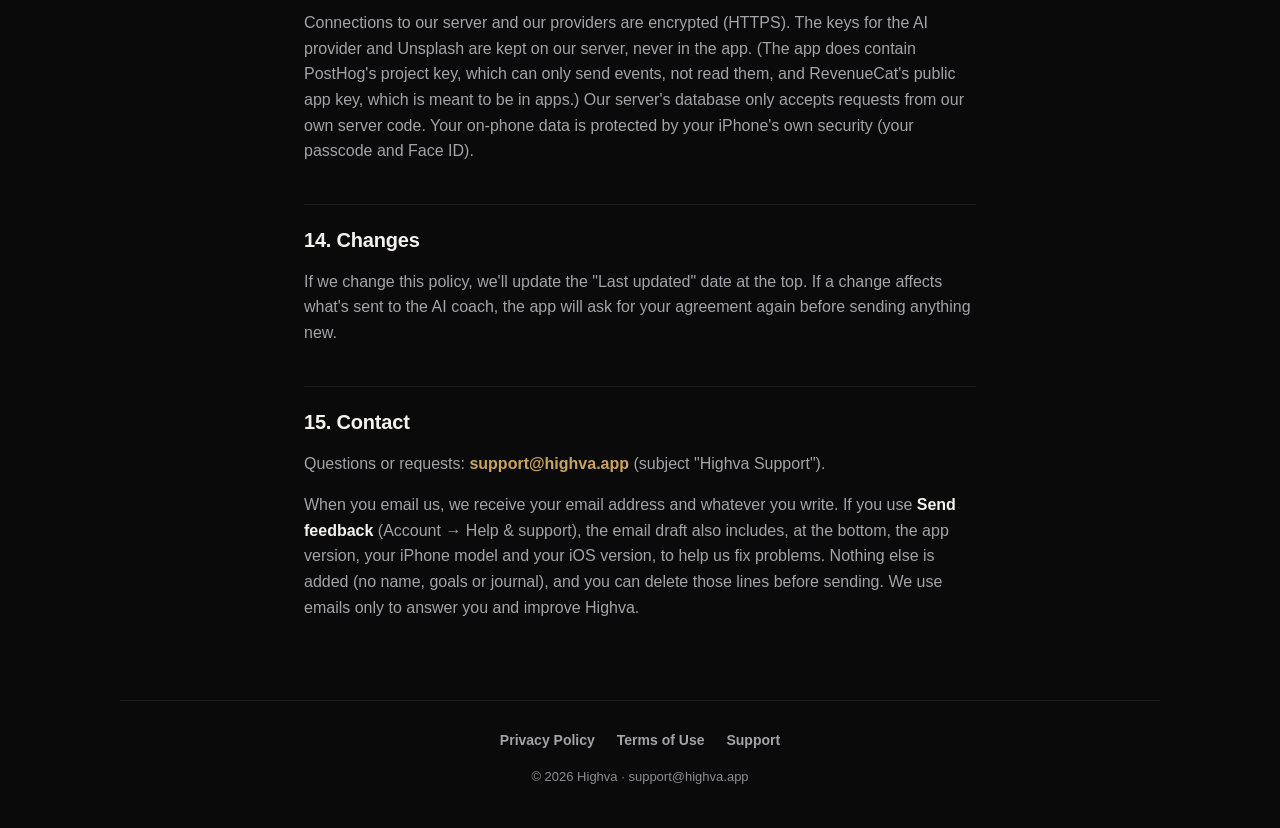
==== commit 60f7313e: "Privacy Policy: onboarding answers updated (5-year vision removed, how you heard about Highva added " ====
--- a/privacy/index.html
+++ b/privacy/index.html
@@ -22,7 +22,7 @@
 </header>
 <main class="doc">
 <h1>Highva Privacy Policy</h1>
-<p><strong>Effective date:</strong> Oct. 7, 2026 · <strong>Last updated:</strong> Oct. 14, 2026</p>
+<p><strong>Effective date:</strong> Oct. 7, 2026 · <strong>Last updated:</strong> Oct. 28, 2026</p>
 <p><strong>Who we are:</strong> Highva is an iPhone app made by Koby Hilbig ("we", "us"). Contact: <a href="mailto:support@highva.app">support@highva.app</a>.</p>
 <h2>The short version</h2>
 <ul>
@@ -36,7 +36,7 @@
 <ul>
   <li><strong>Goals and daily tasks:</strong> names, why they matter, categories, colors, deadlines, which tasks you checked off or missed each day, the reasons you gave for misses, streaks, streak freezes, vacation days, and your city's progress.</li>
   <li><strong>Your journal:</strong> how you felt, what made the biggest difference, tomorrow's top priorities, any notes you write, and the coach's advice on each entry.</li>
-  <li><strong>Your profile:</strong> your name, your onboarding answers (why you joined, life areas, your 5-year vision, what holds you back, what drives you, how you want to be coached) and your "About you" answers (sex, age, relationship status, career stage, height and weight if Physical is one of your life areas, religion). Every "About you" question has "Prefer not to say", so you never have to share these details.</li>
+  <li><strong>Your profile:</strong> your name, your onboarding answers (why you joined, life areas, what holds you back, what drives you, how you want to be coached, how you heard about Highva) and your "About you" answers (sex, age, relationship status, career stage, height and weight if Physical is one of your life areas, religion). Every "About you" question has "Prefer not to say", so you never have to share these details.</li>
   <li><strong>Your vision board:</strong> the photos you add from your library, pins from a Pinterest board you connect, photos you add from Unsplash (saved as links), captions, which goal each image is for, and the AI's short description of each photo (when the AI coach is on).</li>
   <li><strong>Coach chats</strong>, your <strong>profile picture</strong>, your <strong>settings</strong>, and small app records (for example which day a celebration last played, or the day signs of distress were last noticed; see section 9).</li>
 </ul>
@@ -73,7 +73,7 @@
 <ul>
   <li>which screens you open (as the screen's type, like "a goal page", never which goal), and actions like creating a goal, checking off or missing a task (with the reason you picked: no time, forgot, low energy, other), saving a journal entry, opening the vision board, or viewing the paywall</li>
   <li>numbers and yes/no details about those actions, like how many tasks a new goal has, its category (such as "Physical"), how many priorities a journal entry has, whether a note was written, or how many days since you started</li>
-  <li>which onboarding screens you saw, whether you allowed notifications, which plan you picked on the paywall, and whether the AI coach is on</li>
+  <li>which onboarding screens you saw, how you heard about Highva (one of a few fixed answers, like "TikTok" or "a friend"; never anything you type under "Other"), whether you allowed notifications, which plan you picked on the paywall, and whether the AI coach is on</li>
   <li>technical details: the app version, your iPhone model (like "iPhone 16"), iOS version, language, time zone, and a <strong>random analytics ID</strong> the app makes (not your name, email or Apple ID)</li>
 </ul>
 <p>The events are <strong>anonymous</strong>: PostHog doesn't build a profile of you. Each event only carries the random analytics ID, so we can see patterns (like how many people come back after a week) without knowing who anyone is.</p>
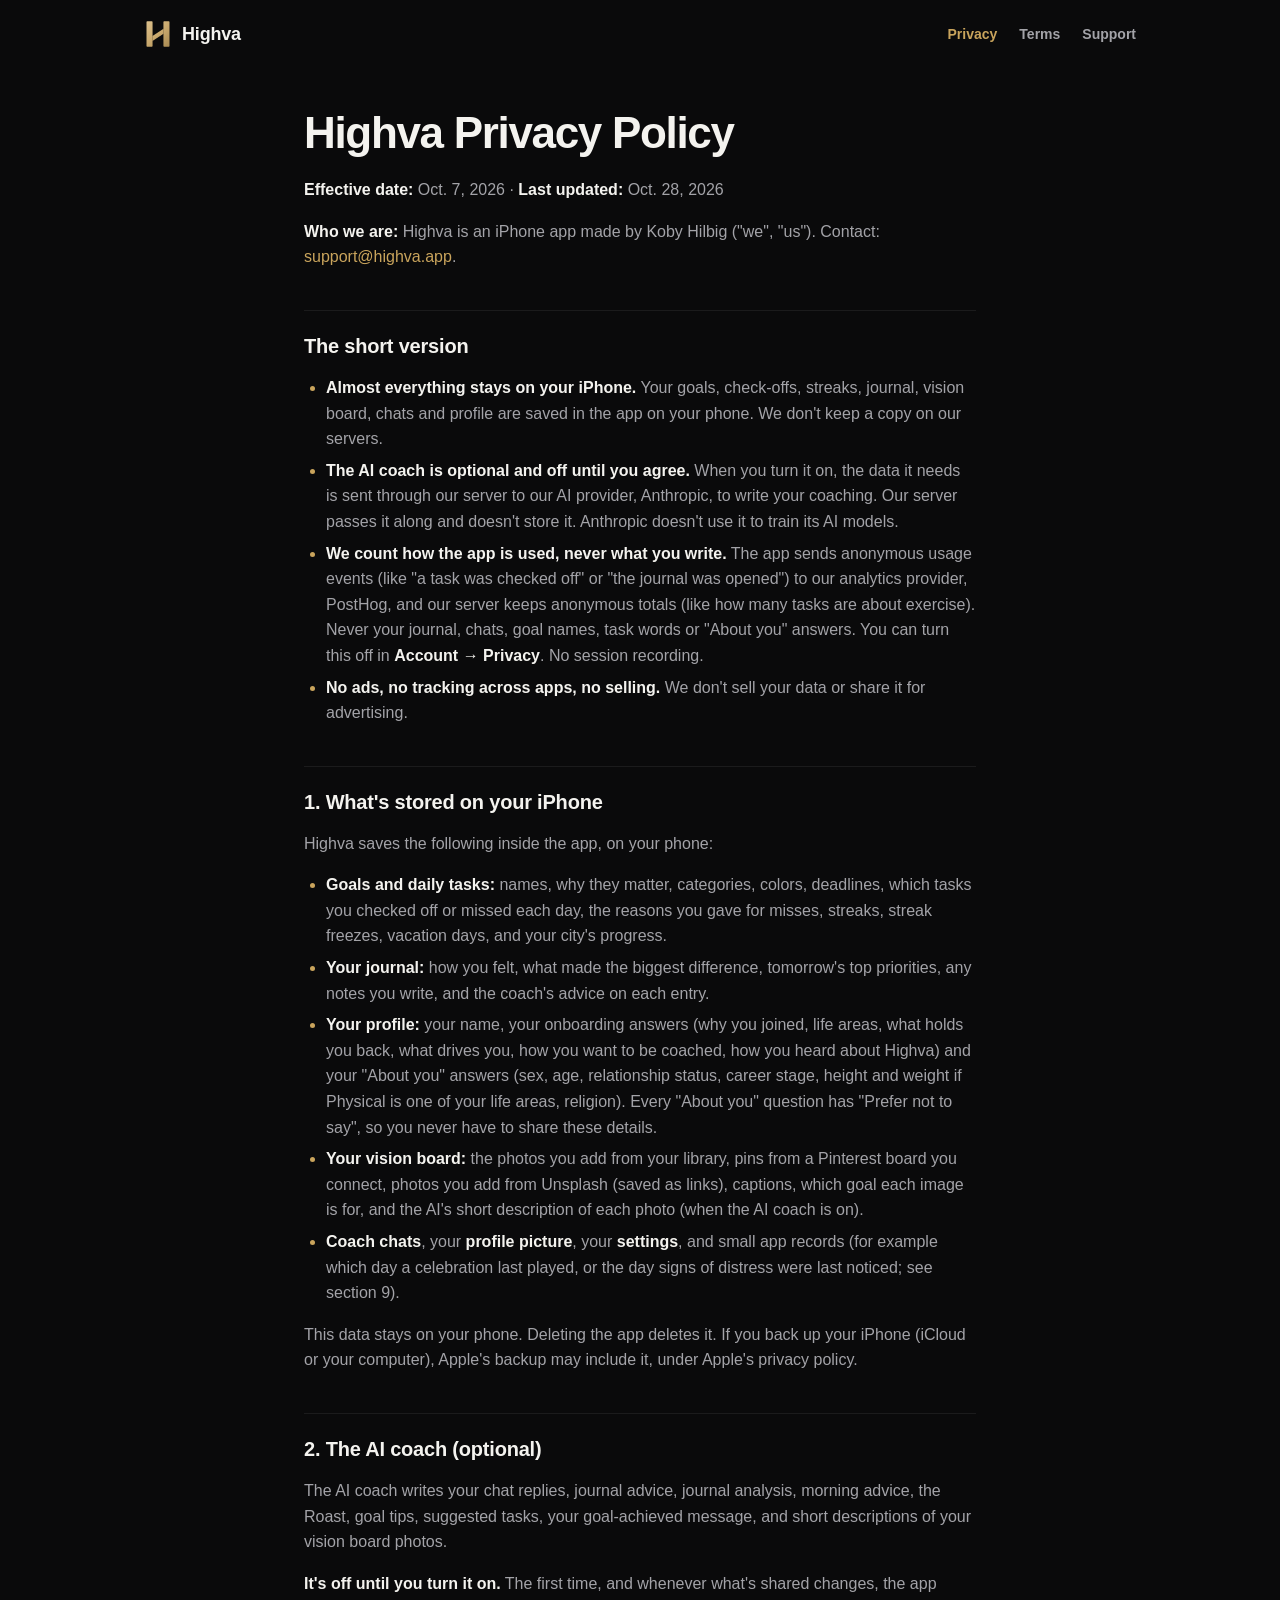
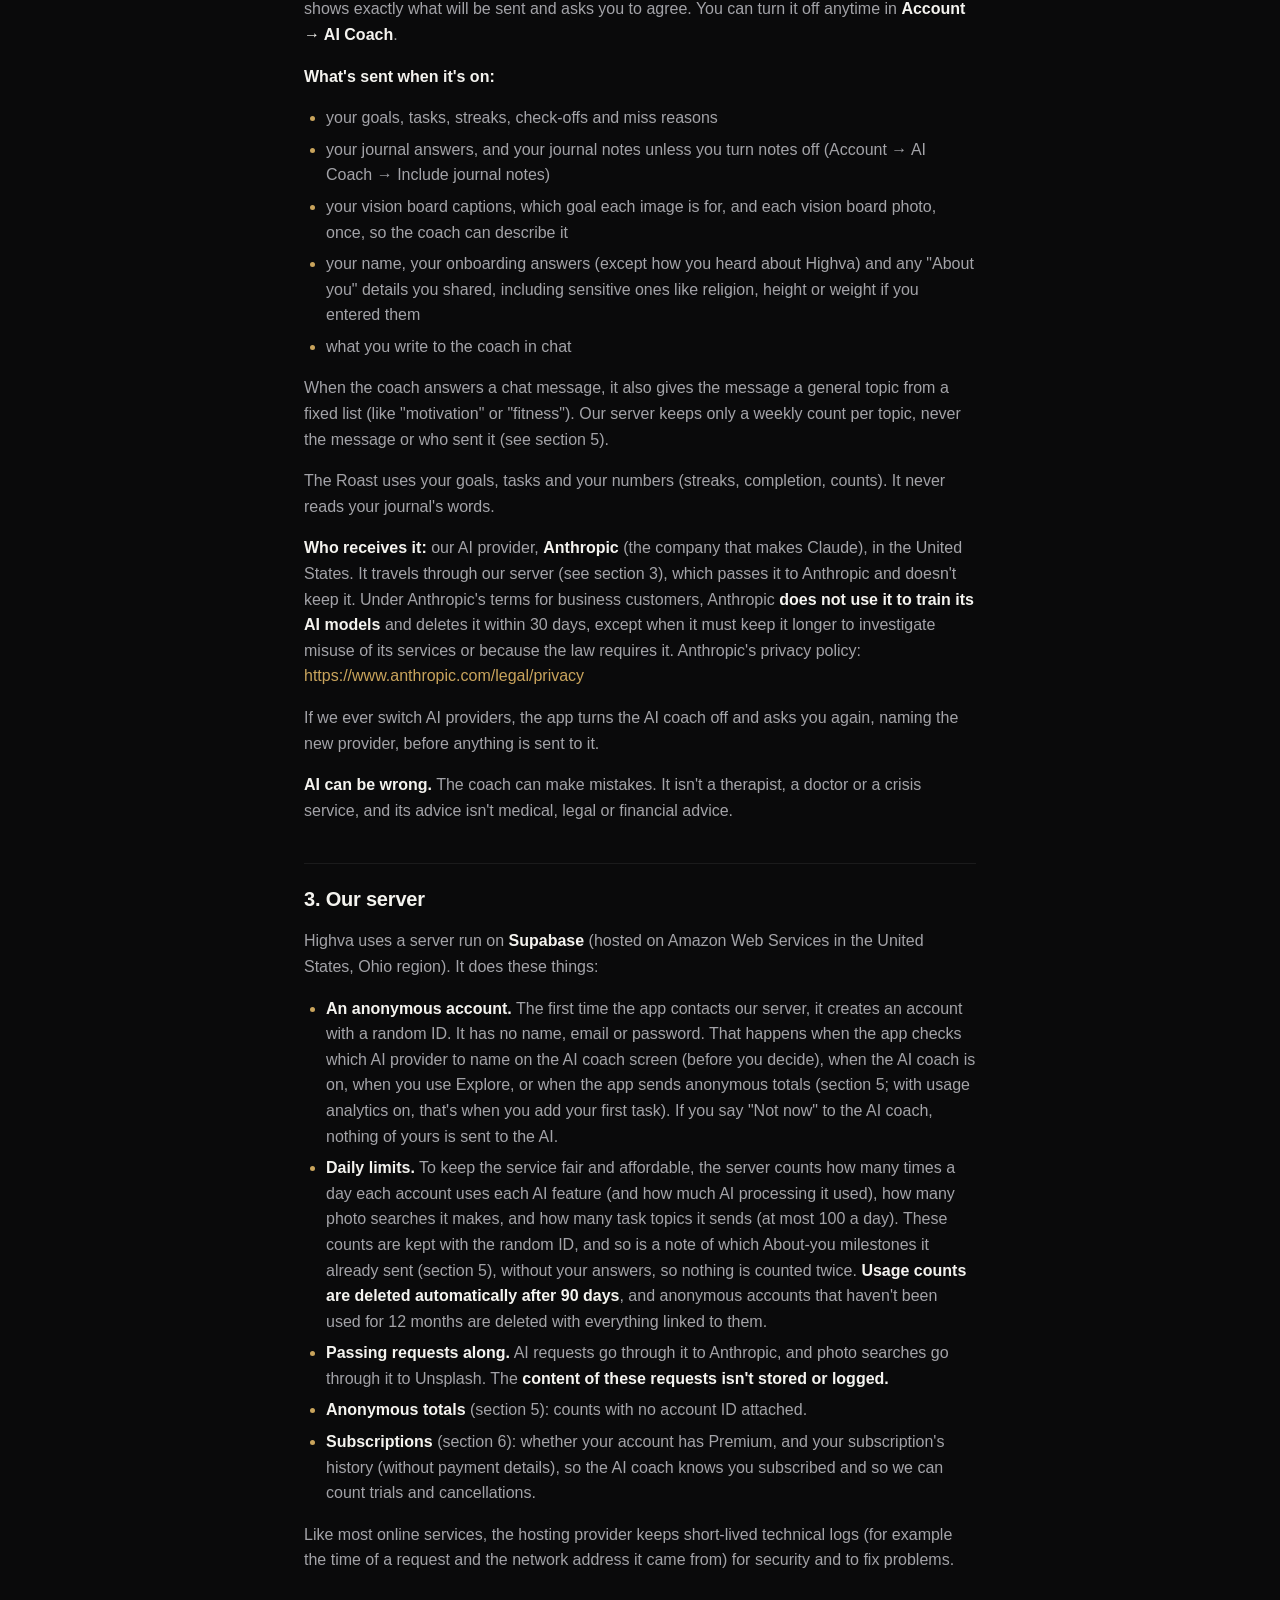
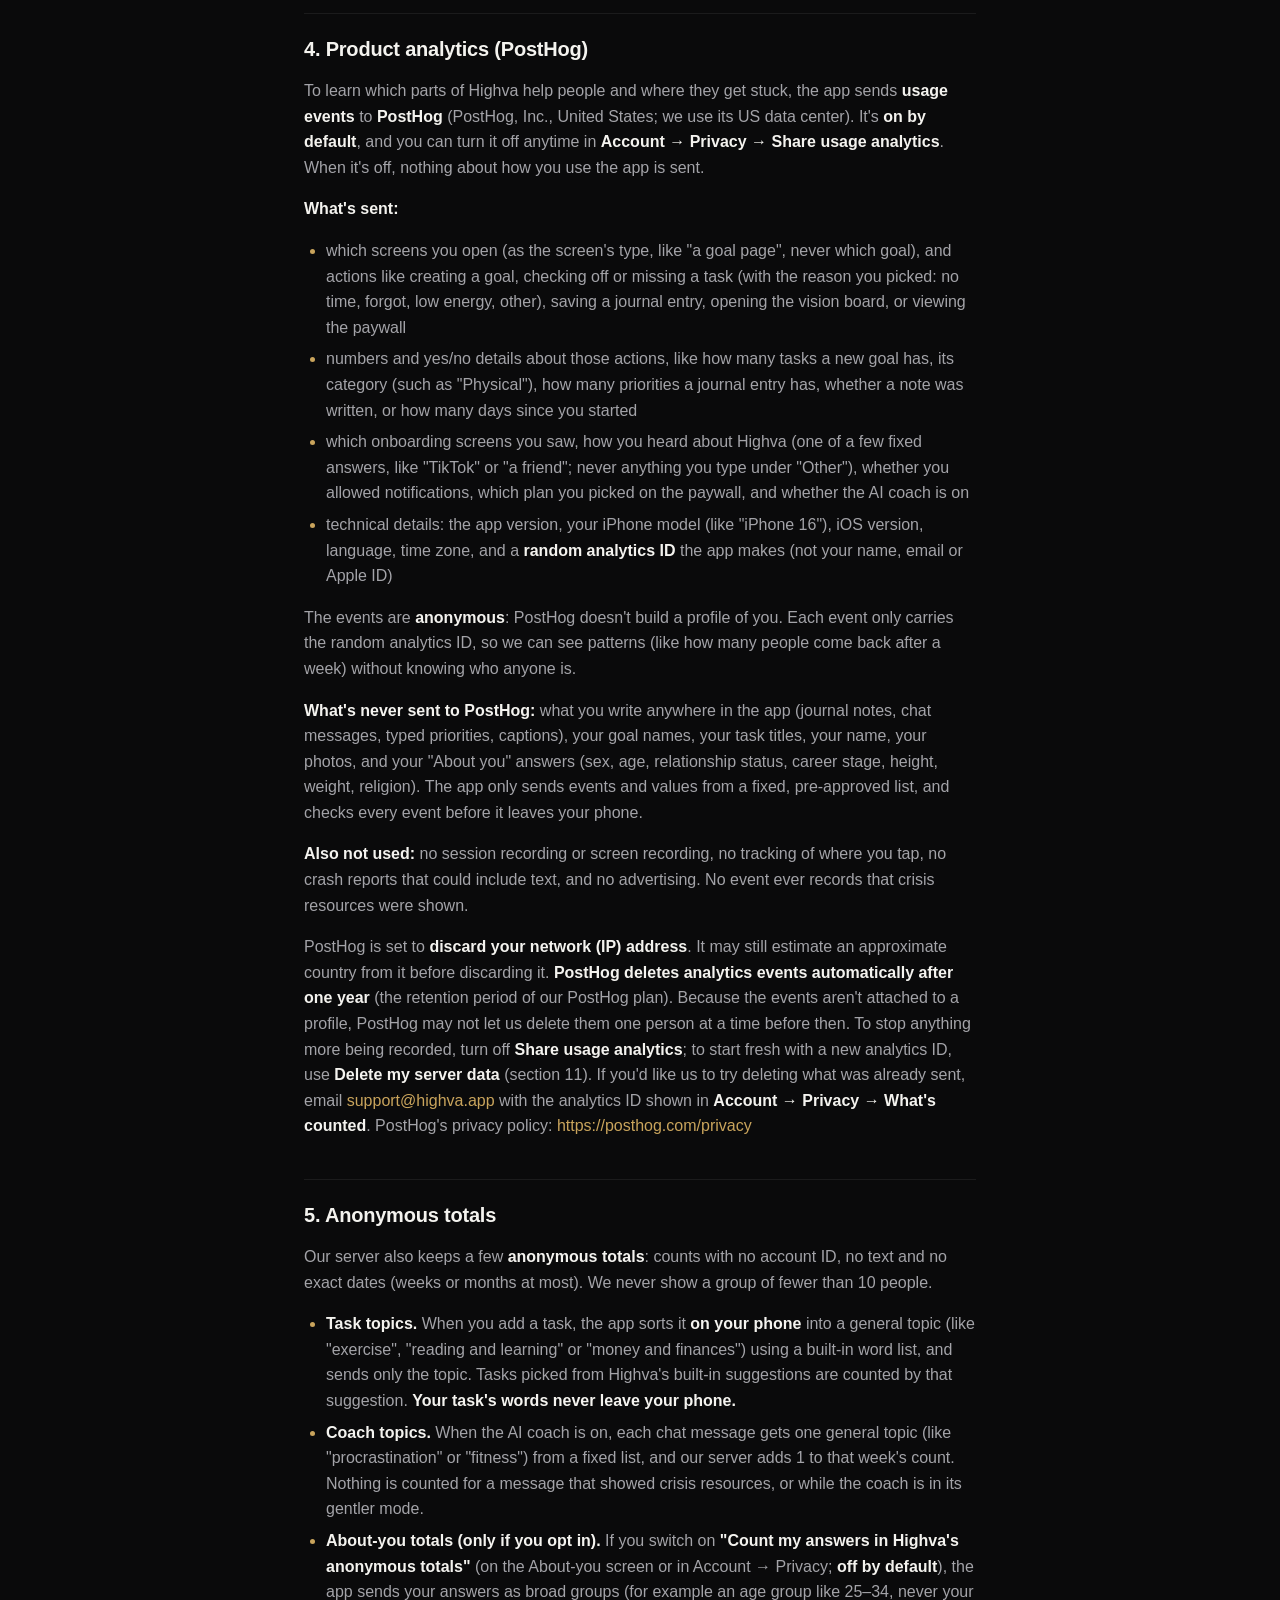
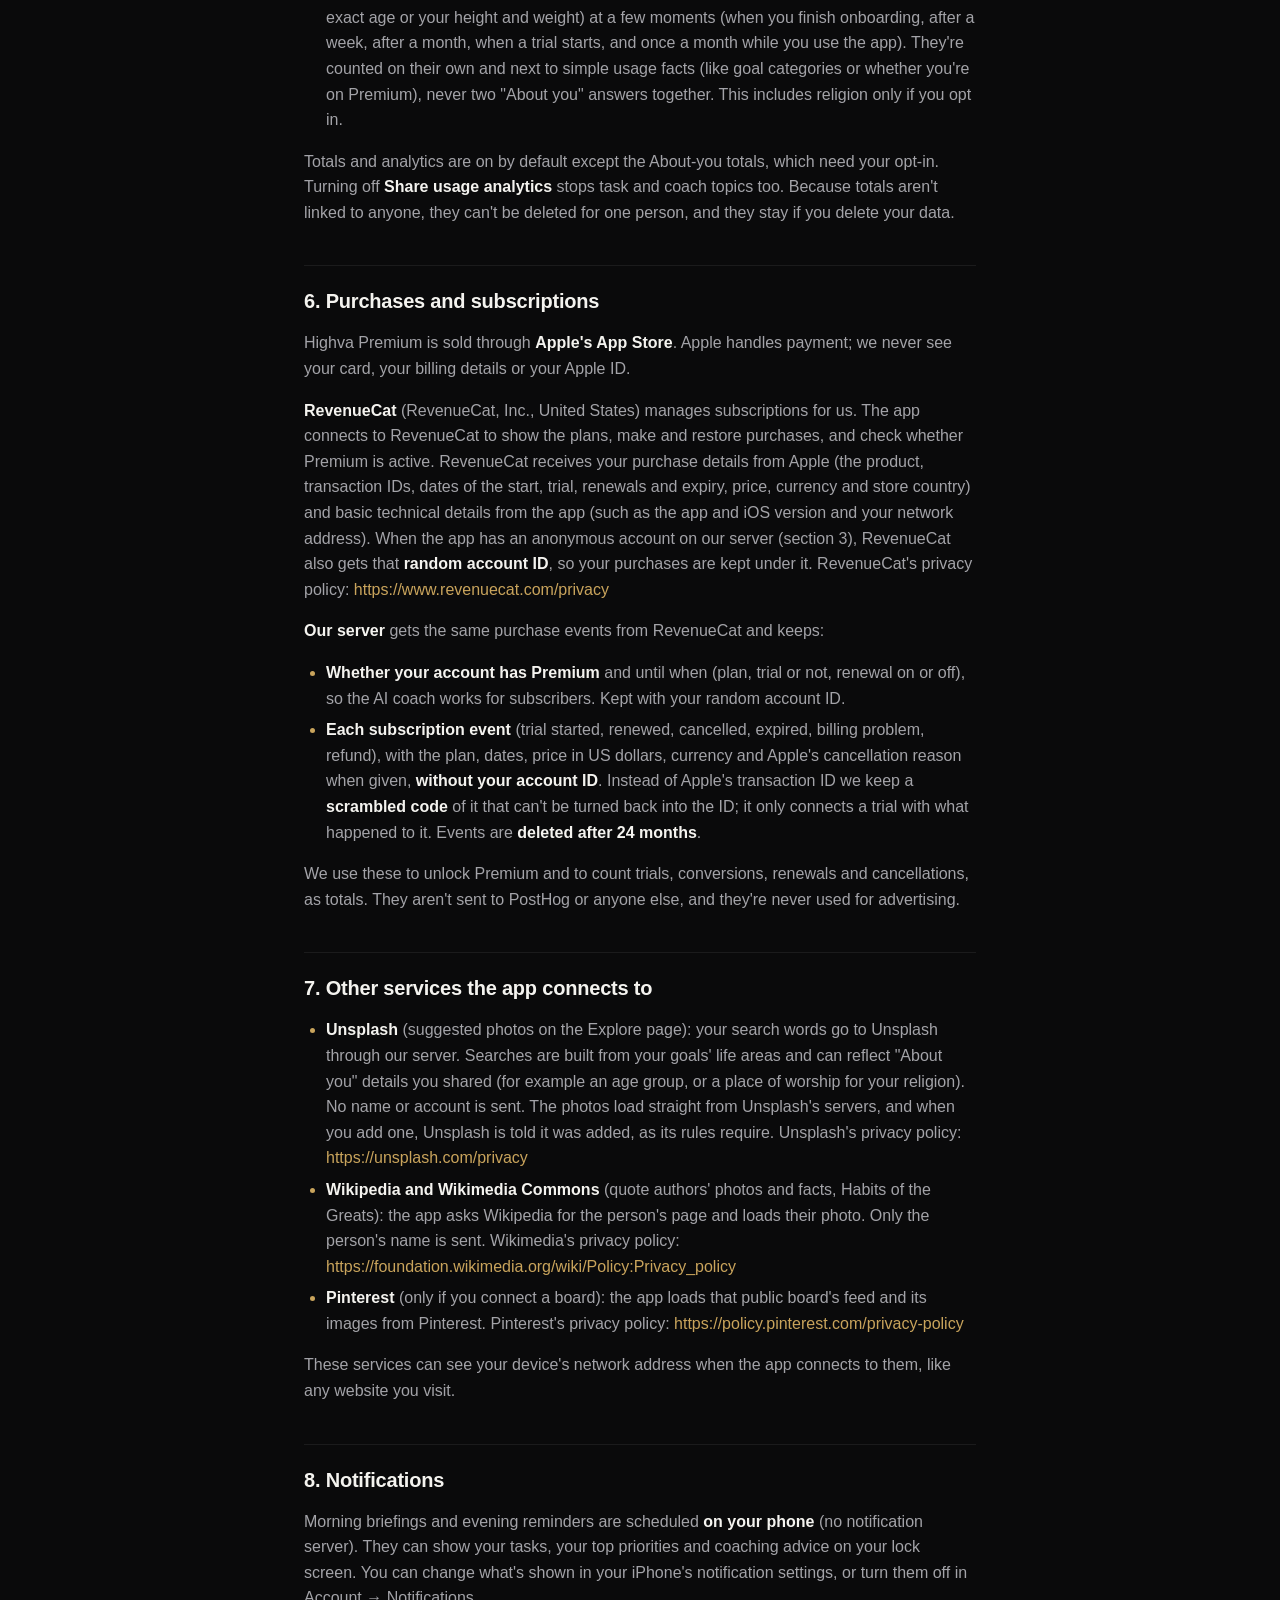
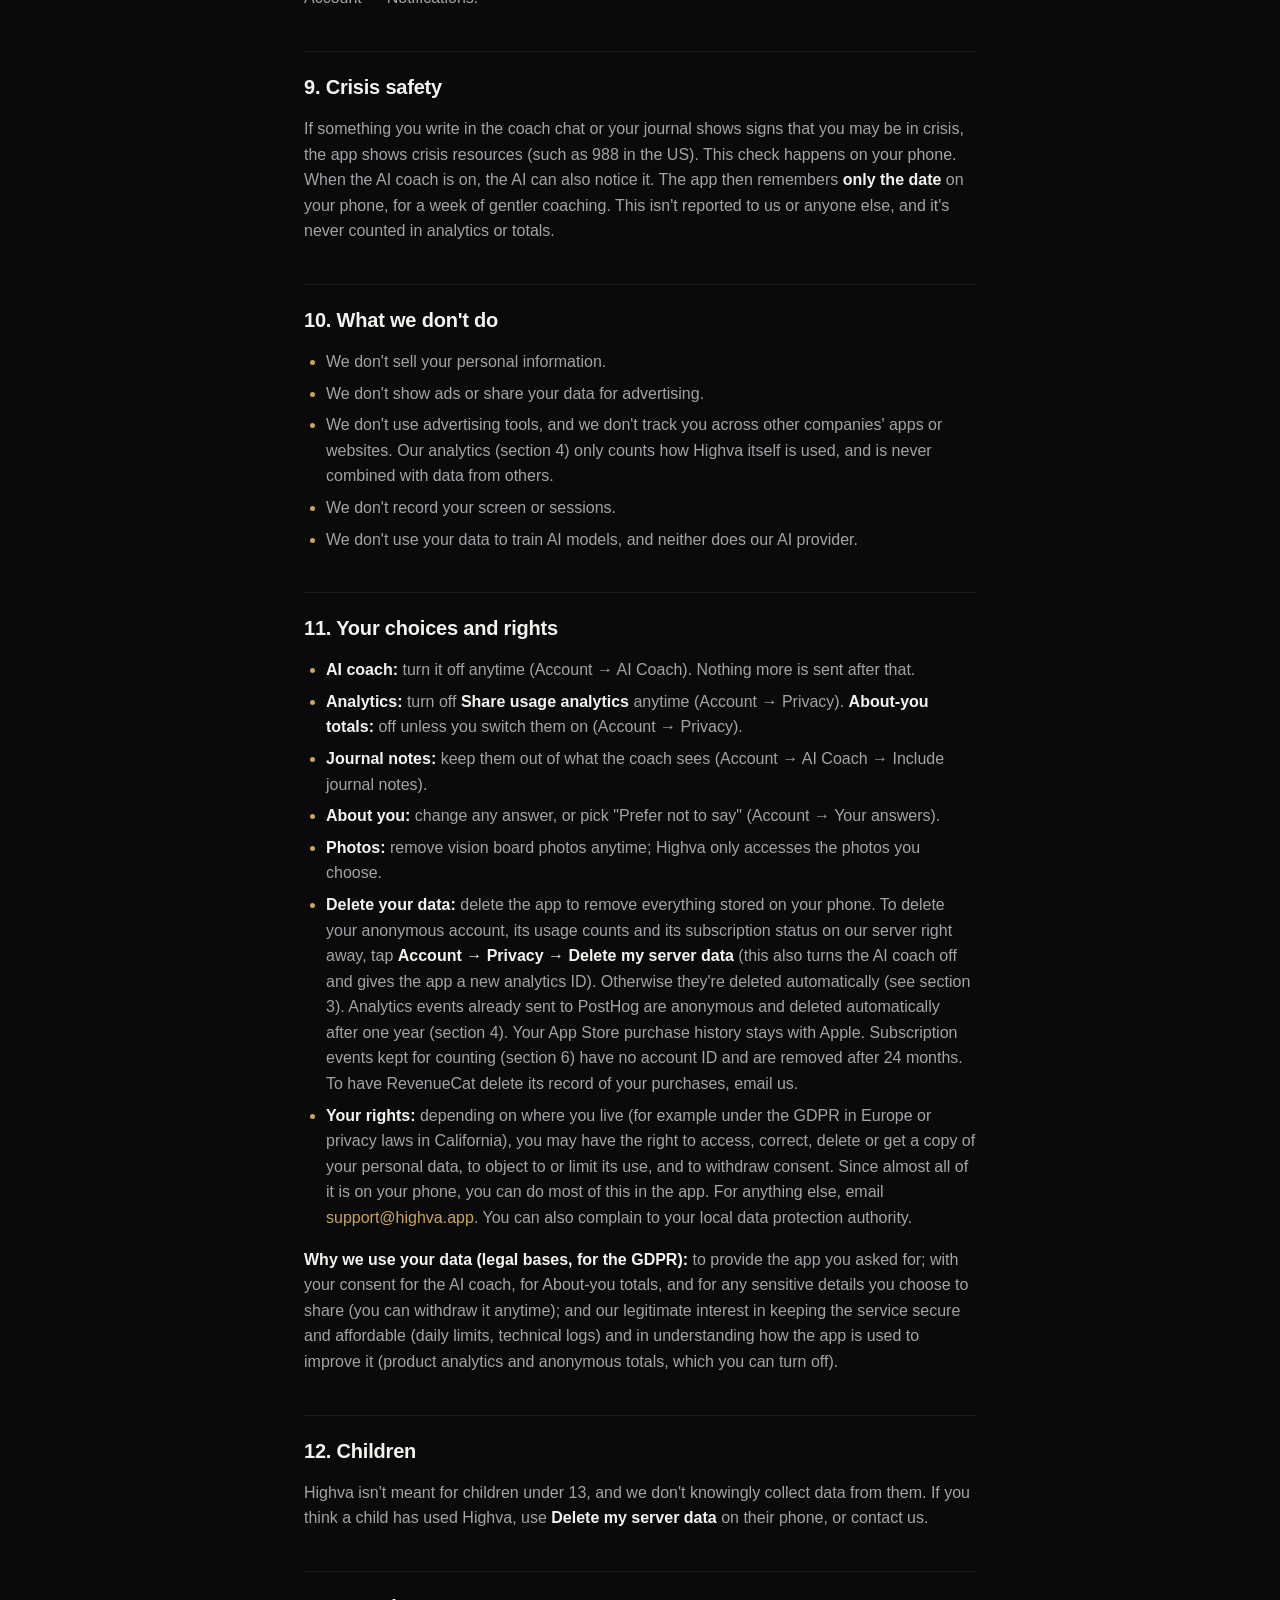
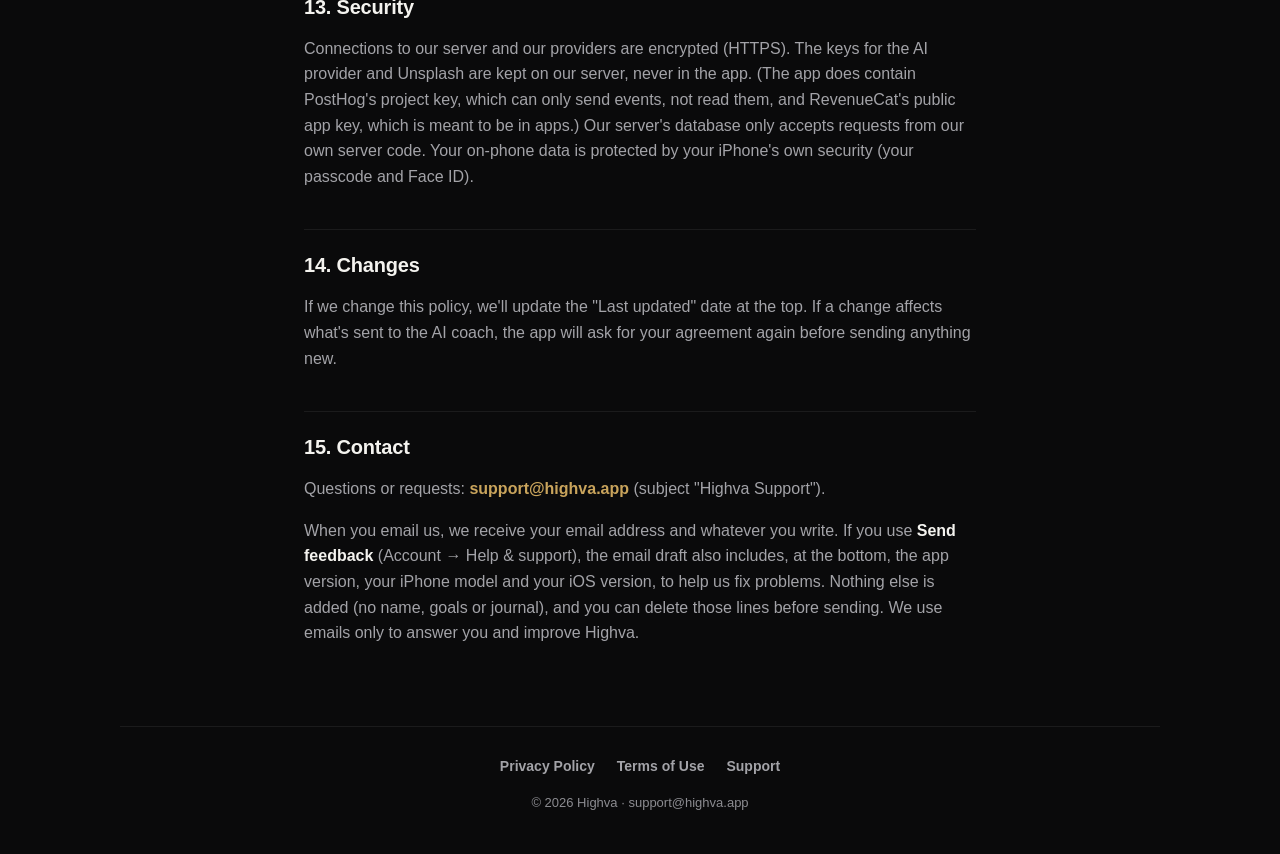
==== commit 187af42e: "Privacy Policy: how you heard about Highva isn't sent to the AI coach" ====
--- a/privacy/index.html
+++ b/privacy/index.html
@@ -49,7 +49,7 @@
   <li>your goals, tasks, streaks, check-offs and miss reasons</li>
   <li>your journal answers, and your journal notes unless you turn notes off (Account → AI Coach → Include journal notes)</li>
   <li>your vision board captions, which goal each image is for, and each vision board photo, once, so the coach can describe it</li>
-  <li>your name, your onboarding answers and any "About you" details you shared, including sensitive ones like religion, height or weight if you entered them</li>
+  <li>your name, your onboarding answers (except how you heard about Highva) and any "About you" details you shared, including sensitive ones like religion, height or weight if you entered them</li>
   <li>what you write to the coach in chat</li>
 </ul>
 <p>When the coach answers a chat message, it also gives the message a general topic from a fixed list (like "motivation" or "fitness"). Our server keeps only a weekly count per topic, never the message or who sent it (see section 5).</p>
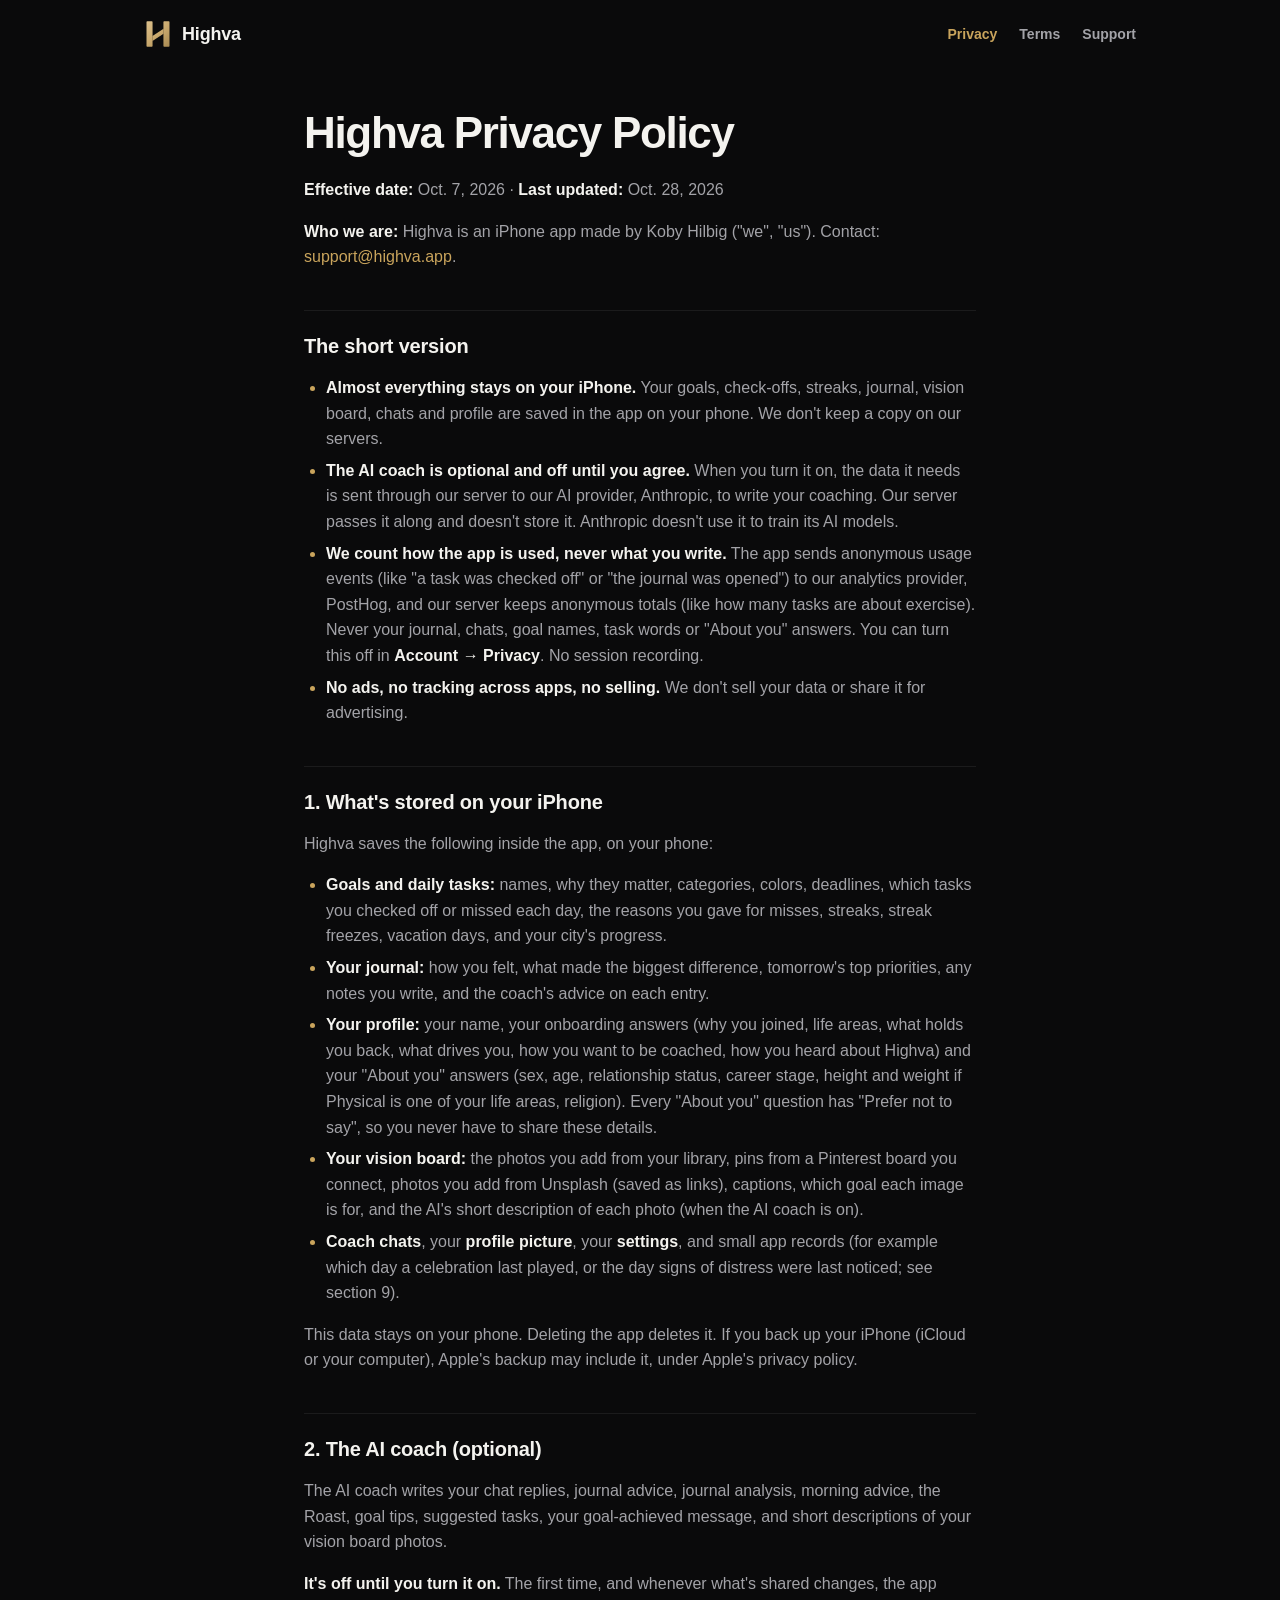
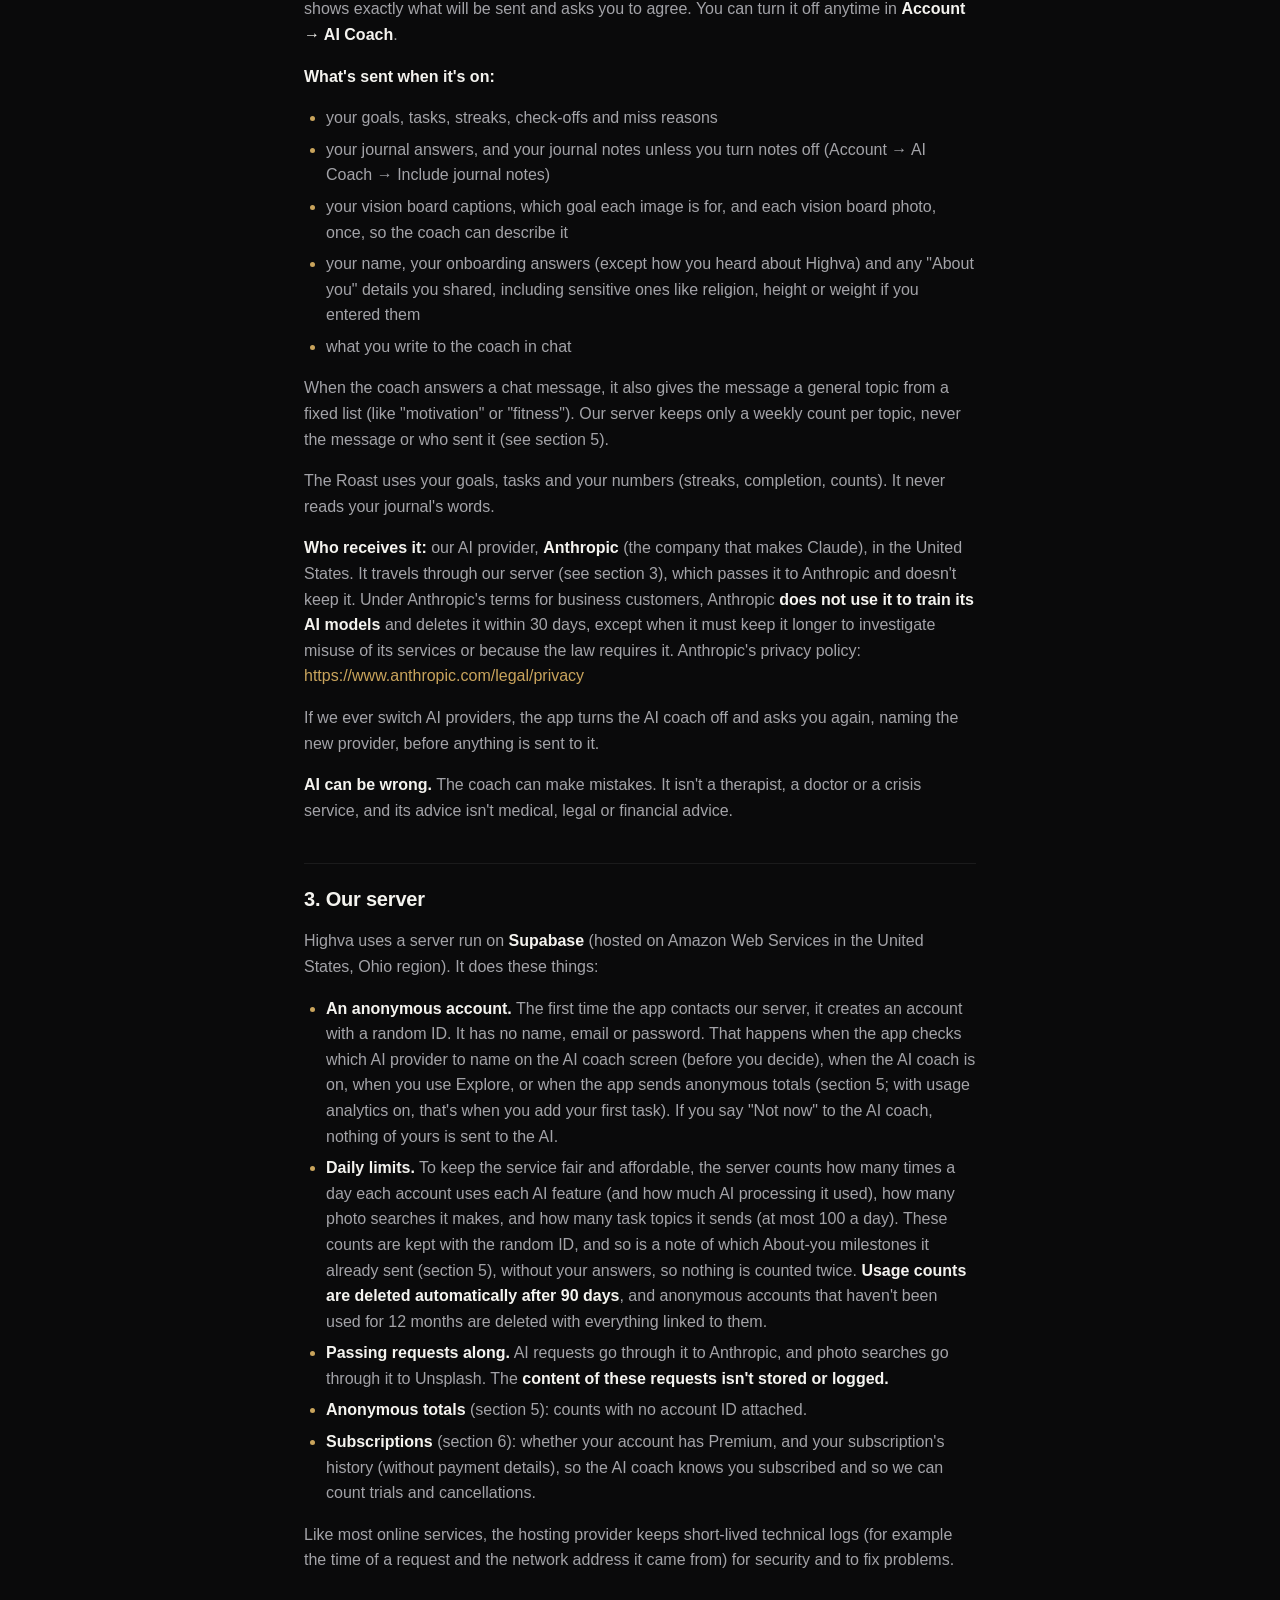
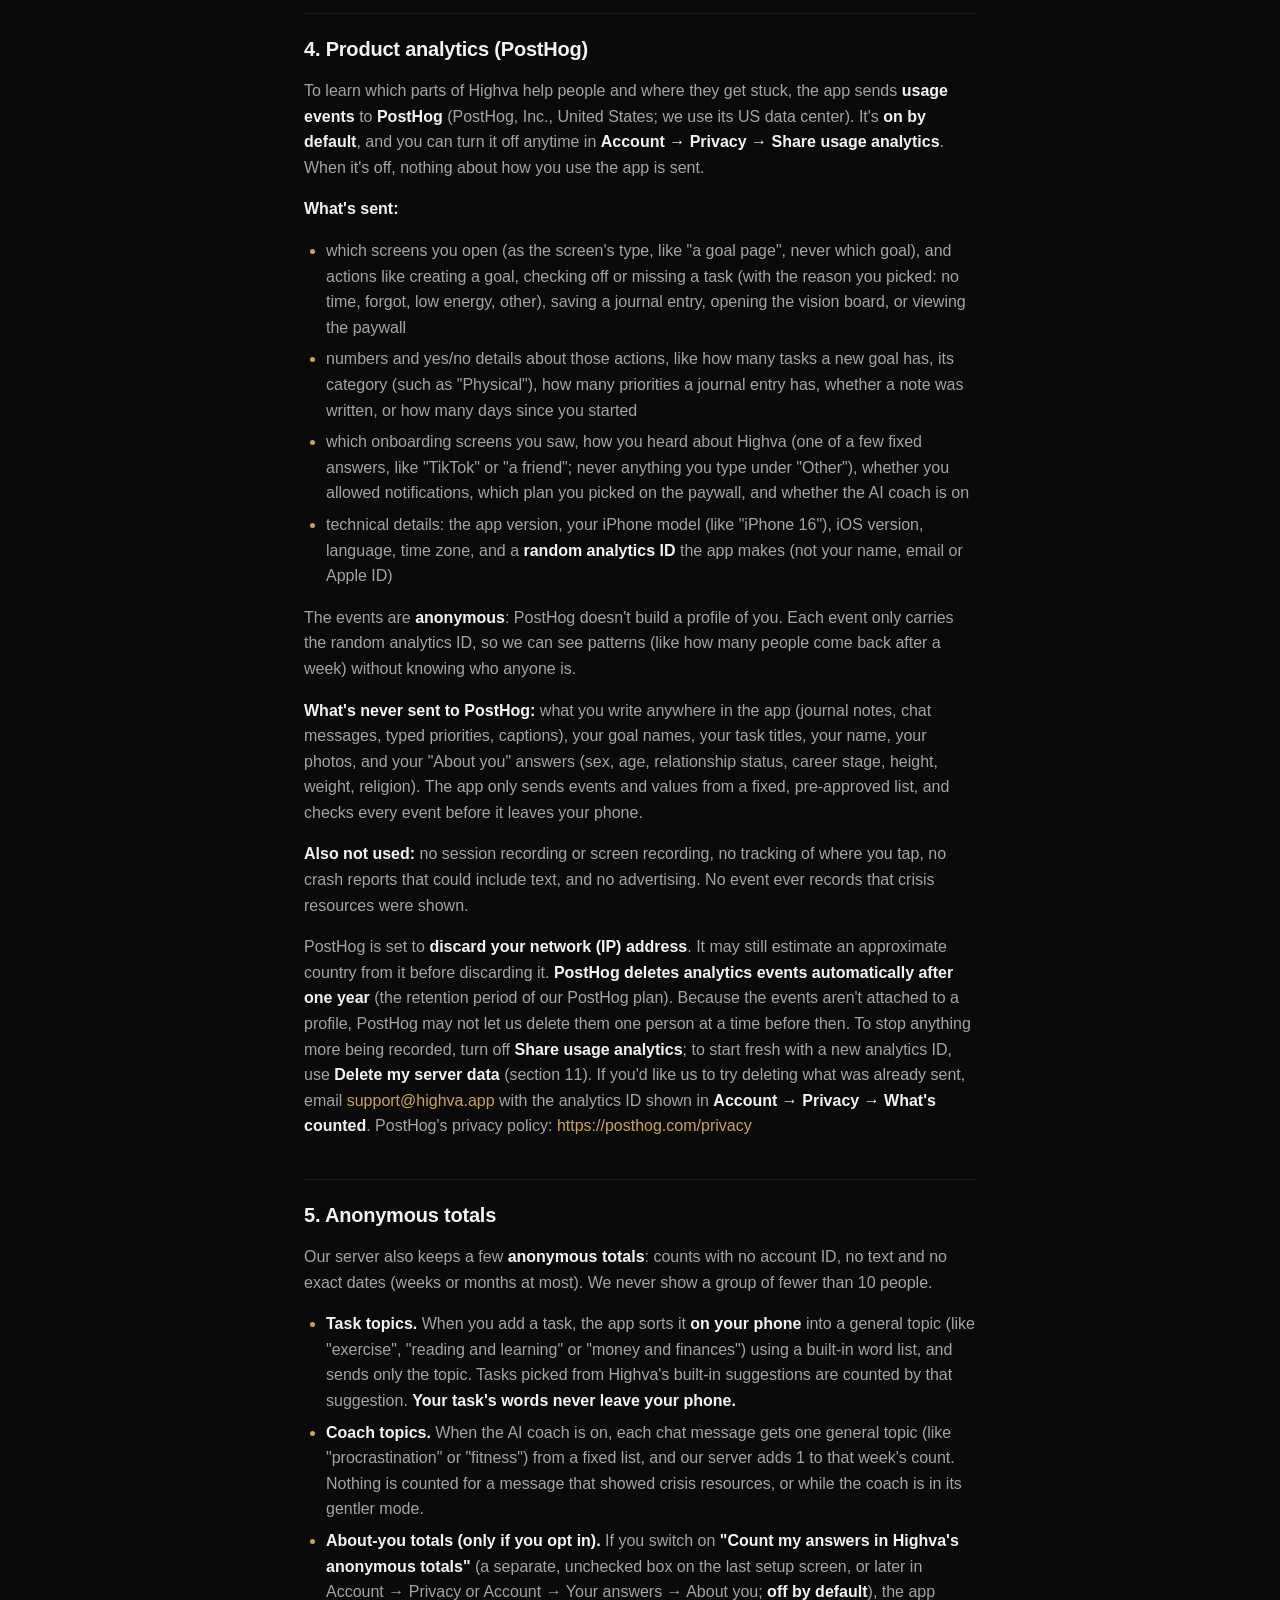
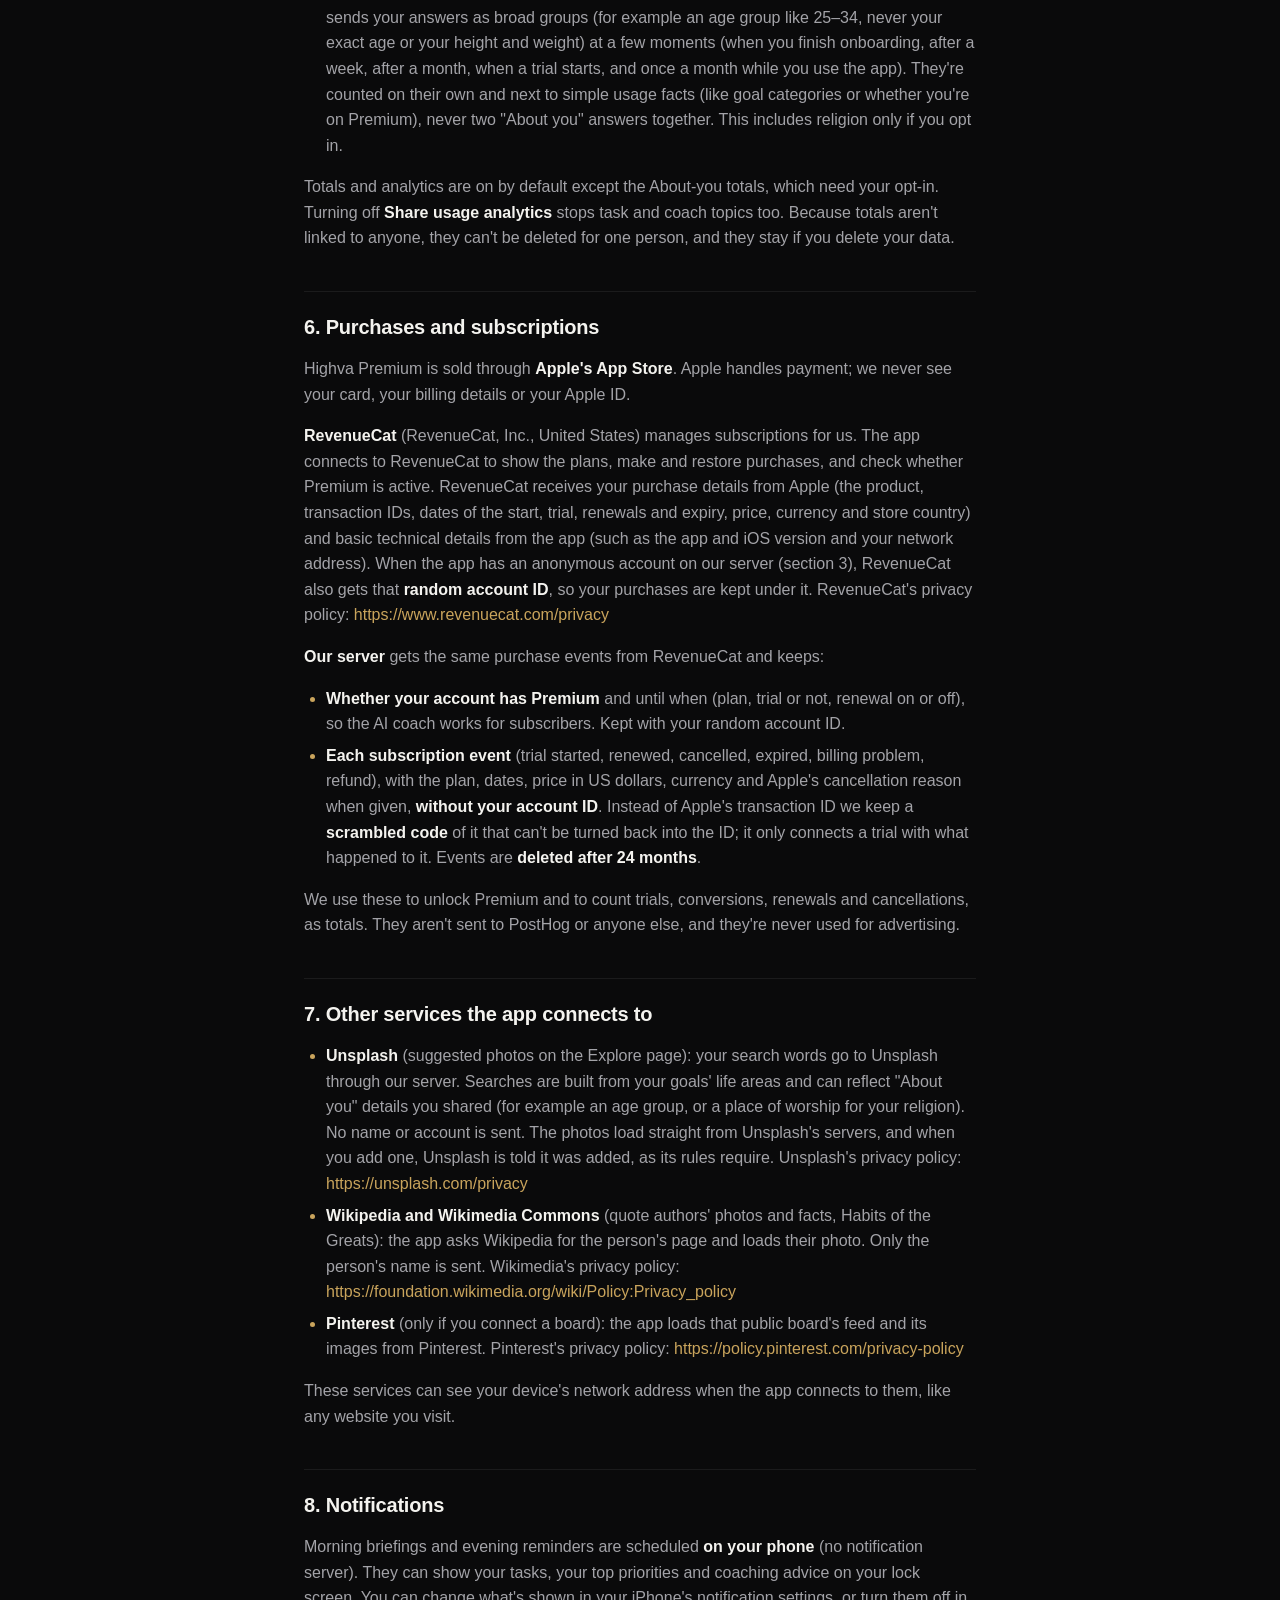
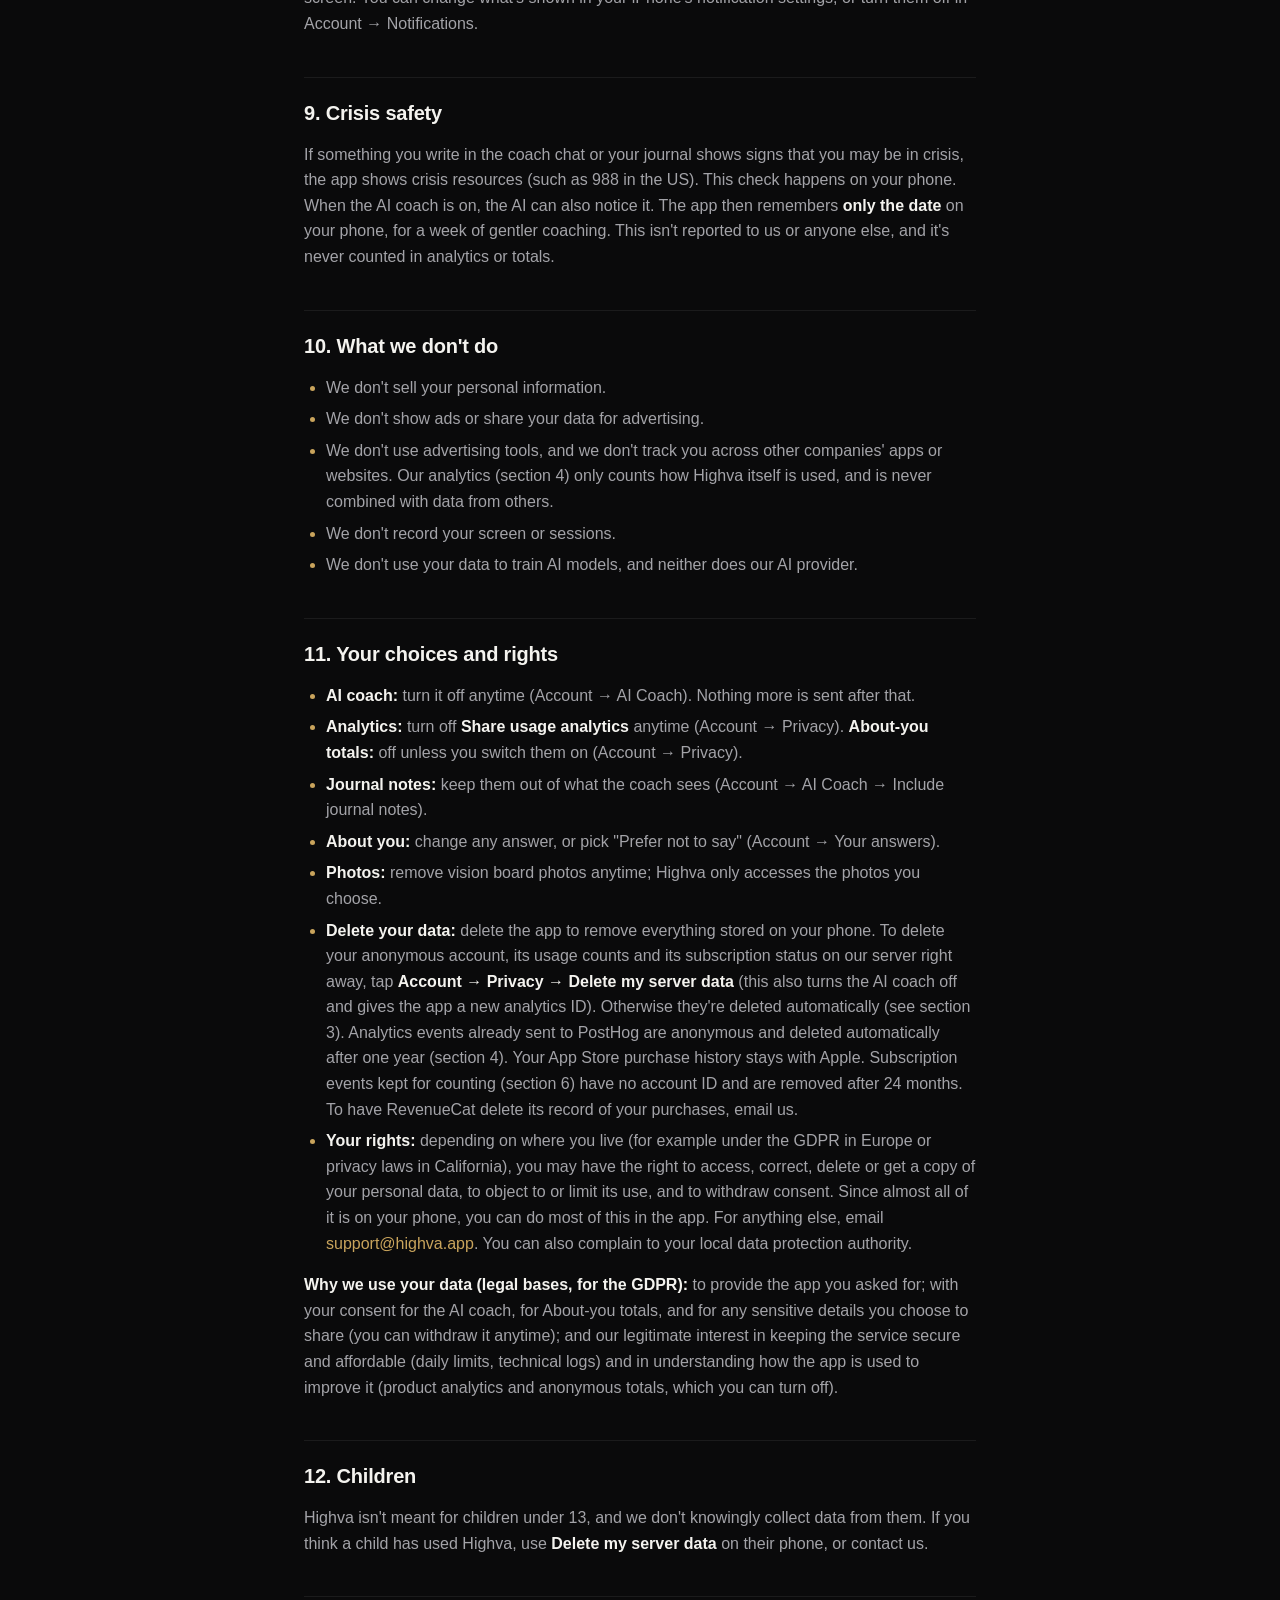
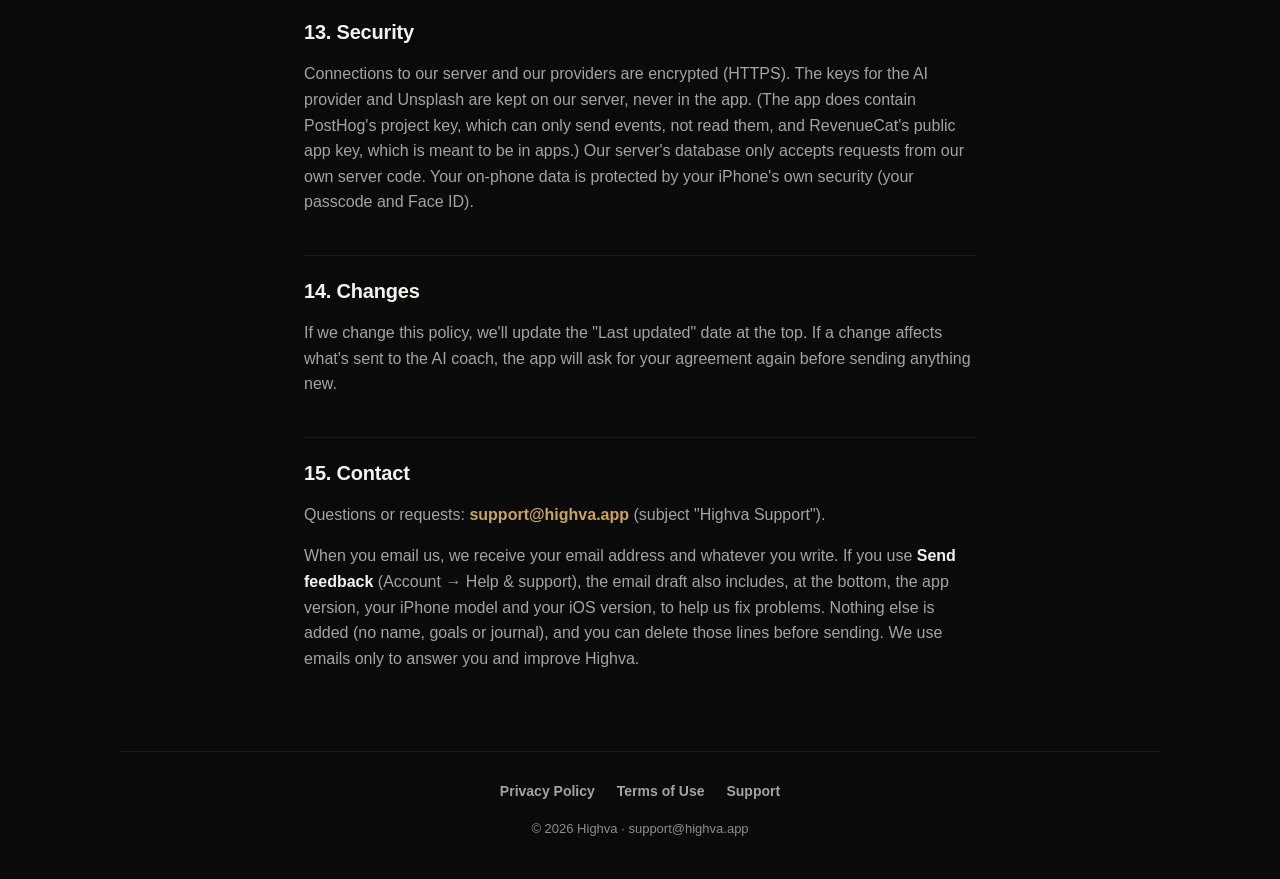
==== commit 98b9a0e1: "Privacy Policy: where the About-you totals switch is" ====
--- a/privacy/index.html
+++ b/privacy/index.html
@@ -85,7 +85,7 @@
 <ul>
   <li><strong>Task topics.</strong> When you add a task, the app sorts it <strong>on your phone</strong> into a general topic (like "exercise", "reading and learning" or "money and finances") using a built-in word list, and sends only the topic. Tasks picked from Highva's built-in suggestions are counted by that suggestion. <strong>Your task's words never leave your phone.</strong></li>
   <li><strong>Coach topics.</strong> When the AI coach is on, each chat message gets one general topic (like "procrastination" or "fitness") from a fixed list, and our server adds 1 to that week's count. Nothing is counted for a message that showed crisis resources, or while the coach is in its gentler mode.</li>
-  <li><strong>About-you totals (only if you opt in).</strong> If you switch on <strong>"Count my answers in Highva's anonymous totals"</strong> (on the About-you screen or in Account → Privacy; <strong>off by default</strong>), the app sends your answers as broad groups (for example an age group like 25–34, never your exact age or your height and weight) at a few moments (when you finish onboarding, after a week, after a month, when a trial starts, and once a month while you use the app). They're counted on their own and next to simple usage facts (like goal categories or whether you're on Premium), never two "About you" answers together. This includes religion only if you opt in.</li>
+  <li><strong>About-you totals (only if you opt in).</strong> If you switch on <strong>"Count my answers in Highva's anonymous totals"</strong> (a separate, unchecked box on the last setup screen, or later in Account → Privacy or Account → Your answers → About you; <strong>off by default</strong>), the app sends your answers as broad groups (for example an age group like 25–34, never your exact age or your height and weight) at a few moments (when you finish onboarding, after a week, after a month, when a trial starts, and once a month while you use the app). They're counted on their own and next to simple usage facts (like goal categories or whether you're on Premium), never two "About you" answers together. This includes religion only if you opt in.</li>
 </ul>
 <p>Totals and analytics are on by default except the About-you totals, which need your opt-in. Turning off <strong>Share usage analytics</strong> stops task and coach topics too. Because totals aren't linked to anyone, they can't be deleted for one person, and they stay if you delete your data.</p>
 <h2>6. Purchases and subscriptions</h2>
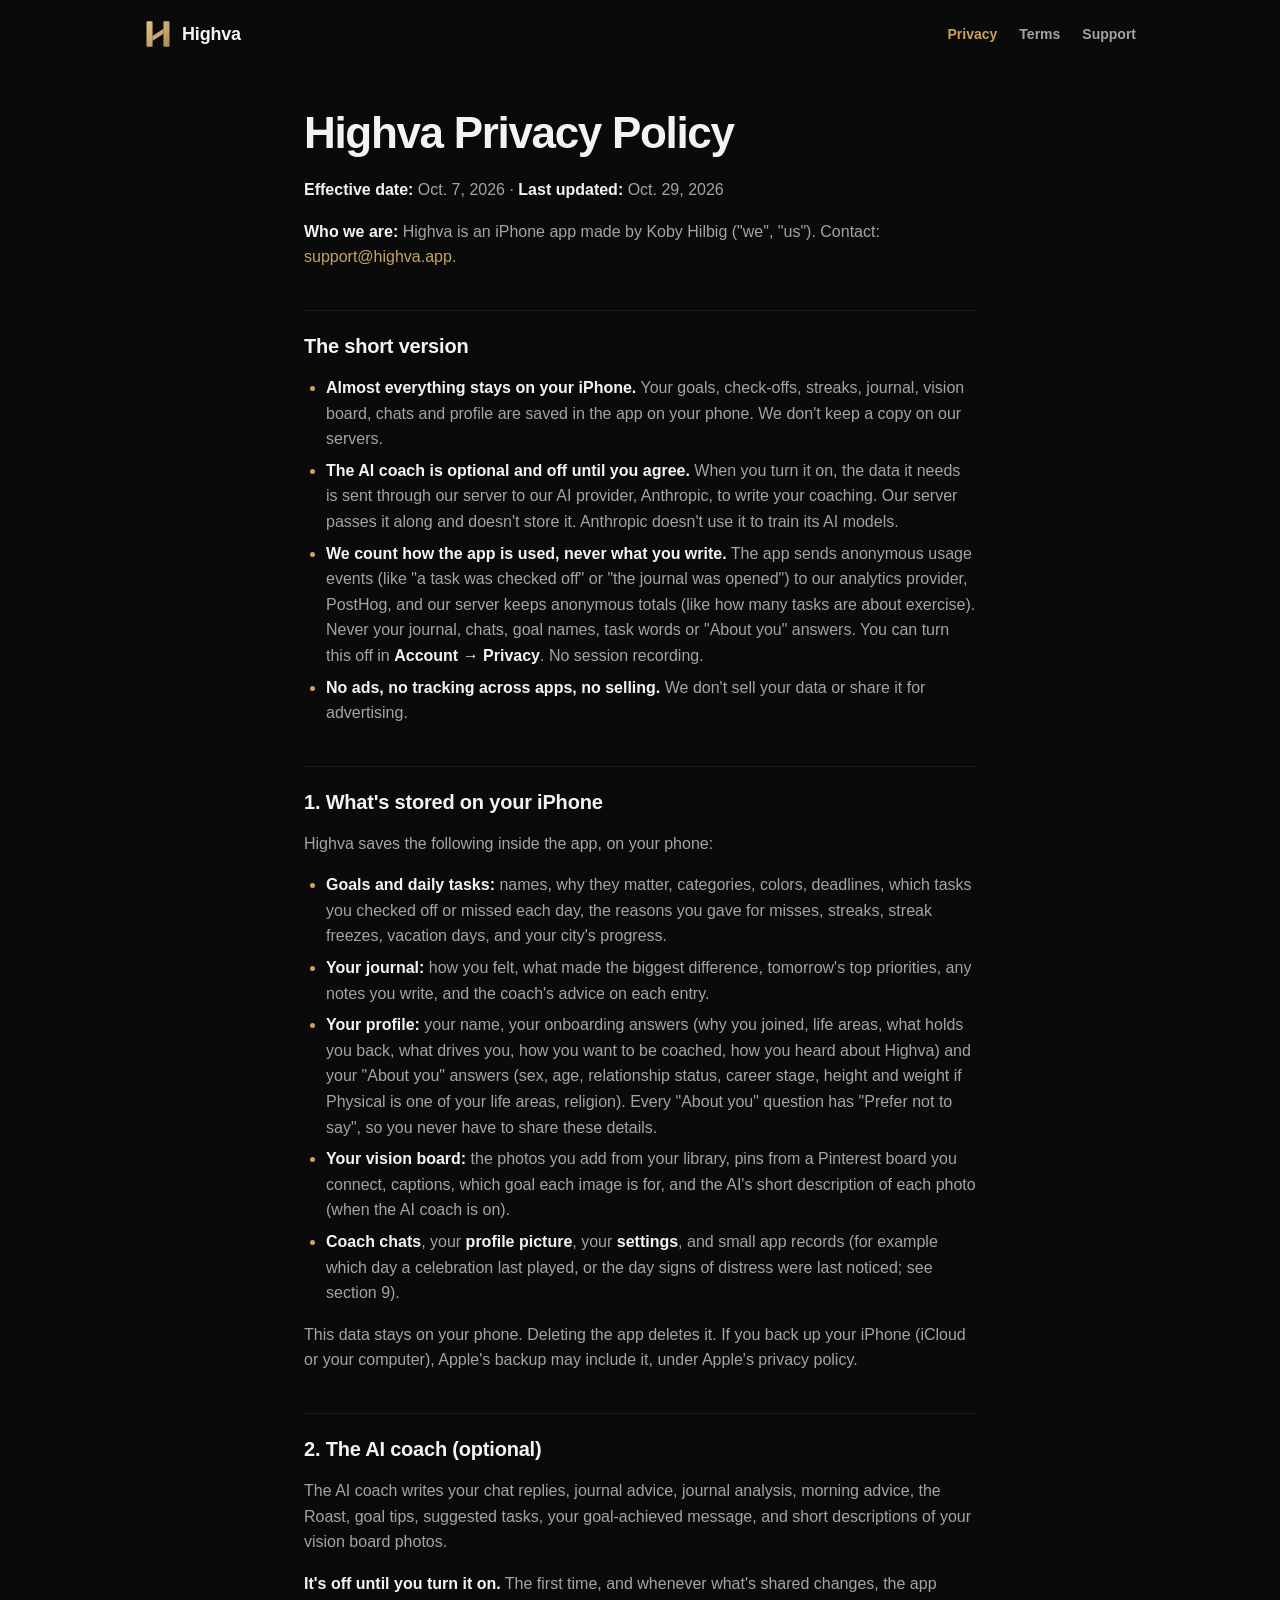
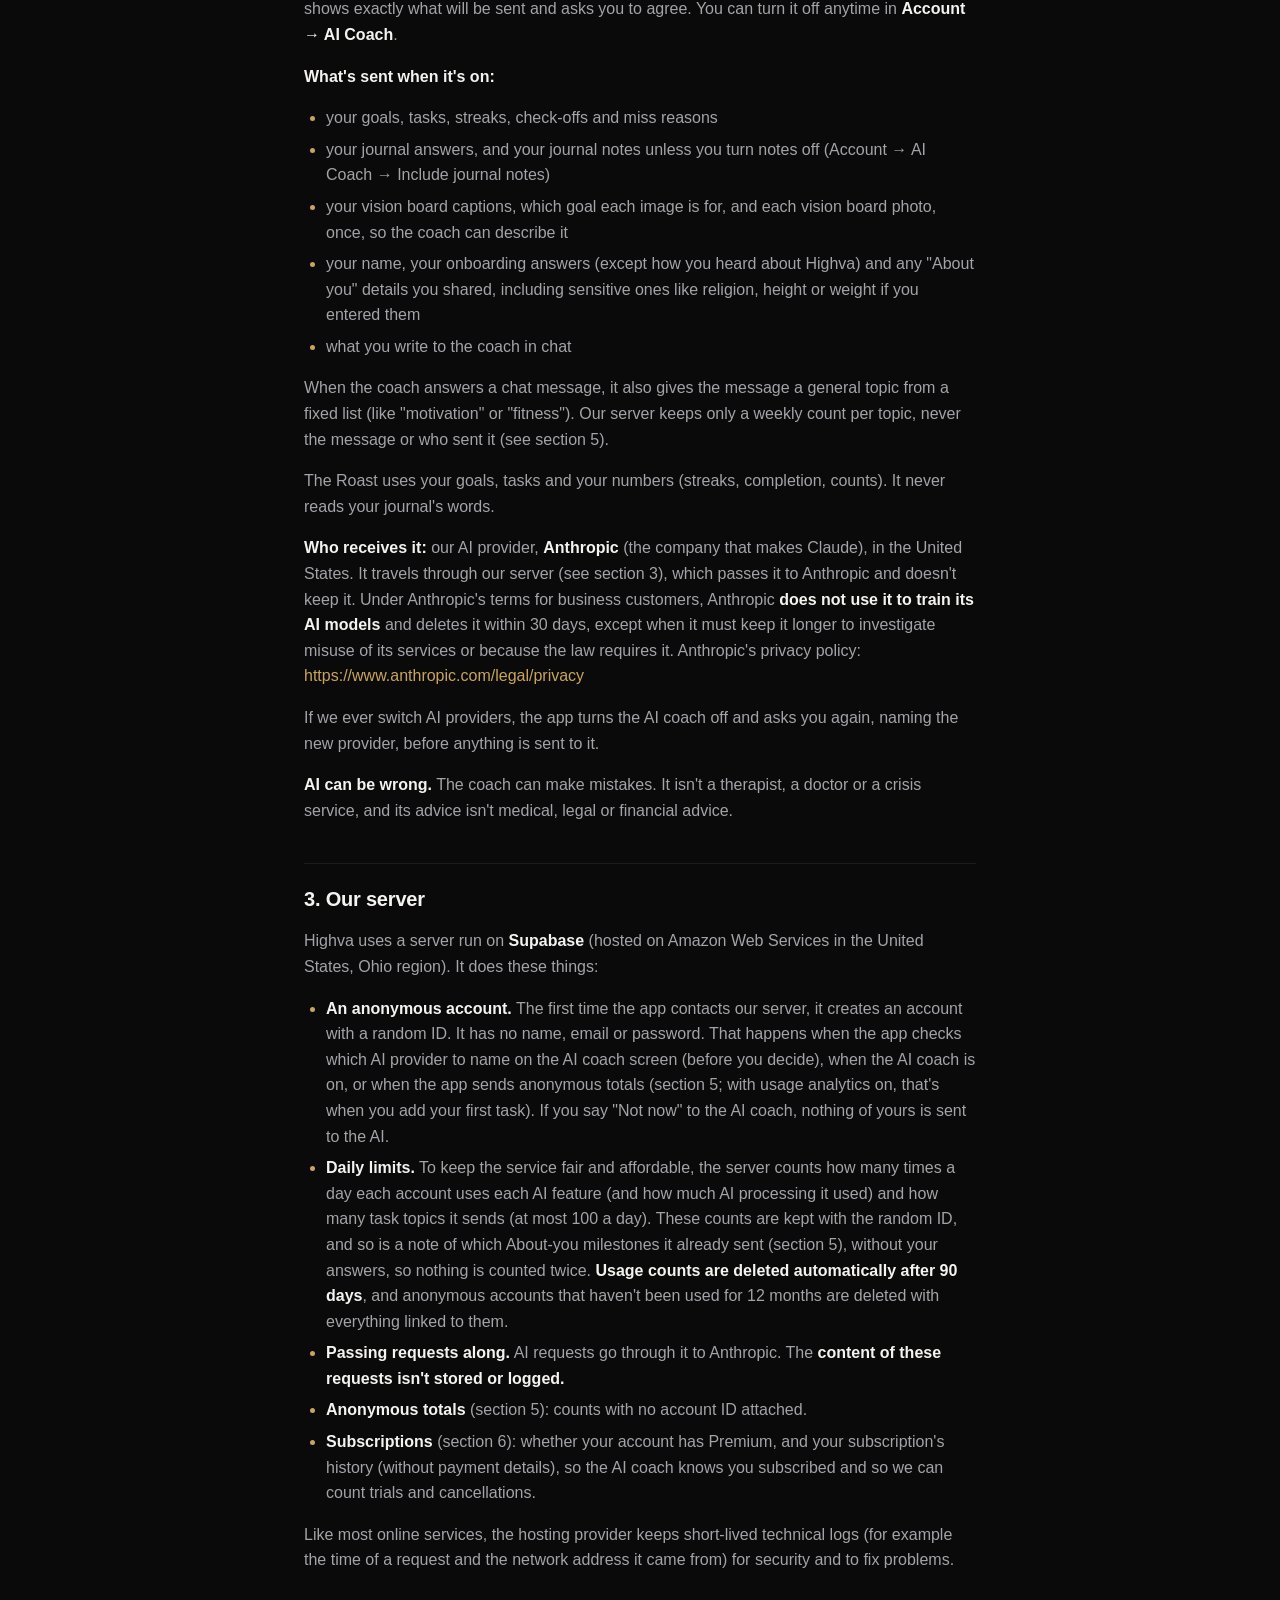
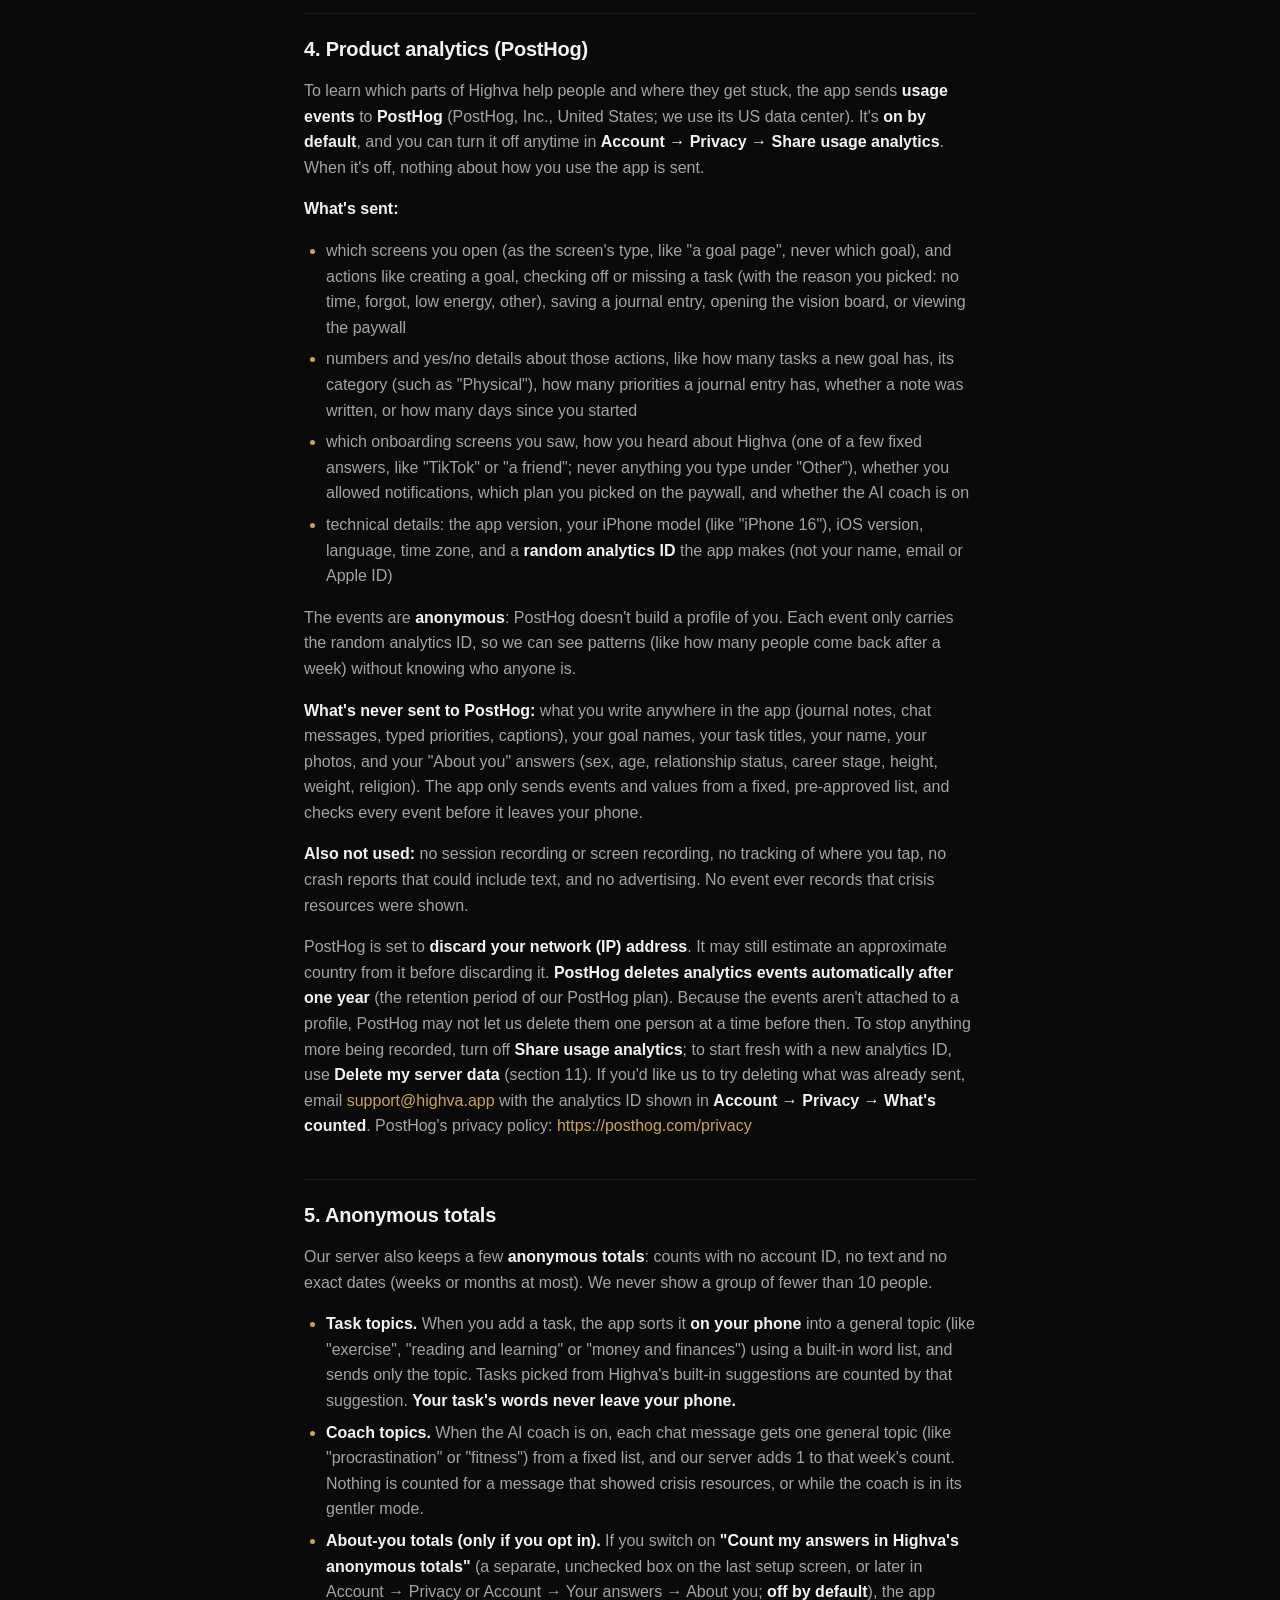
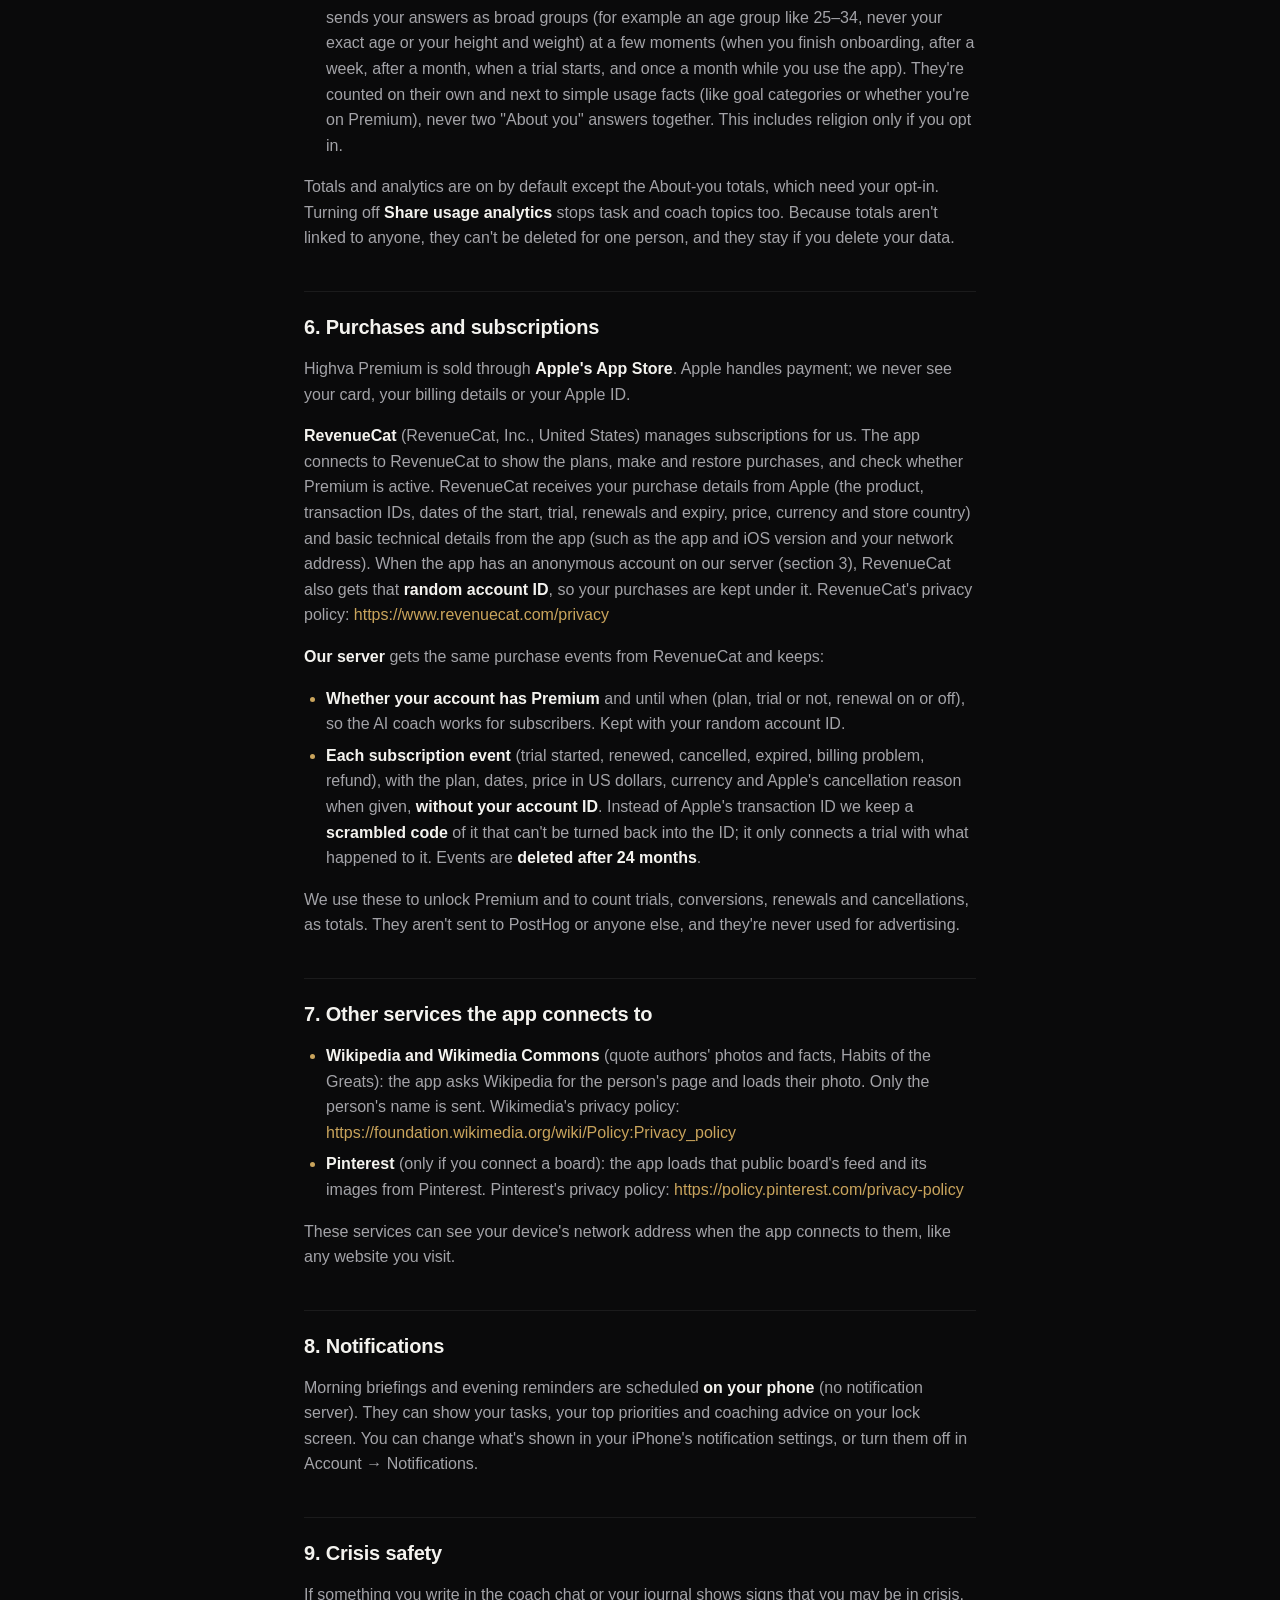
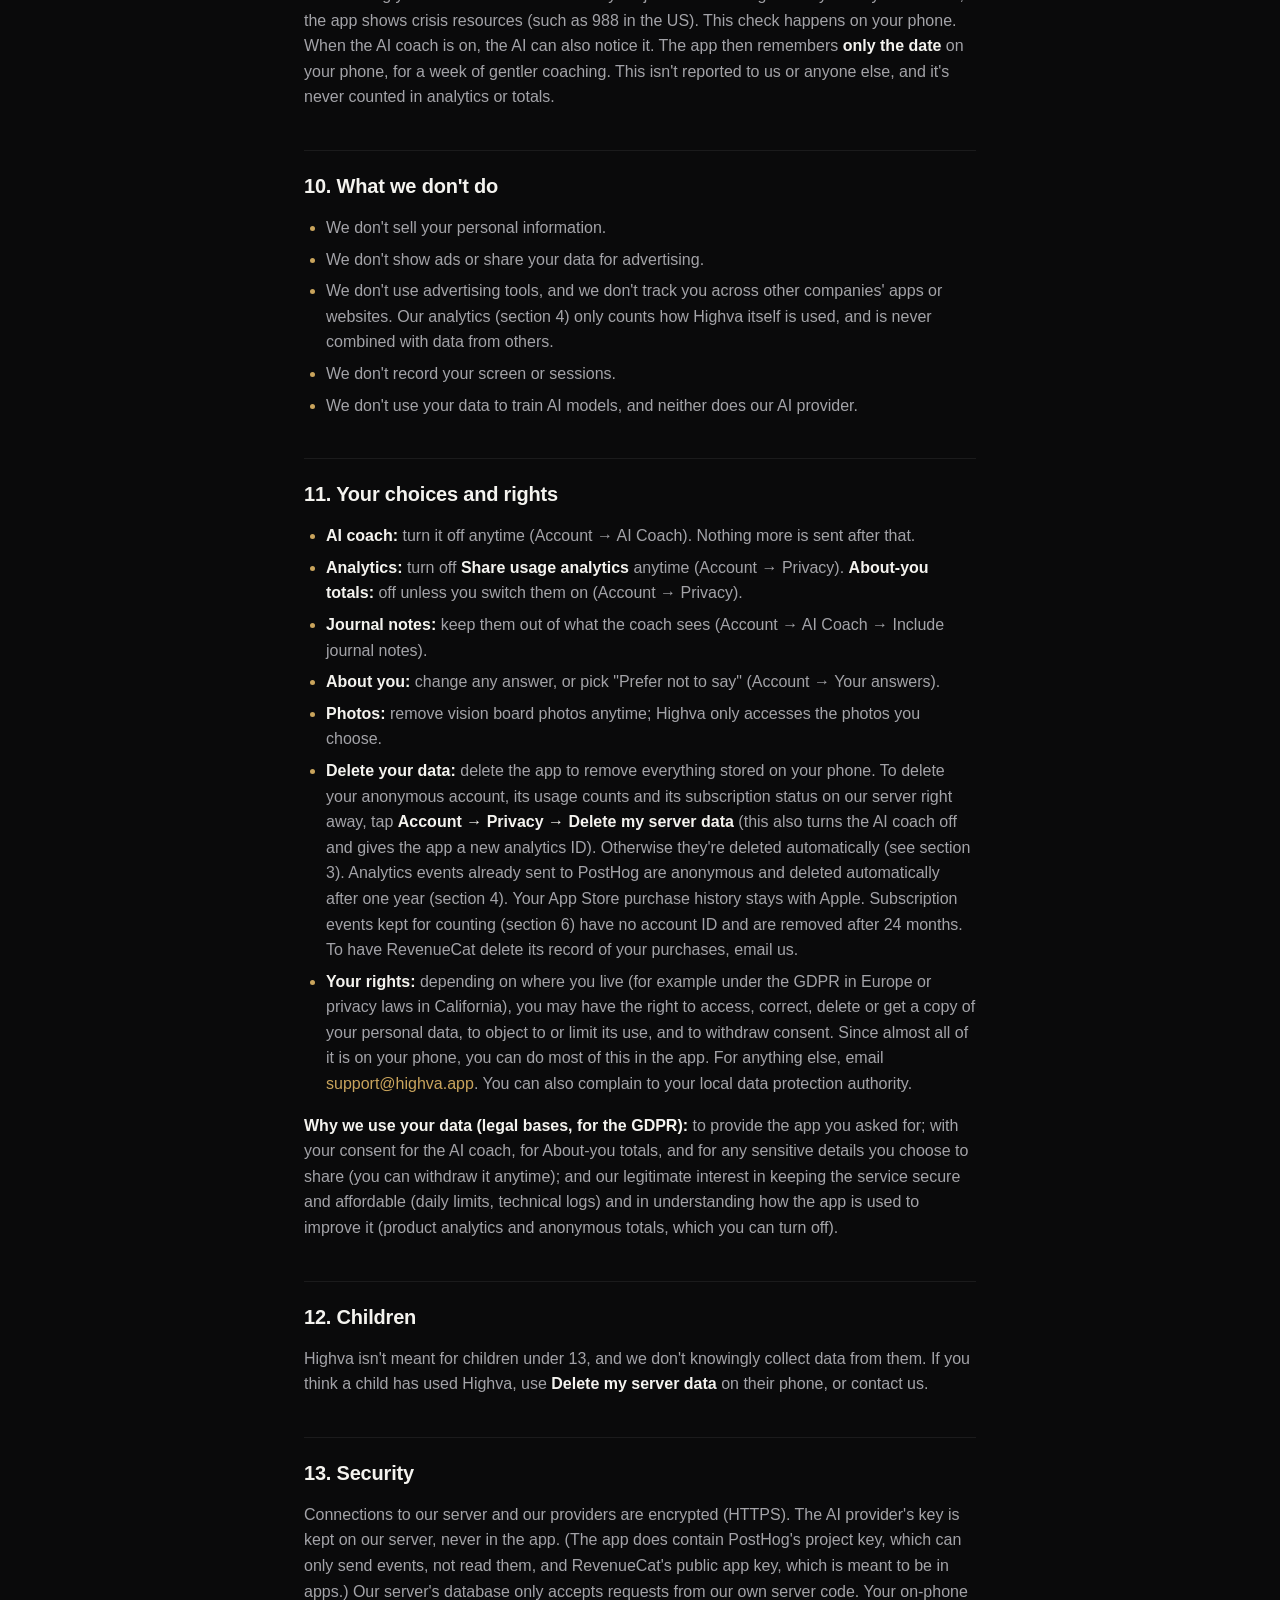
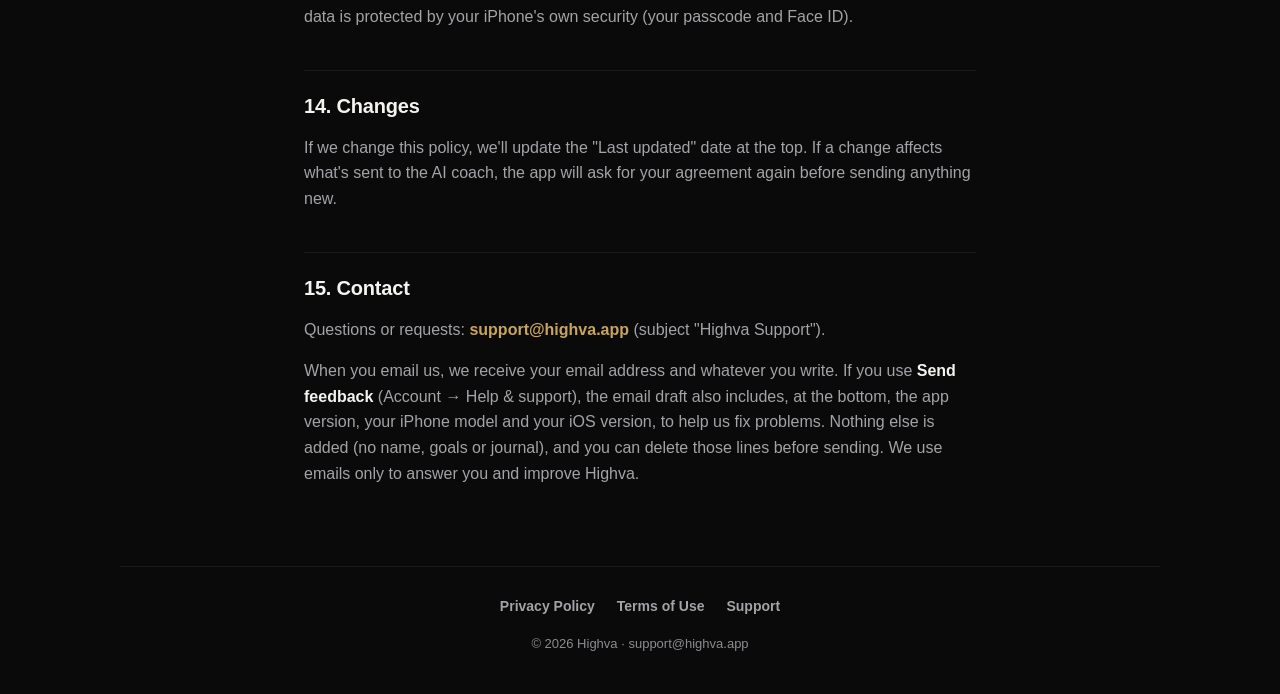
==== commit 84432a6b: "Privacy Policy and Terms: Unsplash removed (Oct 29 2026)" ====
--- a/privacy/index.html
+++ b/privacy/index.html
@@ -22,7 +22,7 @@
 </header>
 <main class="doc">
 <h1>Highva Privacy Policy</h1>
-<p><strong>Effective date:</strong> Oct. 7, 2026 · <strong>Last updated:</strong> Oct. 28, 2026</p>
+<p><strong>Effective date:</strong> Oct. 7, 2026 · <strong>Last updated:</strong> Oct. 29, 2026</p>
 <p><strong>Who we are:</strong> Highva is an iPhone app made by Koby Hilbig ("we", "us"). Contact: <a href="mailto:support@highva.app">support@highva.app</a>.</p>
 <h2>The short version</h2>
 <ul>
@@ -37,7 +37,7 @@
   <li><strong>Goals and daily tasks:</strong> names, why they matter, categories, colors, deadlines, which tasks you checked off or missed each day, the reasons you gave for misses, streaks, streak freezes, vacation days, and your city's progress.</li>
   <li><strong>Your journal:</strong> how you felt, what made the biggest difference, tomorrow's top priorities, any notes you write, and the coach's advice on each entry.</li>
   <li><strong>Your profile:</strong> your name, your onboarding answers (why you joined, life areas, what holds you back, what drives you, how you want to be coached, how you heard about Highva) and your "About you" answers (sex, age, relationship status, career stage, height and weight if Physical is one of your life areas, religion). Every "About you" question has "Prefer not to say", so you never have to share these details.</li>
-  <li><strong>Your vision board:</strong> the photos you add from your library, pins from a Pinterest board you connect, photos you add from Unsplash (saved as links), captions, which goal each image is for, and the AI's short description of each photo (when the AI coach is on).</li>
+  <li><strong>Your vision board:</strong> the photos you add from your library, pins from a Pinterest board you connect, captions, which goal each image is for, and the AI's short description of each photo (when the AI coach is on).</li>
   <li><strong>Coach chats</strong>, your <strong>profile picture</strong>, your <strong>settings</strong>, and small app records (for example which day a celebration last played, or the day signs of distress were last noticed; see section 9).</li>
 </ul>
 <p>This data stays on your phone. Deleting the app deletes it. If you back up your iPhone (iCloud or your computer), Apple's backup may include it, under Apple's privacy policy.</p>
@@ -60,9 +60,9 @@
 <h2>3. Our server</h2>
 <p>Highva uses a server run on <strong>Supabase</strong> (hosted on Amazon Web Services in the United States, Ohio region). It does these things:</p>
 <ul>
-  <li><strong>An anonymous account.</strong> The first time the app contacts our server, it creates an account with a random ID. It has no name, email or password. That happens when the app checks which AI provider to name on the AI coach screen (before you decide), when the AI coach is on, when you use Explore, or when the app sends anonymous totals (section 5; with usage analytics on, that's when you add your first task). If you say "Not now" to the AI coach, nothing of yours is sent to the AI.</li>
-  <li><strong>Daily limits.</strong> To keep the service fair and affordable, the server counts how many times a day each account uses each AI feature (and how much AI processing it used), how many photo searches it makes, and how many task topics it sends (at most 100 a day). These counts are kept with the random ID, and so is a note of which About-you milestones it already sent (section 5), without your answers, so nothing is counted twice. <strong>Usage counts are deleted automatically after 90 days</strong>, and anonymous accounts that haven't been used for 12 months are deleted with everything linked to them.</li>
-  <li><strong>Passing requests along.</strong> AI requests go through it to Anthropic, and photo searches go through it to Unsplash. The <strong>content of these requests isn't stored or logged.</strong></li>
+  <li><strong>An anonymous account.</strong> The first time the app contacts our server, it creates an account with a random ID. It has no name, email or password. That happens when the app checks which AI provider to name on the AI coach screen (before you decide), when the AI coach is on, or when the app sends anonymous totals (section 5; with usage analytics on, that's when you add your first task). If you say "Not now" to the AI coach, nothing of yours is sent to the AI.</li>
+  <li><strong>Daily limits.</strong> To keep the service fair and affordable, the server counts how many times a day each account uses each AI feature (and how much AI processing it used) and how many task topics it sends (at most 100 a day). These counts are kept with the random ID, and so is a note of which About-you milestones it already sent (section 5), without your answers, so nothing is counted twice. <strong>Usage counts are deleted automatically after 90 days</strong>, and anonymous accounts that haven't been used for 12 months are deleted with everything linked to them.</li>
+  <li><strong>Passing requests along.</strong> AI requests go through it to Anthropic. The <strong>content of these requests isn't stored or logged.</strong></li>
   <li><strong>Anonymous totals</strong> (section 5): counts with no account ID attached.</li>
   <li><strong>Subscriptions</strong> (section 6): whether your account has Premium, and your subscription's history (without payment details), so the AI coach knows you subscribed and so we can count trials and cancellations.</li>
 </ul>
@@ -99,7 +99,6 @@
 <p>We use these to unlock Premium and to count trials, conversions, renewals and cancellations, as totals. They aren't sent to PostHog or anyone else, and they're never used for advertising.</p>
 <h2>7. Other services the app connects to</h2>
 <ul>
-  <li><strong>Unsplash</strong> (suggested photos on the Explore page): your search words go to Unsplash through our server. Searches are built from your goals' life areas and can reflect "About you" details you shared (for example an age group, or a place of worship for your religion). No name or account is sent. The photos load straight from Unsplash's servers, and when you add one, Unsplash is told it was added, as its rules require. Unsplash's privacy policy: <a href="https://unsplash.com/privacy">https://unsplash.com/privacy</a></li>
   <li><strong>Wikipedia and Wikimedia Commons</strong> (quote authors' photos and facts, Habits of the Greats): the app asks Wikipedia for the person's page and loads their photo. Only the person's name is sent. Wikimedia's privacy policy: <a href="https://foundation.wikimedia.org/wiki/Policy:Privacy_policy">https://foundation.wikimedia.org/wiki/Policy:Privacy_policy</a></li>
   <li><strong>Pinterest</strong> (only if you connect a board): the app loads that public board's feed and its images from Pinterest. Pinterest's privacy policy: <a href="https://policy.pinterest.com/privacy-policy">https://policy.pinterest.com/privacy-policy</a></li>
 </ul>
@@ -130,7 +129,7 @@
 <h2>12. Children</h2>
 <p>Highva isn't meant for children under 13, and we don't knowingly collect data from them. If you think a child has used Highva, use <strong>Delete my server data</strong> on their phone, or contact us.</p>
 <h2>13. Security</h2>
-<p>Connections to our server and our providers are encrypted (HTTPS). The keys for the AI provider and Unsplash are kept on our server, never in the app. (The app does contain PostHog's project key, which can only send events, not read them, and RevenueCat's public app key, which is meant to be in apps.) Our server's database only accepts requests from our own server code. Your on-phone data is protected by your iPhone's own security (your passcode and Face ID).</p>
+<p>Connections to our server and our providers are encrypted (HTTPS). The AI provider's key is kept on our server, never in the app. (The app does contain PostHog's project key, which can only send events, not read them, and RevenueCat's public app key, which is meant to be in apps.) Our server's database only accepts requests from our own server code. Your on-phone data is protected by your iPhone's own security (your passcode and Face ID).</p>
 <h2>14. Changes</h2>
 <p>If we change this policy, we'll update the "Last updated" date at the top. If a change affects what's sent to the AI coach, the app will ask for your agreement again before sending anything new.</p>
 <h2>15. Contact</h2>
